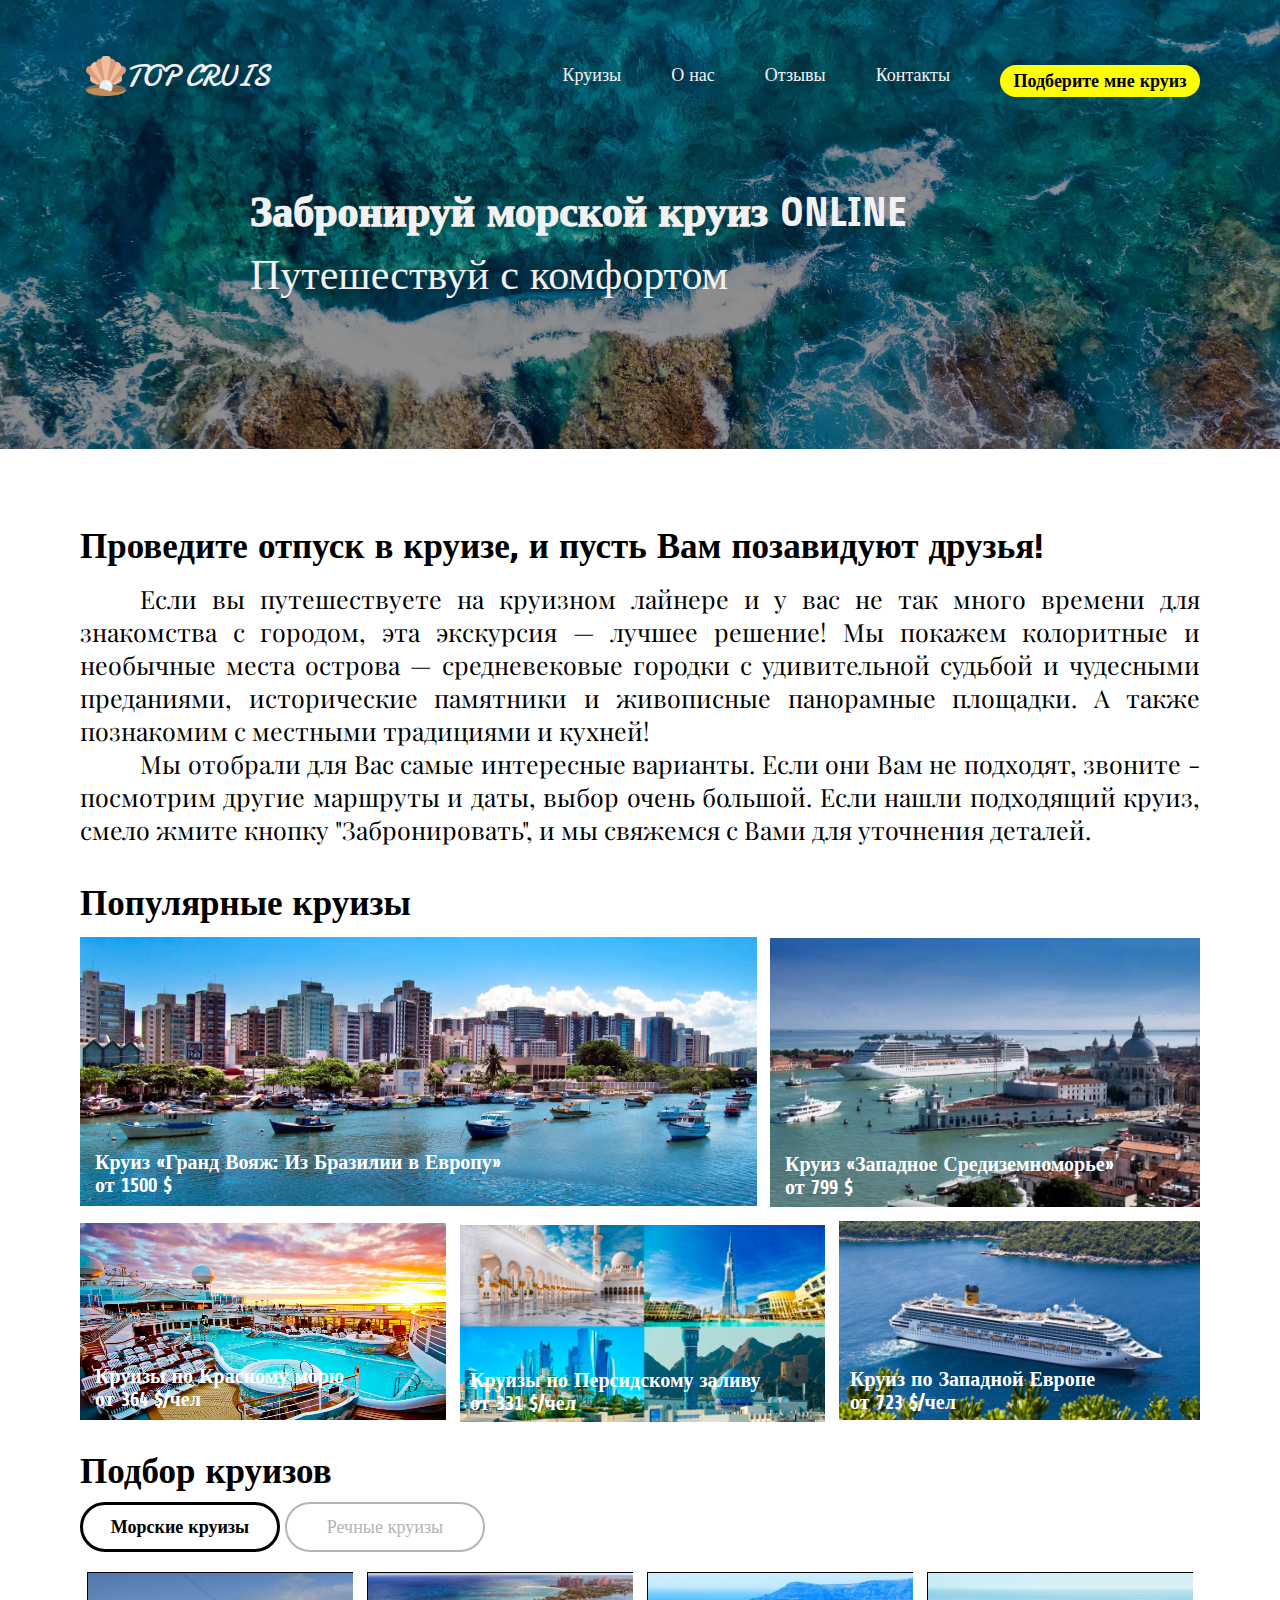
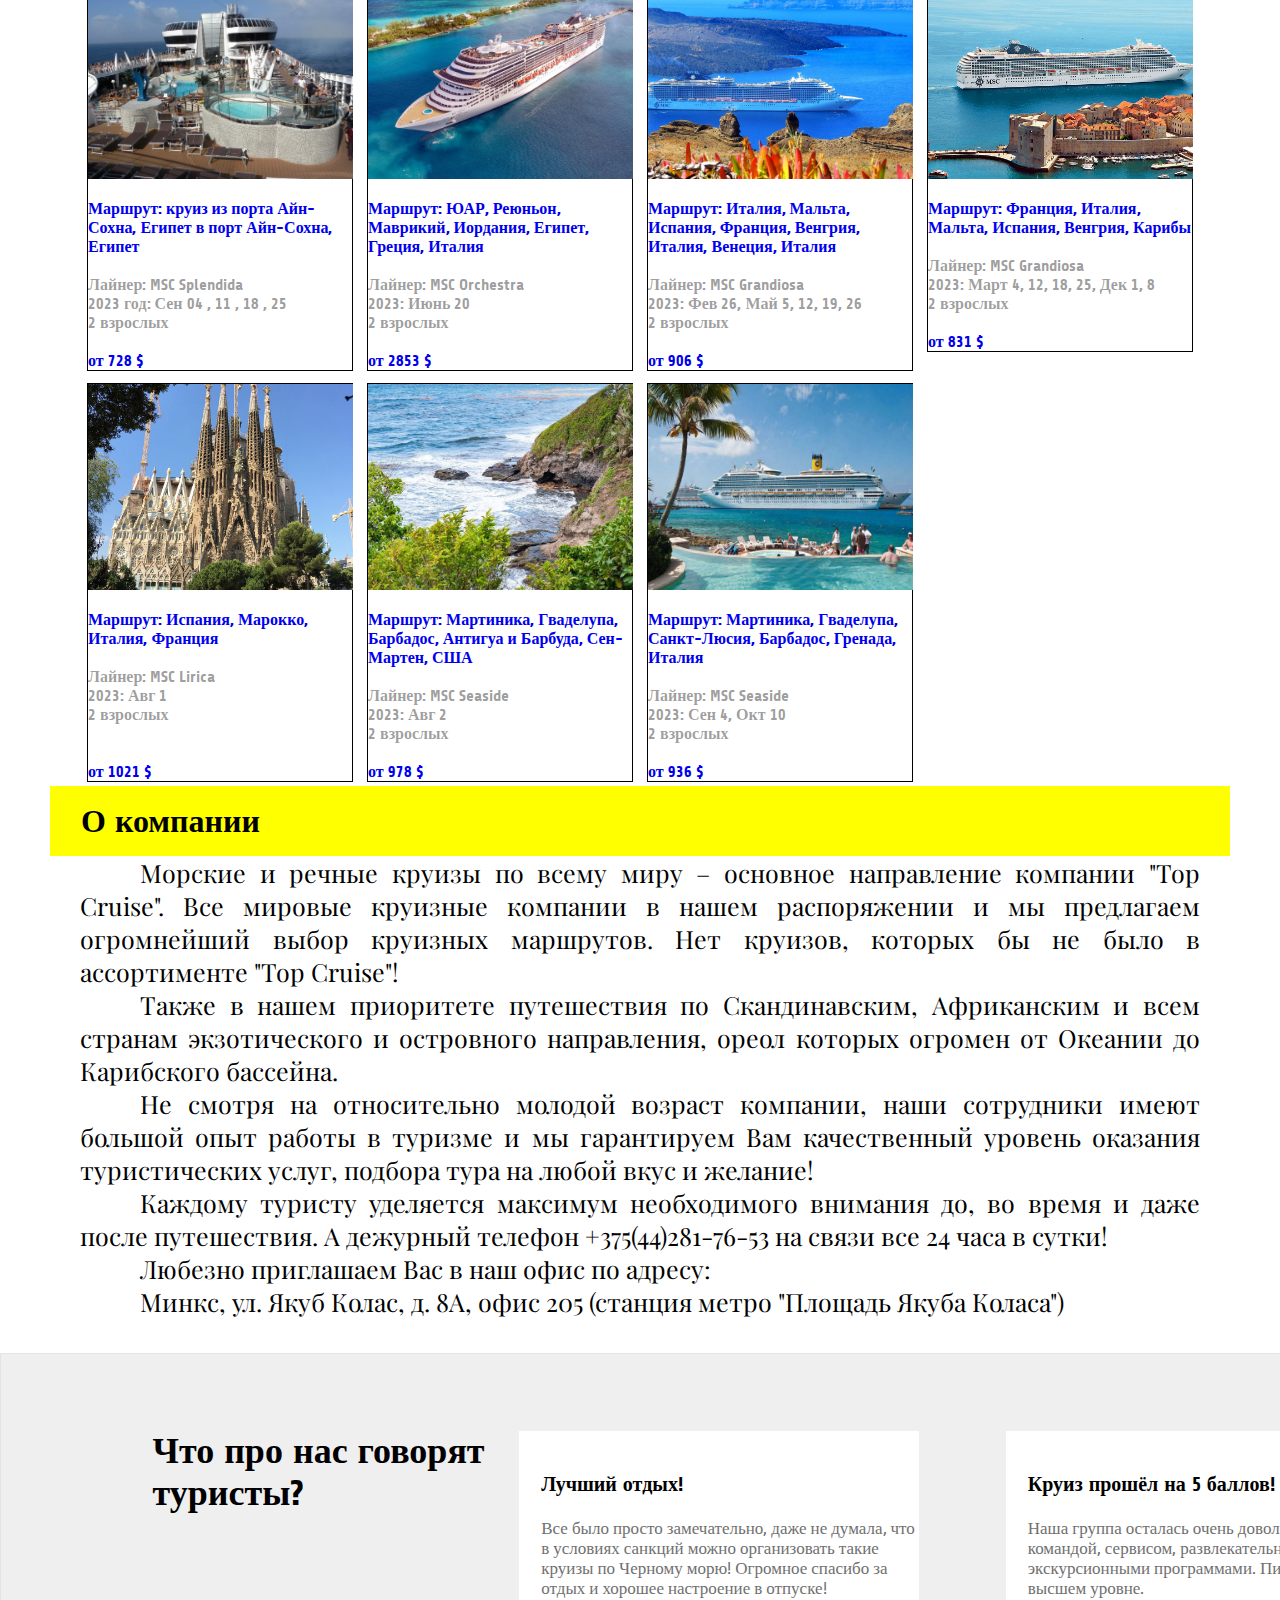
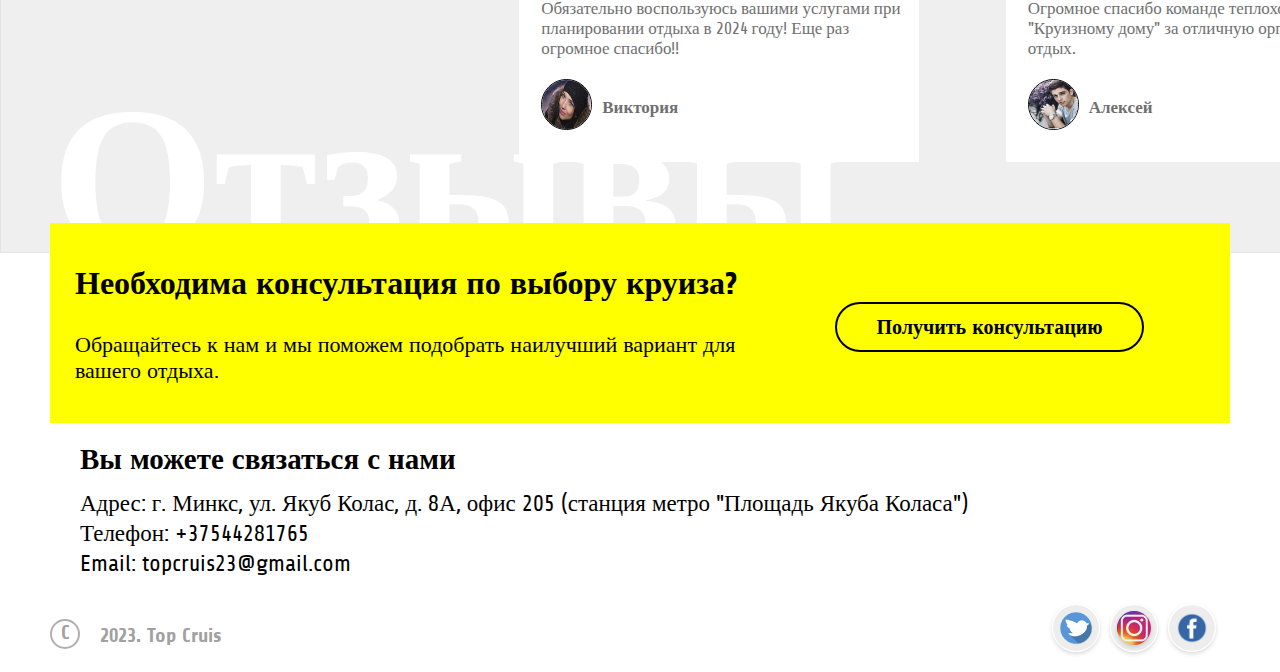
==== index.html @ 53024ebf "Update index.html" ====
<!DOCTYPE html>
<html lang="en">
    <head>
        <meta charset="UTF-8">
        <meta http-equiv="X-UA-Compatible" content="IE=edge">
        <meta name="viewport" content="width=device-width, intial-scale=1.0">
        <title>topcruis.com</title>
        <link rel="stylesheet" href="./css/main.css">
        <link rel="stylesheet" href="./css/media.css">
    </head>
    <body>
        <div class="LOGO" style="background-image: linear-gradient(rgba(0,0,0,0.4),rgba(0,0,0,0.4)), url(./img/111.jpg); width: 100%; height: auto; background-size: 100%;">
            <div class="container">
                <header class="header">
                    <div class="header-nav">
                        <a href="#!" class="logo"><img class="IMG-LOGO" src="./img/animal.png"/>TOP CRUIS</a>
                        <nav id="nav" class="nav">
                        <ul class="nav-list">
                            <li class="nav-item"><a href="#popular_cruis" class="nav-link">Круизы</a></li>
                            <li class="nav-item"><a href="#about" class="nav-link">О нас</a></li>
                            <li class="nav-item"><a href="#otz" class="nav-link">Отзывы</a></li>
                            <li class="nav-item"><a href="#contact" class="nav-link">Контакты</a></li>
                            <div class="PMC">
                                <style>button {color: rgb(0, 0, 0); border:2px; width: 200px;}</style>
                                <li class="nav-item"><a href="#take_cruis" class="nav-link"><button type="button">Подберите мне круиз</button></a></li>
                            </div>
                        </ul>
                        <button id="nav-btn" class="nav-button">
                            <img id="nav-btn-img" src="./img/open.svg">
                        </button>
                        </nav>
                    </div>

                    <div class="header-row">
                        <div class="header-content">
                            <h1 class="header-heading">Забронируй морской круиз ONLINE</h1>
                            <p>Путешествуй с комфортом</p>
                        </div>                 
                    </div> 
                </header>
            </div>
        </div>
    
        <div class="water">
            <h1 class="W">Проведите отпуск в круизе, и пусть Вам позавидуют друзья!</h1>
            <p>Если вы путешествуете на круизном лайнере и у вас не так много времени для знакомства с городом, эта экскурсия — лучшее решение! Мы покажем колоритные и необычные места острова — средневековые городки с удивительной судьбой и чудесными преданиями, исторические памятники и живописные панорамные площадки. А также познакомим с местными традициями и кухней!</p>
            <p>Мы отобрали для Вас самые интересные варианты. Если они Вам не подходят, звоните - посмотрим другие маршруты и даты, выбор очень большой. Если нашли подходящий круиз, смело жмите кнопку "Забронировать", и мы свяжемся с Вами для уточнения деталей.</p>
        </div>

        <p><a name="popular_cruis"></a></p>
        <h1 class="popular-cruis">Популярные круизы</h1>
        
        <div class="IMG">
            <img class="img1" src="img/1 стр.webp">
            <h1 class="service-card-img1">Круиз «Гранд Вояж: Из Бразилии в Европу»<br>от 1500 $</h1>
            
            <img class="img2" src="img/2 стр.jpg">
            <h1 class="service-card-img2">Круиз «Западное Средиземноморье»<br>от 799 $</h1>
            
            <img class="img3" src="./img/3 стр.jpg">
            <h1 class="service-card-img3">Круизы по Красному морю<br>от 364 $/чел</h1>

            <img class="img4" src="./img/4 стр.jpg">
            <h1 class="service-card-img4">Круизы по Персидскому заливу<br>от 331 $/чел</h1>
                    
            <img class="img5" src="./img/5 стр.jpg">
            <h1 class="service-card-img5">Круиз по Западной Европе<br>от 723 $/чел</h1>
        </div>

        <div class="popular-cruis_button">
            <h1>Подбор круизов</h1>
            <div class="MCruis">
                <button type="button" style="font-weight: bold;">Морские круизы</button>  
                <a href="index1.html"><button type="button" style="color: rgb(182, 179, 179); border: 2px solid rgb(182, 179, 179);">Речные круизы</button></a>  
            </div>
        </div>

        <section class="cards1">
            <div class="cards__row" style="width: 100%;">
                <div class="cards__column1_1">
                    <a href="#openModal"><div class="cards__item" style="border: 1px solid black;">
                        <div class="cards__image1">
                            <img src="img/11.jpg">
                        </div>
                        <div class="cards__body">
                            Маршрут: круиз из порта Айн-Сохна, Египет в порт Айн-Сохна, Египет<br><br>
        
                            <p>Лайнер: MSC Splendida<br>2023 год: Сен 04 , 11 , 18 , 25<br>2 взрослых<br><br></p>
        
                            от 728 $
                        </div>
                    </div></a>
                </div>
                <div class="cards__column2_1">
                    <a href="#openModal"><div class="cards__item" style="border: 1px solid black;">
                        <div class="cards__image2">
                            <img src="img/22.jpg">
                        </div>
                        <div class="cards__body">
                            Маршрут: ЮАР, Реюньон, Маврикий, Иордания, Египет, Греция, Италия<br><br>
        
                            <p>Лайнер: MSC Orchestra<br>2023: Июнь 20<br>2 взрослых<br><br></p>
        
                            от 2853 $
                        </div>
                    </div></a>
                </div>
                <div class="cards__column3_1">
                    <a href="#openModal"><div class="cards__item" style="border: 1px solid black;">
                        <div class="cards__image3">
                            <img src="img/33.jpg">
                        </div>
                        <div class="cards__body">
                            Маршрут: Италия, Мальта, Испания, Франция, Венгрия, Италия, Венеция, Италия<br><br>
        
                            <p>Лайнер: MSC Grandiosa<br>2023: Фев 26, Май 5, 12, 19, 26<br>2 взрослых<br><br></p>
        
                            от 906 $
                        </div>
                    </div></a>
                </div>
                <div class="cards__column4_1">
                    <a href="#openModal"><div class="cards__item" style="border: 1px solid black;">
                        <div class="cards__image4">
                            <img src="img/44.jpg" alt="">
                        </div>
                        <div class="cards__body">
                            Маршрут: Франция, Италия, Мальта, Испания, Венгрия, Карибы<br><br>
        
                            <p>Лайнер: MSC Grandiosa<br>2023: Март 4, 12, 18, 25, Дек 1, 8<br>2 взрослых<br><br></p>
        
                            от 831 $
                        </div>
                    </div></a>
                </div>
            </div>
        </section>  
        
        <section class="cards2">
            <div class="cards__row1" style="width: 100%;">
                <div class="cards__column1">
                    <a href="#openModal"><div class="cards__item" style="border: 1px solid black;">
                        <div class="cards__image5">
                            <img src="img/55.jpg" alt="">
                        </div>
                        <div class="cards__body">
                            Маршрут: Испания, Марокко, Италия, Франция<br><br>
        
                            <p>Лайнер: MSC Lirica<br>2023: Авг 1<br>2 взрослых<br><br></p>
        
                            <br>от 1021 $
                        </div>
                    </div></a>
                </div>
                <div class="cards__column2">
                    <a href="#openModal"><div class="cards__item" style="border: 1px solid black;">
                        <div class="cards__image6">
                            <img src="img/66.jpg" alt="">
                        </div>
                        <div class="cards__body">
                            Маршрут: Мартиника, Гваделупа, Барбадос, Антигуа и Барбуда, Сен-Мартен, США<br><br>
        
                            <p>Лайнер: MSC Seaside<br>2023: Авг 2<br>2 взрослых<br><br></p>
        
                            от 978 $
                        </div>
                    </div></a>
                </div>
                <div class="cards__column3">
                    <a href="#openModal"><div class="cards__item" style="border: 1px solid black;">
                        <div class="cards__image7">
                            <img src="img/77.jpg" alt="">
                        </div>
                        <div class="cards__body">
                            Маршрут: Мартиника, Гваделупа, Санкт-Люсия, Барбадос, Гренада, Италия<br><br>
        
                            <p>Лайнер: MSC Seaside<br>2023: Сен 4, Окт 10<br>2 взрослых<br><br></p>
        
                            от 936 $
                        </div>
                    </div></a>
                </div>
            </div>
        </section>

        <section class="cards1_M">
            <div class="cards__row" style="width: 100%;">
                <div class="cards__column1_1">
                    <a href="#openModal"><div class="cards__item" style="border: 1px solid black;">
                        <div class="cards__image1">
                            <img src="img/11.jpg">
                        </div>
                        <div class="cards__body">
                            Маршрут: круиз из порта Айн-Сохна, Египет в порт Айн-Сохна, Египет<br><br>
        
                            <p>Лайнер: MSC Splendida<br>2023 год: Сен 04 , 11 , 18 , 25<br>2 взрослых<br><br></p>
        
                            от 728 $
                        </div>
                    </div></a>
                </div>
                <div class="cards__column2_1">
                    <a href="#openModal"><div class="cards__item" style="border: 1px solid black;">
                        <div class="cards__image2">
                            <img src="img/22.jpg">
                        </div>
                        <div class="cards__body">
                            Маршрут: ЮАР, Реюньон, Маврикий, Иордания, Египет, Греция, Италия<br><br>
        
                            <p>Лайнер: MSC Orchestra<br>2023: Июнь 20<br>2 взрослых<br><br></p>
        
                            от 2853 $
                        </div>
                    </div></a>
                </div>
                <div class="cards__column3_1">
                    <a href="#openModal"><div class="cards__item" style="border: 1px solid black;">
                        <div class="cards__image3">
                            <img src="img/33.jpg">
                        </div>
                        <div class="cards__body">
                            Маршрут: Италия, Мальта, Испания, Франция, Венгрия, Италия, Венеция, Италия<br><br>
        
                            <p>Лайнер: MSC Grandiosa<br>2023: Фев 26, Май 5, 12, 19, 26<br>2 взрослых<br><br></p>
        
                            от 906 $
                        </div>
                    </div></a>
                </div>
            </div>
        </section>

        <section class="cards2_M">
            <div class="cards__row" style="width: 100%;">
                <div class="cards__column4_1">
                    <a href="#openModal"><div class="cards__item" style="border: 1px solid black;">
                        <div class="cards__image4">
                            <img src="img/44.jpg" alt="">
                        </div>
                        <div class="cards__body">
                            Маршрут: Франция, Италия, Мальта, Испания, Венгрия, Карибы<br><br>
        
                            <p>Лайнер: MSC Grandiosa<br>2023: Март 4, 12, 18, 25, Дек 1, 8<br>2 взрослых<br><br></p>
        
                            от 831 $
                        </div>
                    </div></a>
                </div>
                <div class="cards__column1">
                    <a href="#openModal"><div class="cards__item" style="border: 1px solid black;">
                        <div class="cards__image5">
                            <img src="img/55.jpg" alt="">
                        </div>
                        <div class="cards__body">
                            Маршрут: Испания, Марокко, Италия, Франция<br><br>
        
                            <p>Лайнер: MSC Lirica<br>2023: Авг 1<br>2 взрослых<br><br></p>
        
                            <br>от 1021 $
                        </div>
                    </div></a>
                </div>
                <div class="cards__column2">
                    <a href="#openModal"><div class="cards__item" style="border: 1px solid black;">
                        <div class="cards__image6">
                            <img src="img/66.jpg" alt="">
                        </div>
                        <div class="cards__body">
                            Маршрут: Мартиника, Гваделупа, Барбадос, Антигуа и Барбуда, Сен-Мартен, США<br><br>
        
                            <p>Лайнер: MSC Seaside<br>2023: Авг 2<br>2 взрослых<br><br></p>
        
                            от 978 $
                        </div>
                    </div></a>
                </div>
            </div>
        </section>

        <section class="cards3_M">
            <div class="cards__row" style="width: 100%;">
                <div class="cards__column3">
                    <a href="#openModal"><div class="cards__item" style="border: 1px solid black;">
                        <div class="cards__image7">
                            <img src="img/77.jpg" alt="">
                        </div>
                        <div class="cards__body">
                            Маршрут: Мартиника, Гваделупа, Санкт-Люсия, Барбадос, Гренада, Италия<br><br>
        
                            <p>Лайнер: MSC Seaside<br>2023: Сен 4, Окт 10<br>2 взрослых<br><br></p>
        
                            от 936 $
                        </div>
                    </div></a>
                </div>
            </div>
        </section>

            <div id="openModal" class="modal">
                <div class="modal-dialog">
                    <div class="modal-content">
                        <div class="modal-header">
                            <a class="logo1"><img class="IMG-LOGO" src="./img/animal.png"/>TOP CRUIS</a>
                            <a href="#close" title="Close" class="close">×</a>
                        </div>
                        <h3 class="modal-title">Заявка на бронь</h3>
                        <form action="telegram.php" method="post" target="_blank" name="f1">
                            <div class="modal-body">    
                                <ul>
                                    <p><b>Фамилия:</b><br>
                                        <input name="fam" type="text" style="border: 1px solid black;" required>
                                    </p>
                                    <p><b>Имя:</b><br>
                                        <input name="name" type="text" style="border: 1px solid black;" required>
                                    </p>
                                    <p><b>Отчество:</b><br>
                                        <input name="otch" class="telefon" type="text" style="border: 1px solid black;" required>
                                    </p>
                                    <div class="tel_em">
                                        <p><b>Телефон:</b><br>
                                            <input name="tel" type="text" style="border: 1px solid black;" required>
                                        </p>
                                        <p><b>Email:</b><br>
                                            <input name="email" type="email" style="border: 1px solid black;" required>
                                        </p>
                                    </div>
                                </ul>
                            </div>
                            <div class="PMC_send">
                                <div class="PMC">
                                    <a href="#send"><input type="submit" value="Отправить" style="font-weight: bold;" name="sab"></a>
                                </div>
                            </div>
                        </form>
                    </div>
                </div>
            </div>

        <div id="send" class="modal">
            <div class="modal-dialog_send">
              <div class="modal-content">
                <div class="modal-header">
                    <a href="#close" title="Close" class="close">×</a>
                </div>
                <p class="modal-title_send">Ваша заявка принята</p>
                <div class="PMC_send1">
                    <a href="#close1" title="Close"><button type="button"><p>Ок</p></button></a>
                </div>
              </div>
            </div>
        </div>

        <div class="company">
            <div class="about_company text">
                <p><a name="about"></a></p>
                <p>О компании</p>
            </div>
            <div class="company_text">
                <p>Морские и речные круизы по всему миру – основное направление компании "Top Cruise". Все мировые круизные компании в нашем распоряжении и мы предлагаем огромнейший выбор круизных маршрутов. Нет круизов, которых бы не было в ассортименте "Top Cruise"!</p>
                <p>Также в нашем приоритете путешествия по Скандинавским, Африканским и всем странам экзотического и островного направления, ореол которых огромен от Океании до Карибского бассейна.</p>
                <p>Не смотря на относительно молодой возраст компании, наши сотрудники имеют большой опыт работы в туризме и мы гарантируем Вам качественный уровень оказания туристических услуг, подбора тура на любой вкус и желание!</p>
                <p>Каждому туристу уделяется максимум необходимого внимания до, во время и даже после путешествия. А дежурный телефон +375(44)281-76-53 на связи все 24 часа в сутки!</p>
                <p>Любезно приглашаем Вас в наш офис по адресу:</p>
                <p>Минкс, ул. Якуб Колас, д. 8А, офис 205 (станция метро "Площадь Якуба Коласа")</p>
            </div>
        </div> 

        <div class="otziv">
            <div class="otziv_font">
                <p><a name="otz"></a></p>
                <div class="otzivD_text">Что про нас говорят<br> туристы?</div>
                <div class="otzivM_text">Что про нас говорят туристы?</div>
                <h1 class="otziv_name">Отзывы</h1>
                <div class="otziv_cards">
                <div class="otziv1 otziv1_text">
                    <h1>Лучший отдых!<br><br></h1>
                    <p>Все было просто замечательно, даже не думала, что в условиях санкций можно организовать такие круизы по Черному морю! Огромное спасибо за отдых и хорошее настроение в отпуске! Обязательно воспользуюсь вашими услугами при планировании отдыха в 2024 году! Еще раз огромное спасибо!!<br><br><br></p>
                    <img class="otziv_foto" src="img/otz1.jpg"><a>Виктория</a>
                </div>
                <div class="otziv2 otziv2_text">
                    <h1>Круиз прошёл на 5 баллов!<br><br></h1>
                    <p>Наша группа осталась очень довольна: теплоходом, командой, сервисом, развлекательной и экскурсионными программами. Питание тоже на высшем уровне.<br>Огромное спасибо команде теплохода и "Круизному дому" за отличную организацию отдых.<br><br><br></p>
                    <img class="otziv_foto" src="img/otz2.jpg"><a>Алексей</a>
                </div>
            </div>
            </div>
        </div>

        <div class="consult">
            <div class="consult_take consult_text">
                <p><a name="take_cruis"></a></p>
                <h1>Необходима консультация по выбору круиза?</h1>
                <b>Необходима консультация по выбору<br> круиза?</b>
                <a href="https://twitter.com/Sofiya513570568"><button type="button">Получить консультацию</button></a>
                <p>Обращайтесь к нам и мы поможем подобрать наилучший вариант для вашего отдыха.</p>
                <a1>Обращайтесь к нам и мы поможем подобрать<br> наилучший вариант для вашего отдыха.</a1>
            </div>
        </div>

        <div class="contact">
            <p><a name="contact"></a></p>
            <h1>Вы можете связаться с нами<br><br></h1>
            <p>Адрес: г. Минкс, ул. Якуб Колас, д. 8А, офис 205 (станция метро "Площадь Якуба Коласа")<br>Телефон: +37544281765<br>Email: topcruis23@gmail.com</p>
        </div>

        <div class="end">
            <p>C</p>
            <b>2023. Top Cruis</b>
            <div class="twitter">
                <a href="https://twitter.com/Sofiya513570568" target="_blank"><img src="img/Twitter.png"></a>
            </div>
            <div class="instagram">
                <a href="" target="_blank"><img src="img/4zcZX4LHKMs.jpg"></a>
            </div>
            <div class="facebook">
                <a href="https://www.facebook.com/profile.php?id=100092211670049" target="_blank"><img src="img/facebook.png"></a>    
            </div>
        </div>
        
        <script src="./js/main.js"></script>
    </body>
</html>
---- css/main.css ----
@import "./reset.css";
@import url('https://fonts.googleapis.com/css2?family=Damion&family=Playfair+Display:wght@400;700&family=Share:wght@700&display=swap');
body{
    color: #000;
    font-family: 'Damion', cursive;
    font-family: 'Playfair Display', serif;
    font-family: 'Share', cursive;
}

.container {
    max-width: 1180px;
    padding: 0 30px;
    margin: 0 auto;
}
.header {
    padding-top: 56px;
}

.header-nav {
    display: flex;
    justify-content: space-between;
    align-items: flex-end;
    margin-bottom: 116px;
}
.IMG-LOGO {
    width: 40px; 
    height: 40px;
}
.logo {
    padding-left: 6px;
    color: #F1F1F1;
    font-family: Damion;
    font-weight: 400;
    font-size: 30px;
}

.nav-list {
    display: flex;
    column-gap: 50px;
    font-weight: 400;
    font-size: 18px;
}

.nav-button {
    display: none;
    max-height: 50px;
    max-width: 40px;
    filter: brightness(1) invert(1);
}

.nav-link {
    font-family: Share;
    color: #F1F1F1;
}

.header-row {
    display: flex;
    justify-content: space-between;
    column-gap: 30px;
}

.header-heading {
    margin-bottom: 15px;
    font-weight: 901;
    font-size: 48px;
    color:#F1F1F1;
    margin-left: 170px;
    font-family: Share;
}

.header-content p {
    font-size: 42px;
    color: #F1F1F1;
    font-family: Share;
    margin-left: 170px;
    margin-bottom: 150px;
}
.header-content h1 {
    font-size: 42px;
    color: #F1F1F1;
    font-family: Share;
    margin-top: -25px;
}

.water {
    max-width: 1180px;
    padding: 0 30px;
    margin: 0 auto;
}

.W {
    margin-top: 78px;
    font-size: 35px;
    font-family: Share;
    font-weight: 600;
    text-align: justify;
    margin-bottom: 15px;
}

.water p {
    font-size: 25px;
    font-family: Playfair Display;
    font-weight: 400;
    text-align: justify;
    text-indent: 60px;
    color: #000;
}



.popular-cruis {
    max-width: 1180px;
    padding: 0 30px;
    margin: 0 auto;
    margin-top: 38px;
    font-size: 35px;
    font-family: Share;
    font-weight: 600;
}
.popular-cruis_button {
    max-width: 1180px;
    padding: 0 30px;
    margin: 0 auto;
    margin-top: 38px;
    font-size: 35px;
    font-family: Share;
    font-weight: 600;
}
.popular-cruis_button button {
    border:3px solid black; 
    border-radius: 30px; 
    height: 50px;
}

.IMG {
    max-width: 1180px;
    padding: 0 30px;
    margin: 0 auto;
    margin-top: 90px;
}
.img1 {
    margin-top: -77px;
    width: 677px;
    height: 269px;
}
.img2 {
    margin-top: -259px;
    margin-left: 690px;
    width: 430px;
    height: 269px;
}
.img3 {
    margin-top: 24px;
    width: 366px;
    height: 197px;
}
.img4 {
    margin-top: -186px;
    margin-left: 380px;
    width: 365px;
    height: 197px;
}
.img5 {
    margin-top: -194px;
    margin-left: 759px;
    width: 361px;
    height: 199px;
}
.service-card-img1 {
    color: rgb(255, 255, 255);
    font-size: 20px;
    font-family: Share;
    font-weight: 600;
    margin-top: -55px;
    margin-left: 15px;
    white-space: nowrap;
}
.service-card-img2 {
    color: rgb(255, 255, 255);
    font-size: 20px;
    font-family: Share;
    font-weight: 600;
    margin-top: -62px;
    margin-left: 705px;
    white-space: nowrap;
}
.service-card-img3 {
    color: rgb(255, 255, 255);
    font-size: 20px;
    font-family: Share;
    font-weight: 600;
    margin-top: -55px;
    margin-left: 15px;
    white-space: nowrap;
}
.service-card-img4 {
    color: rgb(255, 255, 255);
    font-size: 20px;
    font-family: Share;
    font-weight: 600;
    margin-top: -60px;
    margin-left: 390px;
    white-space: nowrap;
}
.service-card-img5 {
    color: rgb(255, 255, 255);
    font-size: 20px;
    font-family: Share;
    font-weight: 600;
    margin-top: -65px;
    margin-left: 770px;
    white-space: nowrap;
}


.services {
padding: 90px 0;
}


.PMC button {
    background: yellow;
    border-radius: 30px;
    height: 32px;
    font-family: Share;
    font-weight: 550;
    border: yellow;
}
.MCruis {
    font-size: 18px;
    margin-top: 10px;
}


.cards1 {
    margin-top: 20px;
}
.cards__body {
    font-family: Share;
    font-size: 16px;
    font-weight: bold;
}
.cards__body p {
    color: #00000065;
}
.cards__row {
    max-width: 1180px;
    padding: 0 30px;
    margin: 0 auto;
    display: flex;
}
.cards__row1 {
    max-width: 1180px;
    padding: 0 30px;
    margin: 0 auto;
    display: flex;
}
.cards2 {
    margin-top: 50px;
}
.cards__column {
    padding: 0 7px;
    height: 361px;
}
.cards__column1_1 {
    width: 280px;
    padding: 0 7px;
    height: 361px;
}
.cards__column2_1 {
    width: 280px;
    padding: 0 7px;
    height: 361px;
}
.cards__column3_1 {
    width: 280px;
    padding: 0 7px;
    height: 361px;
}
.cards__column4_1 {
    width: 280px;
    padding: 0 7px;
    height: 361px;
}
.cards__column1 {
    width: 280px;
    padding: 0 7px;
    height: 361px;
}
.cards__column2 {
    width: 280px;
    padding: 0 7px;
    height: 361px;
}
.cards__column3 {
    width: 280px;
    padding: 0 7px;
    height: 361px;
}
.cards__image {
    margin: 0px 0px 20px 0px;
    padding: 0px 0px 58% 0px;
    height: 206px;
    overflow: hidden;
    position: relative;
}
.cards__image1 {
    width: 265px;
    margin: 0px 0px 20px 0px;
    padding: 0px 0px 58% 0px;
    height: 206px;
    overflow: hidden;
    position: relative;
}
.cards__image2 {
    width: 265px;
    margin: 0px 0px 20px 0px;
    padding: 0px 0px 58% 0px;
    height: 206px;
    overflow: hidden;
    position: relative;
}
.cards__image3 {
    width: 265px;
    margin: 0px 0px 20px 0px;
    padding: 0px 0px 58% 0px;
    height: 206px;
    overflow: hidden;
    position: relative;
}
.cards__image4 {
    width: 265px;
    margin: 0px 0px 20px 0px;
    padding: 0px 0px 58% 0px;
    height: 206px;
    overflow: hidden;
    position: relative;
}
.cards__image5 {
    width: 265px;
    margin: 0px 0px 20px 0px;
    padding: 0px 0px 58% 0px;
    height: 206px;
    overflow: hidden;
    position: relative;
}
.cards__image6 {
    width: 265px;
    margin: 0px 0px 20px 0px;
    padding: 0px 0px 58% 0px;
    height: 206px;
    overflow: hidden;
    position: relative;
}
.cards__image7 {
    width: 265px;
    margin: 0px 0px 20px 0px;
    padding: 0px 0px 58% 0px;
    height: 206px;
    overflow: hidden;
    position: relative;
}
.cards__image1 img{
    width: 100%;
    height: 100%;
    object-fit: cover;
    position: absolute;
    top: 0;
    left: 0;
}
.cards__image2 img{
    width: 100%;
    height: 100%;
    object-fit: cover;
    position: absolute;
    top: 0;
    left: 0;
}
.cards__image3 img{
    width: 100%;
    height: 100%;
    object-fit: cover;
    position: absolute;
    top: 0;
    left: 0;
}
.cards__image4 img{
    width: 100%;
    height: 100%;
    object-fit: cover;
    position: absolute;
    top: 0;
    left: 0;
}
.cards__image5 img{
    width: 100%;
    height: 100%;
    object-fit: cover;
    position: absolute;
    top: 0;
    left: 0;
}
.cards__image6 img{
    width: 100%;
    height: 100%;
    object-fit: cover;
    position: absolute;
    top: 0;
    left: 0;
}
.cards__image7 img{
    width: 100%;
    height: 100%;
    object-fit: cover;
    position: absolute;
    top: 0;
    left: 0;
}


.company {
    margin-top: 42px;
}
.about_company {
    width: 1218px; 
    height: 70px; 
    border:1px solid yellow; 
    margin:auto; 
    background: yellow;
}
.text {
    max-width: 1180px;
    padding: 0 30px;
    margin: 0 auto;
    color: #000;
    font-size: 32px;
    font-family: Share;
    font-weight: bold;
    line-height: 70px;
}
.company_text {
    max-width: 1180px;
    padding: 0 30px;
    margin: 0 auto;
    font-size: 25px;
    font-family: Playfair Display;
    font-weight: 400;
    color: #000;
    text-align: justify;
    text-indent: 60px;
}


.otziv {
    margin-top: 35px;
}
.otziv_font {
    width: 1425px; 
    height: 500px; 
    border:1px solid #d9d9d982; 
    margin:auto; 
    background: #d9d9d96c;
}
.otzivD_text {
    max-width: 1180px;
    padding: 0 30px;
    margin: 0 auto;
    font-size: 36px;
    font-family: Share;
    font-weight: bold;
    margin-top: 76px;
}
.otzivM_text {
    display: none;
    max-width: 1180px;
    padding: 0 30px;
    margin: 0 auto;
    font-size: 36px;
    font-family: Share;
    font-weight: bold;
    margin-top: 76px;
}
.otziv_name {
    max-width: 1180px;
    margin: 0 auto;
    font-size: 210px;
    font-family: Share;
    font-weight: bold;
    margin-top: 146px;
    color: white;
    margin-left: 50px;
}
.otziv1 {
    width: 400px; 
    height: 331px; 
    border:1px solid #ffffff; 
    margin:auto; 
    background: #ffffff;
    margin-top: -470px;
}
.otziv1_text {
    font-size: 17px;
    font-family: Share;
}
.otziv1_text h1 {
    font-weight: bold;
    font-size: 20px;
    margin-top: 41px;
    margin-left: 21px;
}
.otziv1_text p {
    font-size: 17px;
    color: #707070;
    margin-left: 21px;
}
.otziv1_text a {
    font-weight: bold;
    font-size: 17px;
    color: #707070;
    margin-left: 10px;
}
.otziv1_text img {
    height: 51px;
    width: 51px;
    border-radius: 51px;
    border: 1px solid black;
    margin-left: 21px;
    margin-top: -18px;
}
.otziv2 {
    width: 400px; 
    height: 331px; 
    border:1px solid #ffffff; 
    margin:auto; 
    background: #ffffff;
    margin-top: -470px;
}
.otziv2_text {
    font-size: 17px;
    font-family: Share;
}
.otziv2_text h1 {
    font-weight: bold;
    font-size: 20px;
    margin-top: 41px;
    margin-left: 21px;
}
.otziv2_text p {
    font-size: 17px;
    color: #707070;
    margin-left: 21px;
}
.otziv2_text a {
    font-weight: bold;
    font-size: 17px;
    color: #707070;
    margin-left: 10px;
}
.otziv2_text img {
    height: 51px;
    width: 51px;
    border-radius: 51px;
    border: 1px solid black;
    margin-left: 21px;
    margin-top: -18px;
}
.otziv_cards {
    display: flex;
    margin-left: 500px;
    column-gap: 50px;
}


.consult {
    z-index: 1;
    position: relative;
    margin-top: -30px;
}
.consult_take {
    width: 1218px; 
    height: 200px; 
    border:1px solid yellow; 
    margin:auto; 
    background: yellow;
}
.consult_take b {
    display: none;
}
.consult_take a1 {
    display: none;
}
.consult_text {
    max-width: 1180px;
    padding: 0 24px;
    margin: 0 auto;
    font-family: Share;
}
.consult_text h1 {
    margin-top: 61px;
    font-weight: bold;
    font-size: 32px;
}
.consult_take button {
    font-weight: bold; 
    font-size: 20px; 
    margin-left: 760px;
}
.consult_text p {
    font-size: 22px;
    max-width: 700px;
    margin-top: -20px;
}
.consult button {
    border: 2px solid black;
    color: black; 
    width: 309px;
    border-radius: 30px; 
    height: 50px;
}


.contact {
    max-width: 1180px;
    padding: 0 30px;
    margin: 0 auto;
    margin-top: 40px;
    font-family: Share;
}
.contact h1 {
    font-weight: bold;
    font-size: 29px;
}
.contact p {
    font-size: 23px;
    line-height: 30px;
    margin-top: -20px;
}


.end {
    display: flex;
    max-width: 1180px;
    margin: 0 auto;
    margin-top: 25px;
    margin-bottom: 10px;
}
.end p {
    margin-top: 15px;
    font-size: 20px;
    font-family: Share;
    font-weight: bold;
    color: #A1A1A1;
    border: 2px solid #B0B0B0;
    border-radius: 30px;
    width: 30px;
    height: 30px;
    text-align: center;
}
.end b {
    margin-top: 20px;
    font-size: 20px;
    font-family: Share;
    font-weight: bold;
    color: #A1A1A1;
    margin-left: 20px;
}
.end a {
    text-align: center;
    width: 48px;
    height: 48px;
    float: left;
    border: 1px solid #ffffff;
    box-shadow: 0 2px 4px rgba(0,0,0,0.15), inset 0 0 50px rgba(0,0,0,0.1);
    border-radius: 24px;
    margin: 0 10px 10px 0;
    padding: 6px;
    color: #000;
}
.instagram img {
    box-shadow: 0 2px 4px rgba(0,0,0,0.15), inset 0 0 50px rgba(0,0,0,0.1);
    border-radius: 24px;
}
.twitter {
    margin: 0 0 0 830px;
}
.twitter a:hover {background: #00acee;}
.instagram a:hover {background: #bc005b;}
.facebook a:hover {background: #364bd3;}



.cards_R {
    margin-top: 20px;
}



.modal {
    position: fixed; /* фиксированное положение */
    top: 0;
    right: 0;
    bottom: 0;
    left: 0;
    background: rgba(0,0,0,0.5); /* фон */
    z-index: 1050;
    opacity: 0; /* по умолчанию модальное окно прозрачно */
    -webkit-transition: opacity 200ms ease-in; 
    -moz-transition: opacity 200ms ease-in;
    transition: opacity 200ms ease-in; /* анимация перехода */
    pointer-events: none; /* элемент невидим для событий мыши */
    margin: 0;
    padding: 0;
}
/* При отображении модального окно */
.modal:target {
    opacity: 1; /* делаем окно видимым */
	  pointer-events: auto; /* элемент видим для событий мыши */
    overflow-y: auto; /* добавляем прокрутку по y, когда элемент не помещается на страницу */
}
/* ширина модального окна и его отступы от экрана */
.modal-dialog {
    position: relative;
    width: auto;
    margin: 10px;
}
@media (min-width: 576px) {
  .modal-dialog {
      max-width: 500px;
      margin: 30px auto; /* отображение окна по центру */
  }
}
/* Стили для блока с контентом окна */ 
.modal-content {
    position: relative;
    display: -webkit-box;
    display: -webkit-flex;
    display: -ms-flexbox;
    display: flex;
    -webkit-box-orient: vertical;
    -webkit-box-direction: normal;
    -webkit-flex-direction: column;
    -ms-flex-direction: column;
    flex-direction: column;
    background-color: #fff;
    -webkit-background-clip: padding-box;
    background-clip: padding-box;
    border: 1px solid rgba(0,0,0,.2);
    border-radius: .3rem;
    outline: 0;
}
@media (min-width: 768px) {
  .modal-content {
      -webkit-box-shadow: 0 5px 15px rgba(0,0,0,.5);
      box-shadow: 0 5px 15px rgba(0,0,0,.5);
  }
}
/* Стили заголовка окна */
.modal-header {
    display: -webkit-box;
    display: -webkit-flex;
    display: -ms-flexbox;
    display: flex;
    -webkit-box-align: center;
    -webkit-align-items: center;
    -ms-flex-align: center;
    align-items: center;
    -webkit-box-pack: justify;
    -webkit-justify-content: space-between;
    -ms-flex-pack: justify;
    justify-content: space-between;
    padding: 15px;
    border-bottom: 1px solid #eceeef;
}
.logo1 {
    padding-left: 6px;
    color: #000000;
    font-family: Damion;
    font-weight: 400;
    font-size: 18px;
}
.logo1 img {
    width: 23px;
    height: 23px;
}
.modal-content h3 {
    font-size: 30px;
    font-weight: bold;
    font-family: Share;
    text-align: center;
}
/* Стили кнопки "х" ("Закрыть")  */
.close {
    float: right;
    font-family: sans-serif;
    font-size: 24px;
    font-weight: 700;
    line-height: 1;
    color: #000;
    text-shadow: 0 1px 0 #fff;
    opacity: .5;
    text-decoration: none;
}
/* Стили для закрывающей кнопки в фокусе или наведении */
.close:focus, .close:hover {
    color: #000;
    text-decoration: none;
    cursor: pointer;
    opacity: .75;
}
/* Стили блока основного содержимого окна */
.modal-body {
    position: relative;
    -webkit-box-flex: 1;
    -webkit-flex: 1 1 auto;
    -ms-flex: 1 1 auto;
    flex: 1 1 auto;
    padding: 10px;
    overflow: auto;
    margin-left: 50px;
}
.modal-body input {
    height: 30px;
    width: 380px;
    font-family: Share;
    font-weight: 400;
}
.modal-body b {
    color: #CACACA;
    font-family: Share;
    font-weight: bold;
}
.modal-body p {
    margin-top: 10px;
}
.telefon {
    margin-bottom: 45px;
}
.PMC_send {
    text-align: right;
    margin-top: 50px;
    margin-bottom: 25px;
    margin-right: 50px;
}


.modal-dialog_send {
    position: relative;
    width: auto;
    margin: 10px;
}
@media (min-width: 576px) {
    .modal-dialog_send {
        max-width: 300px;
        margin: 30px auto; /* отображение окна по центру */
    }
}
.PMC_send1 {
    text-align: center;
    margin-top: 10px;
    margin-bottom: 25px;
    margin-left: 100px;
    font-weight: bold; 
    width: 100px; 
    height: 25px; 
    border-radius: 30px;
    border: 1px solid yellow;
    background: yellow;
}
.PMC_send1 p {
    margin-left: -100px;
}
.modal-title_send {
    font-family: Share;
    font-weight: 600;
    font-size: 20px;
    text-align: center;
}


.cards1_M {
    display: none;
}
.cards2_M {
    display: none;
}
.cards3_M {
    display: none;
}
---- css/media.css ----
@media (max-width: 1180px) {
    .nav-list {
        display: none;
    }
    .nav-button {
        position: absolute;
        display: block;
        z-index: 9;
        top: 46px;
        right: 30px;
    }
    .nav.open .nav-list {
        position: fixed;
        top: 0;
        bottom: 0;
        left: 0;
        right: 0;
        background-color: white;

        z-index: 1;
        padding: 46px 30px;
        display: flex;
        flex-direction: column;
        row-gap: 40px;

        font-size: 34px;
        font-weight: 600px;
    }
    .nav.open .nav-list a {
        color: black;
    }
    .nav.open .nav-list .PMC button {
        display: none;
    }

    .header-content {
        display: none;
    }
    .W {
        margin-top: 25px;
    }
    .popular-cruis {
        margin-top: 20px;
    }
}

@media (max-height: 189px) {
    .LOGO {
        height: 100%;
    }
}

@media (max-width: 600px) {
    .header-nav .logo {
        font-size: 21px;
        margin-top: -40px;
        margin-left: 120px;
    }
    .nav-button {
        width: 33px;
        height: 33px;
        margin-top: -20px;
        margin-left: -120px;
    }
    .header-nav img {
        width: 25px;
        height: 25px;
    }


    .W {
        font-size: 23px;
        margin-bottom: 5px;
    }
    .water p {
        font-size: 16px;
    }


    .popular-cruis {
        font-size: 23px;
    }
    .img1 {
        width: 500px;
        height: 200px;
    }
    .img2 {
        width: 500px;
        margin-left: 0px;
        height: 200px;
        margin-top: 15px;
    }
    .img3 {
        width: 500px;
        margin-left: 0px;
        height: 200px;
        margin-top: 15px;
    }
    .img4 {
        width: 500px;
        margin-left: 0px;
        height: 200px;
        margin-top: 15px;
    }
    .img5 {
        width: 500px;
        margin-left: 0px;
        height: 200px;
        margin-top: 15px;
    }
    .service-card-img1 {
        font-size: 18px;
        margin-top: -47px;
    }
    .service-card-img2 {
        font-size: 18px;
        margin-top: -47px;
        margin-left: 15px;
    }
    .service-card-img3 {
        font-size: 18px;
        margin-top: -47px;
        margin-left: 15px;
    }
    .service-card-img4 {
        font-size: 18px;
        margin-top: -47px;
        margin-left: 15px;
    }
    .service-card-img5 {
        font-size: 18px;
        margin-top: -47px;
        margin-left: 15px;
    }


    .popular-cruis_button {
        margin-top: 25px;
    }
    .popular-cruis_button h1 {
        font-size: 23px;
    }
    .MCruis {
        font-size: 15px;
    }
    .MCruis button {
        width: 150px;
        height: 30px;
        margin-left: 30px;
    }


    .cards__body {
        font-size: 9px;
        margin-top: -15px;
    }
    .cards__image1 {
        width: 130px;
        height: 103px;
    }
    .cards__image2 {
        width: 130px;
        height: 103px;
    }
    .cards__image3 {
        width: 130px;
        height: 103px;
    }
    .cards__image4 {
        width: 130px;
        height: 103px;
    }
    .cards__image5 {
        width: 130px;
        height: 103px;
    }
    .cards__image6 {
        width: 130px;
        height: 103px;
    }
    .cards__image7 {
        width: 130px;
        height: 103px;
    }
    .cards2 {
        margin-top: -361px;
        margin-left: 583px;
    }


    .company {
        margin-top: -130px;
    }
    .about_company {
        width: 500px;
        height: 40px;
        font-size: 23px;
    }
    .about_company p {
        margin-top: -16px;
    }
    .company_text {
        font-size: 16px;
    }


    .otziv_font {
        width: 600px;
        height: 350px;
        margin-top: -10px;
    }
    .otzivD_text {
        display: none;
    }
    .otzivM_text {
        display: block;
        font-size: 23px;
        margin-left: 0px;
        margin-top: 20px;
    }
    .otziv_name {
        display: none;
    }
    .otziv1 {
        width: 250px;
        height: 215px; 
        margin-top: 20px;
        margin-left: -460px;
    }
    .otziv1_text h1 {
        font-size: 13px;
        margin-top: 25px;
        margin-left: 15px;
    }
    .otziv1_text p {
        font-size: 11px;
        margin-left: 15px;
        margin-right: 15px;
    }
    .otziv1_text img {
        width: 30px;
        height: 30px;
        margin-top: -5px;
        margin-left: 12px;
    }
    .otziv1_text a {
        font-size: 13px;
    }
    .otziv2 {
        width: 250px;
        height: 215px; 
        margin-top: 20px;
        margin-left: -50px;
    }
    .otziv2_text h1 {
        font-size: 13px;
        margin-top: 25px;
        margin-left: 15px;
    }
    .otziv2_text p {
        font-size: 11px;
        margin-left: 15px;
        margin-right: 15px;
    }
    .otziv2_text img {
        width: 30px;
        height: 30px;
        margin-top: -5px;
        margin-left: 12px;
    }
    .otziv2_text a {
        font-size: 13px;
    }


    .consult_take {
        width: 500px;
        height: 140px;
    }
    .consult_text h1 {
        display: none;
    }
    .consult button {
        width: 160px;
        height: 30px;
        margin-left: 300px;
        font-size: 12px;
    }
    .consult_text p {
        display: none;
    }
    .consult_take b {
        display: block;
        font-size: 18px;
        margin-top: 20px;
    }
    .consult_take a1 {
        display: block;
        font-size: 14px;
        margin-top: -15px;
    }


    .contact h1 {
        font-size: 24px;
        margin-top: -20px;
    }
    .contact p {
        font-size: 17px;
    }


    .end p {
        display: none;
    }
    .end b {
        display: none;
    }
    .twitter a {
        margin-left: -800px;
    }
    .instagram a {
        margin-left: -750px;
    }
    .facebook a {
        margin-left: -700px;
    }




    .modal-dialog {
        max-width: 300px;
        margin: 30px auto;
    }
    .modal-dialog_send {
        max-width: 300px;
        margin: 30px auto;
    }
    .logo1 {
        font-size: 14px;
    }
    .logo1 img {
        height: 17px;
        width: 17px;
    }
    .modal-content h3 {
        font-size: 20px
    }
    .modal-body {
        margin-left: 30px;
    }
    .modal-body input {
        height: 25px;
        width: 220px;
    }

    .cards1 {
        display: none;
    }
    .cards2 {
        display: none;
    }

    .cards1_M {
        display: block;
    }
    .cards2_M {
        display: block;
    }
    .cards3_M {
        display: block;
    }

    .cards1_M {
        margin-top: 20px;
    }
    .cards2_M {
        margin-top: -150px;
    }
    .cards3_M {
        margin-top: -150px;
        width: 200px;
    }
}
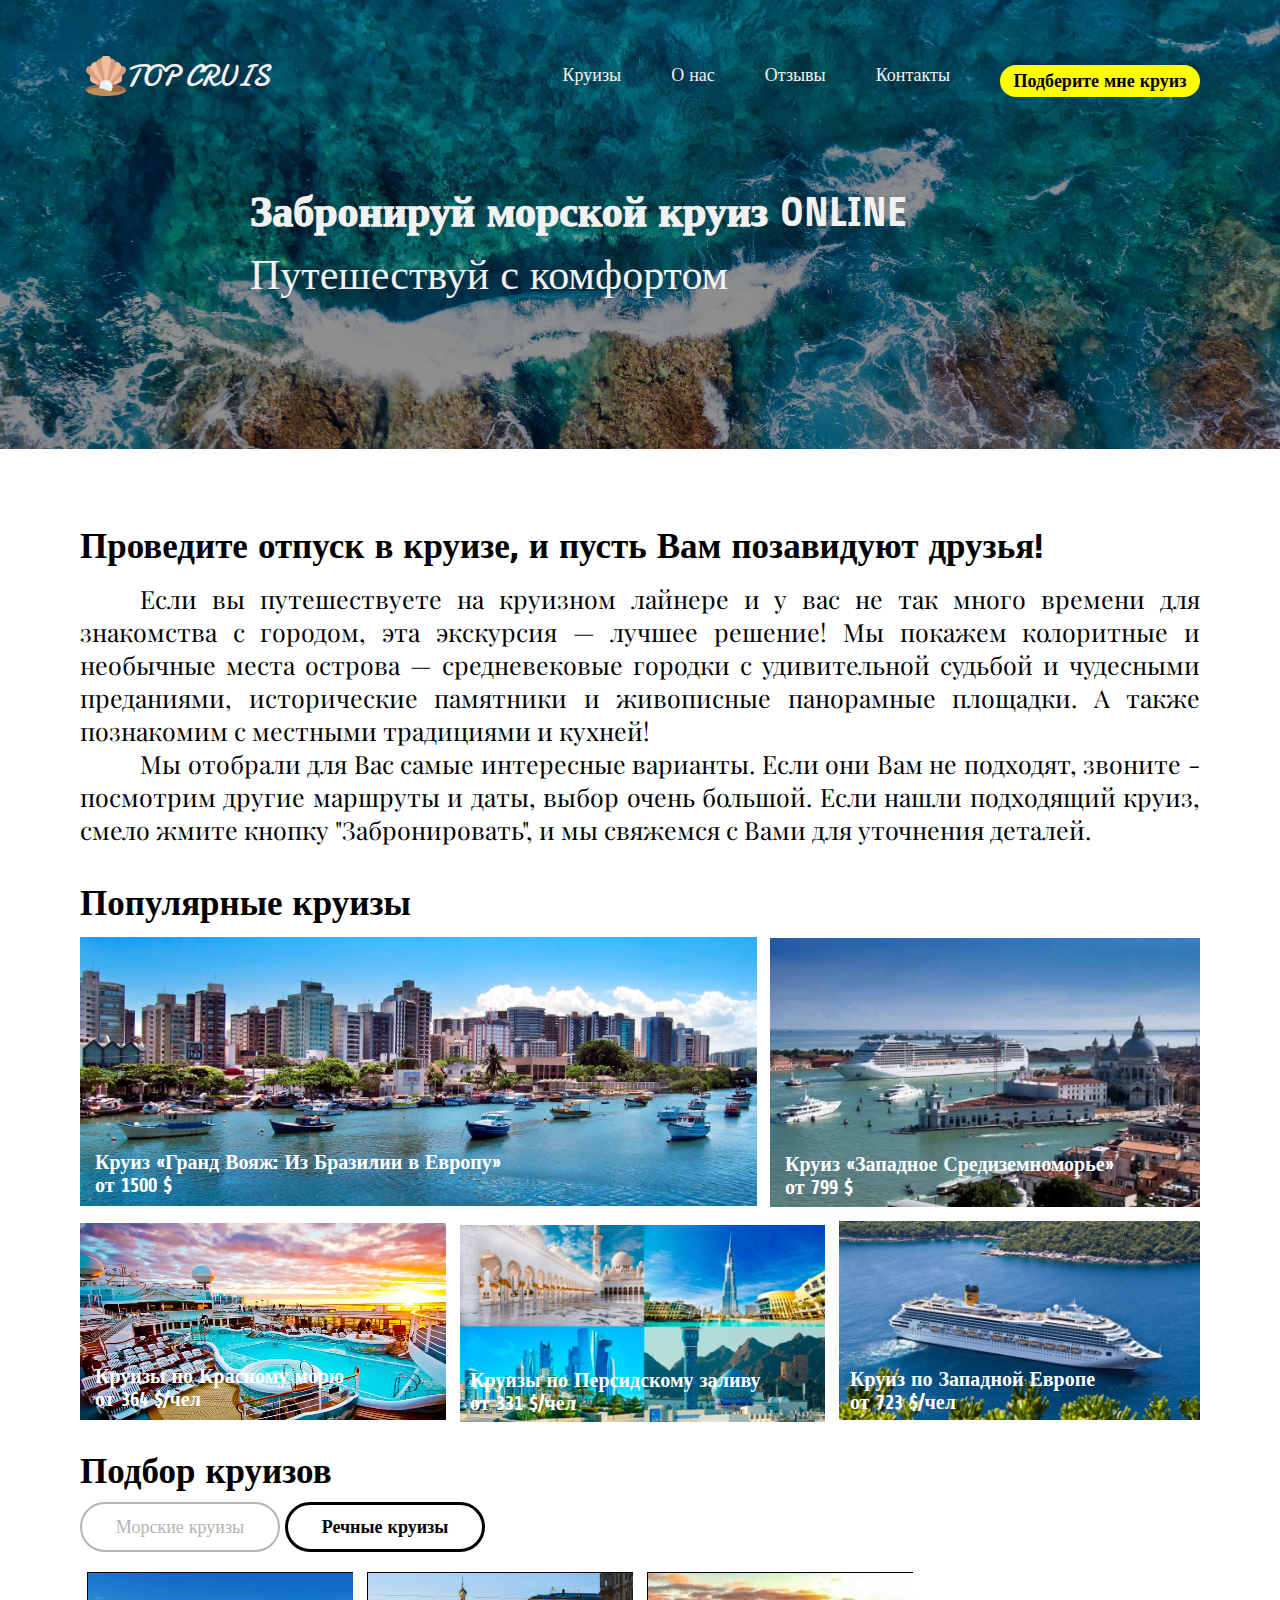
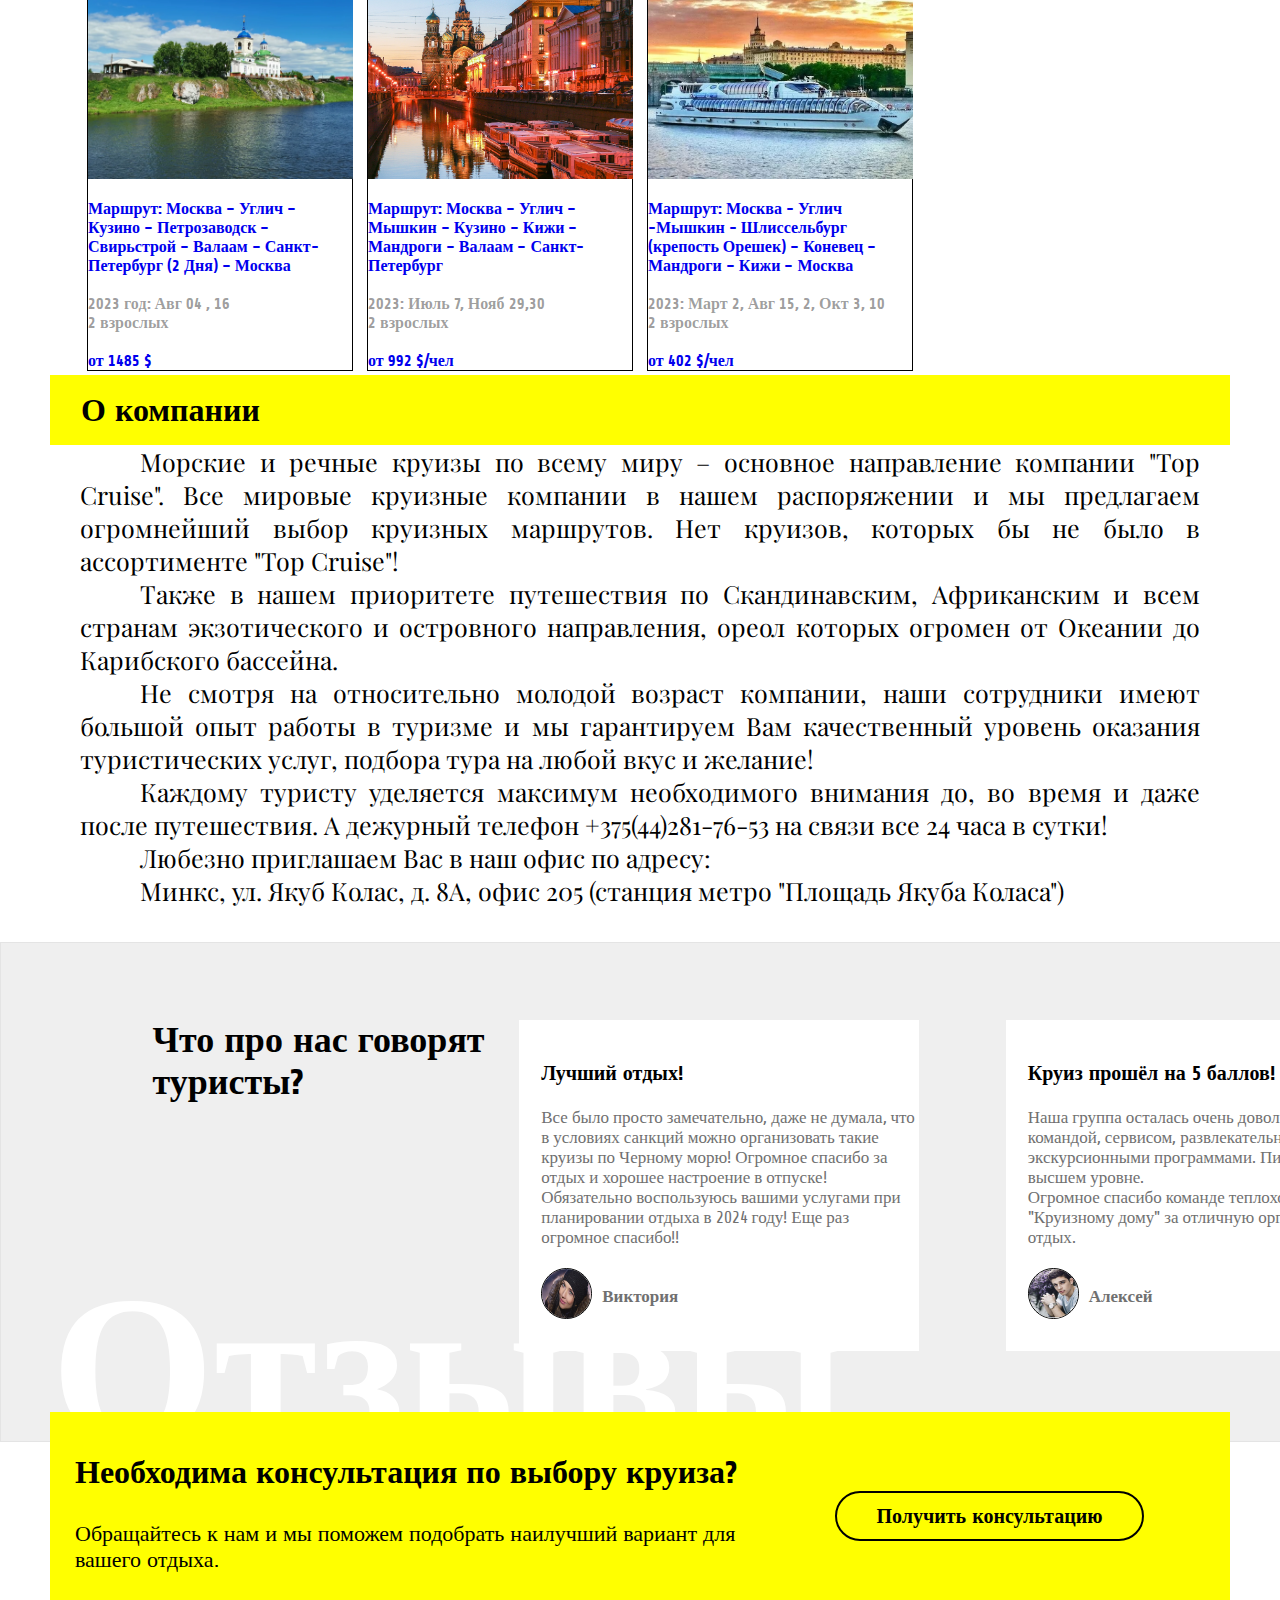
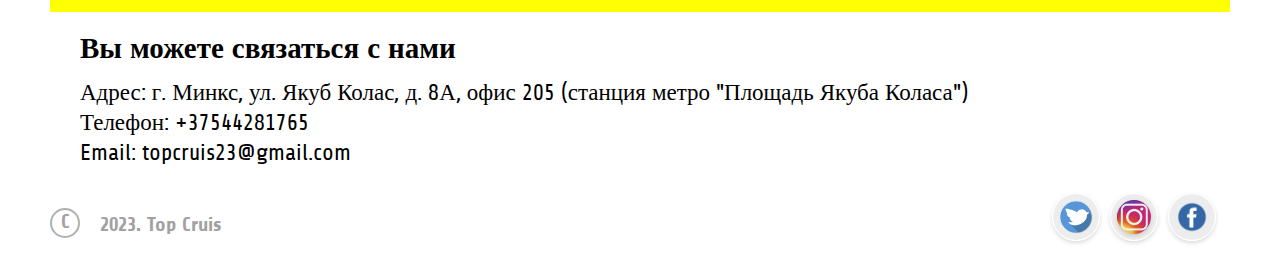
==== commit e4404f1a: "Update index.html" ====
--- a/index.html
+++ b/index.html
@@ -8,6 +8,7 @@
         <link rel="stylesheet" href="./css/main.css">
         <link rel="stylesheet" href="./css/media.css">
     </head>
+
     <body>
         <div class="LOGO" style="background-image: linear-gradient(rgba(0,0,0,0.4),rgba(0,0,0,0.4)), url(./img/111.jpg); width: 100%; height: auto; background-size: 100%;">
             <div class="container">
@@ -70,271 +71,95 @@
         <div class="popular-cruis_button">
             <h1>Подбор круизов</h1>
             <div class="MCruis">
-                <button type="button" style="font-weight: bold;">Морские круизы</button>  
-                <a href="index1.html"><button type="button" style="color: rgb(182, 179, 179); border: 2px solid rgb(182, 179, 179);">Речные круизы</button></a>  
-            </div>
-        </div>
-
-        <section class="cards1">
+                <a href="index.html"><button type="button" style="color: rgb(182, 179, 179); border: 2px solid rgb(182, 179, 179);">Морские круизы</button></a>
+                <button type="button" style="font-weight: bold;">Речные круизы</button>   
+            </div>
+        </div>
+
+        <section class="cards_R">
             <div class="cards__row" style="width: 100%;">
                 <div class="cards__column1_1">
                     <a href="#openModal"><div class="cards__item" style="border: 1px solid black;">
                         <div class="cards__image1">
-                            <img src="img/11.jpg">
+                            <img src="img/R_1.webp">
                         </div>
                         <div class="cards__body">
-                            Маршрут: круиз из порта Айн-Сохна, Египет в порт Айн-Сохна, Египет<br><br>
-        
-                            <p>Лайнер: MSC Splendida<br>2023 год: Сен 04 , 11 , 18 , 25<br>2 взрослых<br><br></p>
-        
-                            от 728 $
+                            Маршрут: Москва – Углич – Кузино – Петрозаводск – Свирьстрой – Валаам – Санкт-Петербург (2 Дня) – Москва<br><br>
+        
+                            <p>2023 год: Авг 04 , 16<br>2 взрослых<br><br></p>
+        
+                            от 1485 $
                         </div>
                     </div></a>
                 </div>
                 <div class="cards__column2_1">
                     <a href="#openModal"><div class="cards__item" style="border: 1px solid black;">
                         <div class="cards__image2">
-                            <img src="img/22.jpg">
+                            <img src="img/R_2.jpg">
                         </div>
                         <div class="cards__body">
-                            Маршрут: ЮАР, Реюньон, Маврикий, Иордания, Египет, Греция, Италия<br><br>
-        
-                            <p>Лайнер: MSC Orchestra<br>2023: Июнь 20<br>2 взрослых<br><br></p>
-        
-                            от 2853 $
+                            Маршрут: Москва – Углич – Мышкин – Кузино – Кижи – Мандроги – Валаам – Санкт-Петербург<br><br>
+        
+                            <p>2023: Июль 7, Нояб 29,30<br>2 взрослых<br><br></p>
+        
+                            от 992 $/чел
                         </div>
                     </div></a>
                 </div>
                 <div class="cards__column3_1">
-                    <a href="#openModal"><div class="cards__item" style="border: 1px solid black;">
+                    <a href="#openModal"><div class="cards__item_R" style="border: 1px solid black;">
                         <div class="cards__image3">
-                            <img src="img/33.jpg">
+                            <img src="img/R_3.jpg">
                         </div>
                         <div class="cards__body">
-                            Маршрут: Италия, Мальта, Испания, Франция, Венгрия, Италия, Венеция, Италия<br><br>
-        
-                            <p>Лайнер: MSC Grandiosa<br>2023: Фев 26, Май 5, 12, 19, 26<br>2 взрослых<br><br></p>
-        
-                            от 906 $
+                            Маршрут: Москва - Углич -Мышкин - Шлиссельбург (крепость Орешек) – Коневец – Мандроги – Кижи – Москва<br><br>
+        
+                            <p>2023: Март 2, Авг 15, 2, Окт 3, 10<br>2 взрослых<br><br></p>
+        
+                            от 402 $/чел
                         </div>
                     </div></a>
                 </div>
-                <div class="cards__column4_1">
-                    <a href="#openModal"><div class="cards__item" style="border: 1px solid black;">
-                        <div class="cards__image4">
-                            <img src="img/44.jpg" alt="">
-                        </div>
-                        <div class="cards__body">
-                            Маршрут: Франция, Италия, Мальта, Испания, Венгрия, Карибы<br><br>
-        
-                            <p>Лайнер: MSC Grandiosa<br>2023: Март 4, 12, 18, 25, Дек 1, 8<br>2 взрослых<br><br></p>
-        
-                            от 831 $
-                        </div>
-                    </div></a>
-                </div>
             </div>
         </section>  
-        
-        <section class="cards2">
-            <div class="cards__row1" style="width: 100%;">
-                <div class="cards__column1">
-                    <a href="#openModal"><div class="cards__item" style="border: 1px solid black;">
-                        <div class="cards__image5">
-                            <img src="img/55.jpg" alt="">
-                        </div>
-                        <div class="cards__body">
-                            Маршрут: Испания, Марокко, Италия, Франция<br><br>
-        
-                            <p>Лайнер: MSC Lirica<br>2023: Авг 1<br>2 взрослых<br><br></p>
-        
-                            <br>от 1021 $
-                        </div>
-                    </div></a>
-                </div>
-                <div class="cards__column2">
-                    <a href="#openModal"><div class="cards__item" style="border: 1px solid black;">
-                        <div class="cards__image6">
-                            <img src="img/66.jpg" alt="">
-                        </div>
-                        <div class="cards__body">
-                            Маршрут: Мартиника, Гваделупа, Барбадос, Антигуа и Барбуда, Сен-Мартен, США<br><br>
-        
-                            <p>Лайнер: MSC Seaside<br>2023: Авг 2<br>2 взрослых<br><br></p>
-        
-                            от 978 $
-                        </div>
-                    </div></a>
-                </div>
-                <div class="cards__column3">
-                    <a href="#openModal"><div class="cards__item" style="border: 1px solid black;">
-                        <div class="cards__image7">
-                            <img src="img/77.jpg" alt="">
-                        </div>
-                        <div class="cards__body">
-                            Маршрут: Мартиника, Гваделупа, Санкт-Люсия, Барбадос, Гренада, Италия<br><br>
-        
-                            <p>Лайнер: MSC Seaside<br>2023: Сен 4, Окт 10<br>2 взрослых<br><br></p>
-        
-                            от 936 $
-                        </div>
-                    </div></a>
-                </div>
-            </div>
-        </section>
-
-        <section class="cards1_M">
-            <div class="cards__row" style="width: 100%;">
-                <div class="cards__column1_1">
-                    <a href="#openModal"><div class="cards__item" style="border: 1px solid black;">
-                        <div class="cards__image1">
-                            <img src="img/11.jpg">
-                        </div>
-                        <div class="cards__body">
-                            Маршрут: круиз из порта Айн-Сохна, Египет в порт Айн-Сохна, Египет<br><br>
-        
-                            <p>Лайнер: MSC Splendida<br>2023 год: Сен 04 , 11 , 18 , 25<br>2 взрослых<br><br></p>
-        
-                            от 728 $
-                        </div>
-                    </div></a>
-                </div>
-                <div class="cards__column2_1">
-                    <a href="#openModal"><div class="cards__item" style="border: 1px solid black;">
-                        <div class="cards__image2">
-                            <img src="img/22.jpg">
-                        </div>
-                        <div class="cards__body">
-                            Маршрут: ЮАР, Реюньон, Маврикий, Иордания, Египет, Греция, Италия<br><br>
-        
-                            <p>Лайнер: MSC Orchestra<br>2023: Июнь 20<br>2 взрослых<br><br></p>
-        
-                            от 2853 $
-                        </div>
-                    </div></a>
-                </div>
-                <div class="cards__column3_1">
-                    <a href="#openModal"><div class="cards__item" style="border: 1px solid black;">
-                        <div class="cards__image3">
-                            <img src="img/33.jpg">
-                        </div>
-                        <div class="cards__body">
-                            Маршрут: Италия, Мальта, Испания, Франция, Венгрия, Италия, Венеция, Италия<br><br>
-        
-                            <p>Лайнер: MSC Grandiosa<br>2023: Фев 26, Май 5, 12, 19, 26<br>2 взрослых<br><br></p>
-        
-                            от 906 $
-                        </div>
-                    </div></a>
-                </div>
-            </div>
-        </section>
-
-        <section class="cards2_M">
-            <div class="cards__row" style="width: 100%;">
-                <div class="cards__column4_1">
-                    <a href="#openModal"><div class="cards__item" style="border: 1px solid black;">
-                        <div class="cards__image4">
-                            <img src="img/44.jpg" alt="">
-                        </div>
-                        <div class="cards__body">
-                            Маршрут: Франция, Италия, Мальта, Испания, Венгрия, Карибы<br><br>
-        
-                            <p>Лайнер: MSC Grandiosa<br>2023: Март 4, 12, 18, 25, Дек 1, 8<br>2 взрослых<br><br></p>
-        
-                            от 831 $
-                        </div>
-                    </div></a>
-                </div>
-                <div class="cards__column1">
-                    <a href="#openModal"><div class="cards__item" style="border: 1px solid black;">
-                        <div class="cards__image5">
-                            <img src="img/55.jpg" alt="">
-                        </div>
-                        <div class="cards__body">
-                            Маршрут: Испания, Марокко, Италия, Франция<br><br>
-        
-                            <p>Лайнер: MSC Lirica<br>2023: Авг 1<br>2 взрослых<br><br></p>
-        
-                            <br>от 1021 $
-                        </div>
-                    </div></a>
-                </div>
-                <div class="cards__column2">
-                    <a href="#openModal"><div class="cards__item" style="border: 1px solid black;">
-                        <div class="cards__image6">
-                            <img src="img/66.jpg" alt="">
-                        </div>
-                        <div class="cards__body">
-                            Маршрут: Мартиника, Гваделупа, Барбадос, Антигуа и Барбуда, Сен-Мартен, США<br><br>
-        
-                            <p>Лайнер: MSC Seaside<br>2023: Авг 2<br>2 взрослых<br><br></p>
-        
-                            от 978 $
-                        </div>
-                    </div></a>
-                </div>
-            </div>
-        </section>
-
-        <section class="cards3_M">
-            <div class="cards__row" style="width: 100%;">
-                <div class="cards__column3">
-                    <a href="#openModal"><div class="cards__item" style="border: 1px solid black;">
-                        <div class="cards__image7">
-                            <img src="img/77.jpg" alt="">
-                        </div>
-                        <div class="cards__body">
-                            Маршрут: Мартиника, Гваделупа, Санкт-Люсия, Барбадос, Гренада, Италия<br><br>
-        
-                            <p>Лайнер: MSC Seaside<br>2023: Сен 4, Окт 10<br>2 взрослых<br><br></p>
-        
-                            от 936 $
-                        </div>
-                    </div></a>
-                </div>
-            </div>
-        </section>
-
-            <div id="openModal" class="modal">
-                <div class="modal-dialog">
-                    <div class="modal-content">
-                        <div class="modal-header">
-                            <a class="logo1"><img class="IMG-LOGO" src="./img/animal.png"/>TOP CRUIS</a>
-                            <a href="#close" title="Close" class="close">×</a>
-                        </div>
-                        <h3 class="modal-title">Заявка на бронь</h3>
-                        <form action="telegram.php" method="post" target="_blank" name="f1">
-                            <div class="modal-body">    
-                                <ul>
-                                    <p><b>Фамилия:</b><br>
-                                        <input name="fam" type="text" style="border: 1px solid black;" required>
+
+        <div id="openModal" class="modal">
+            <div class="modal-dialog">
+                <div class="modal-content">
+                    <div class="modal-header">
+                        <a class="logo1"><img class="IMG-LOGO" src="./img/animal.png"/>TOP CRUIS</a>
+                        <a href="#close" title="Close" class="close">×</a>
+                    </div>
+                    <h3 class="modal-title">Заявка на бронь</h3>
+                        <div class="modal-body">    
+                            <ul>
+                                <p><b>Фамилия:</b><br>
+                                    <input type="text" style="border: 1px solid black;">
+                                </p>
+                                <p><b>Имя:</b><br>
+                                    <input type="text" style="border: 1px solid black;">
+                                </p>
+                                <p><b>Отчество:</b><br>
+                                    <input class="telefon" type="text" style="border: 1px solid black;">
+                                </p>
+                                <div class="tel_em">
+                                    <p><b>Телефон:</b><br>
+                                        <input type="text" style="border: 1px solid black;">
                                     </p>
-                                    <p><b>Имя:</b><br>
-                                        <input name="name" type="text" style="border: 1px solid black;" required>
+                                    <p><b>Email:</b><br>
+                                        <input type="email" style="border: 1px solid black;">
                                     </p>
-                                    <p><b>Отчество:</b><br>
-                                        <input name="otch" class="telefon" type="text" style="border: 1px solid black;" required>
-                                    </p>
-                                    <div class="tel_em">
-                                        <p><b>Телефон:</b><br>
-                                            <input name="tel" type="text" style="border: 1px solid black;" required>
-                                        </p>
-                                        <p><b>Email:</b><br>
-                                            <input name="email" type="email" style="border: 1px solid black;" required>
-                                        </p>
-                                    </div>
-                                </ul>
+                                </div>
+                            </ul>
+                        </div>
+                        <div class="PMC_send">
+                            <div class="PMC">
+                                <a href="#send"><button type="button" style="font-weight: bold;">Отправить</button></a>
                             </div>
-                            <div class="PMC_send">
-                                <div class="PMC">
-                                    <a href="#send"><input type="submit" value="Отправить" style="font-weight: bold;" name="sab"></a>
-                                </div>
-                            </div>
-                        </form>
-                    </div>
-                </div>
-            </div>
+                        </div>
+                </div>
+            </div>
+        </div>
 
         <div id="send" class="modal">
             <div class="modal-dialog_send">
@@ -344,7 +169,7 @@
                 </div>
                 <p class="modal-title_send">Ваша заявка принята</p>
                 <div class="PMC_send1">
-                    <a href="#close1" title="Close"><button type="button"><p>Ок</p></button></a>
+                    <a href="#close1" title="Close" class="close1"><button type="button"><p>Ок</p></button></a>
                 </div>
               </div>
             </div>
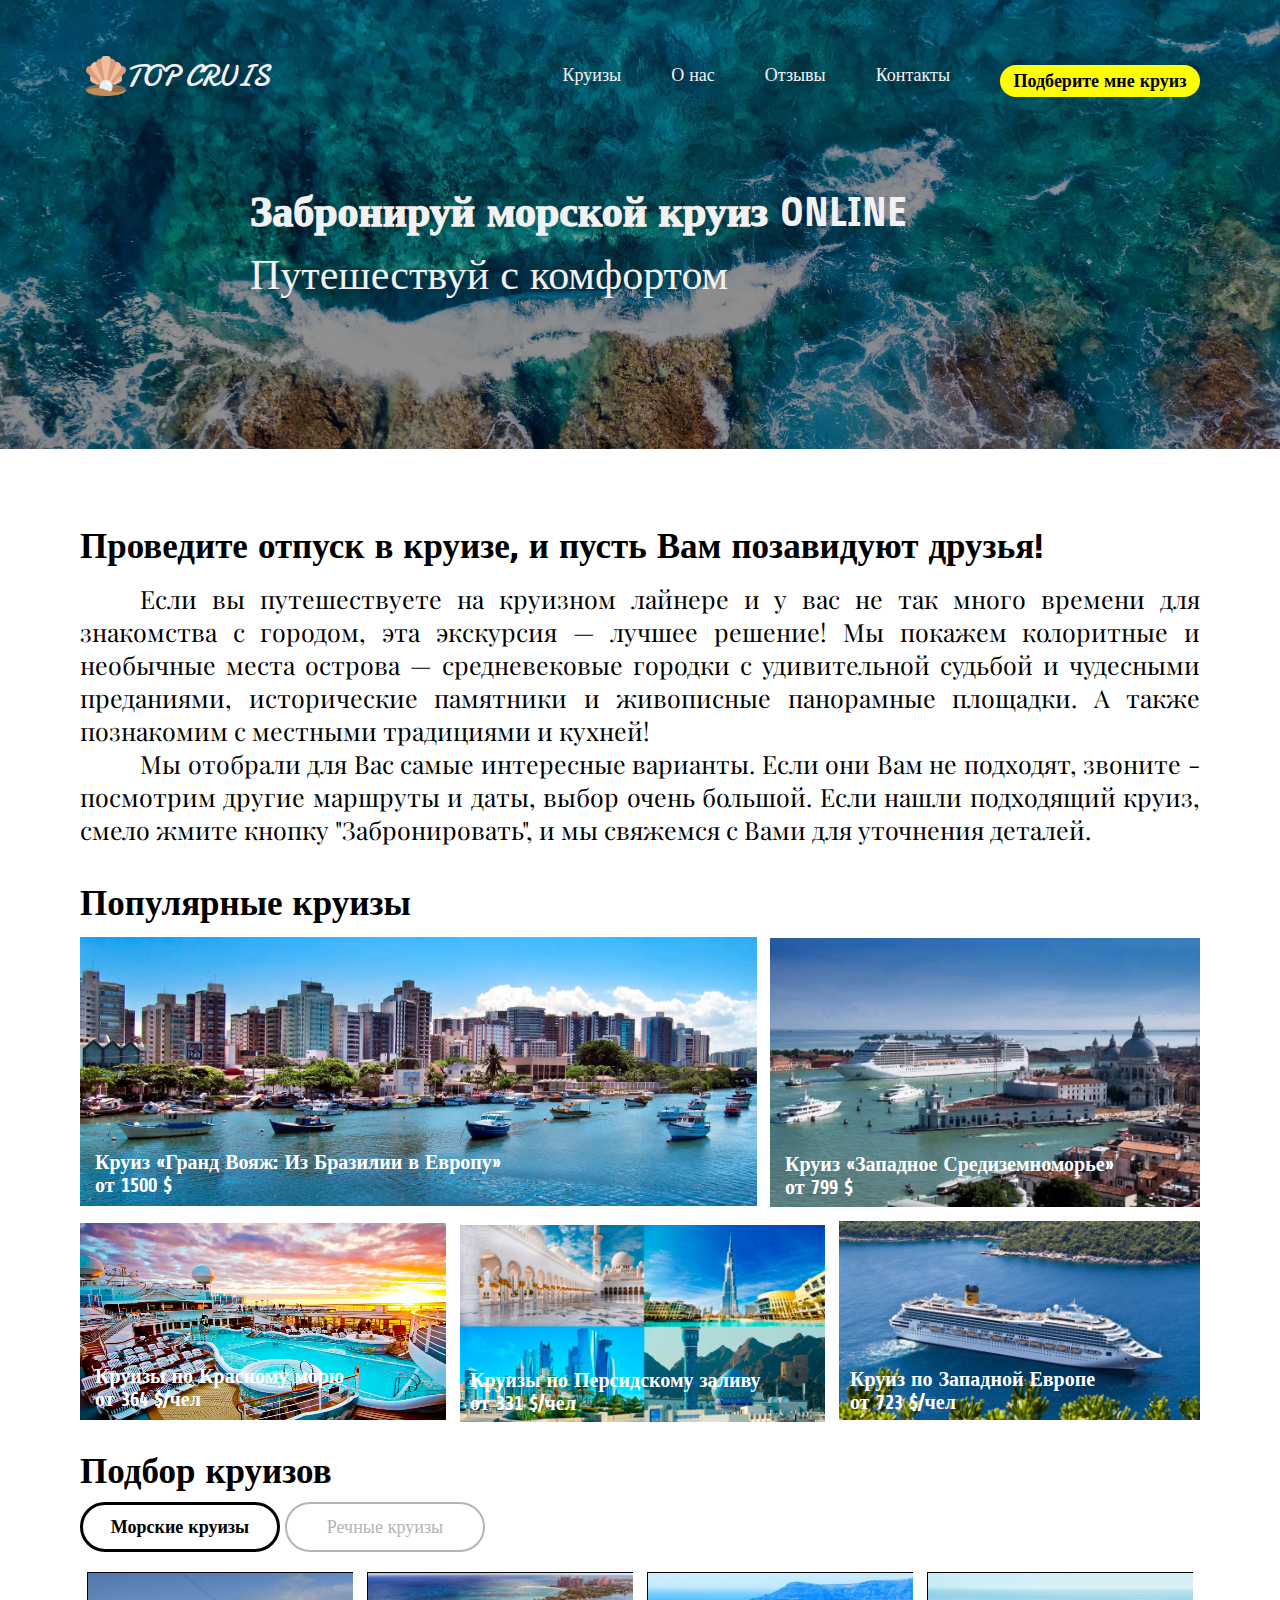
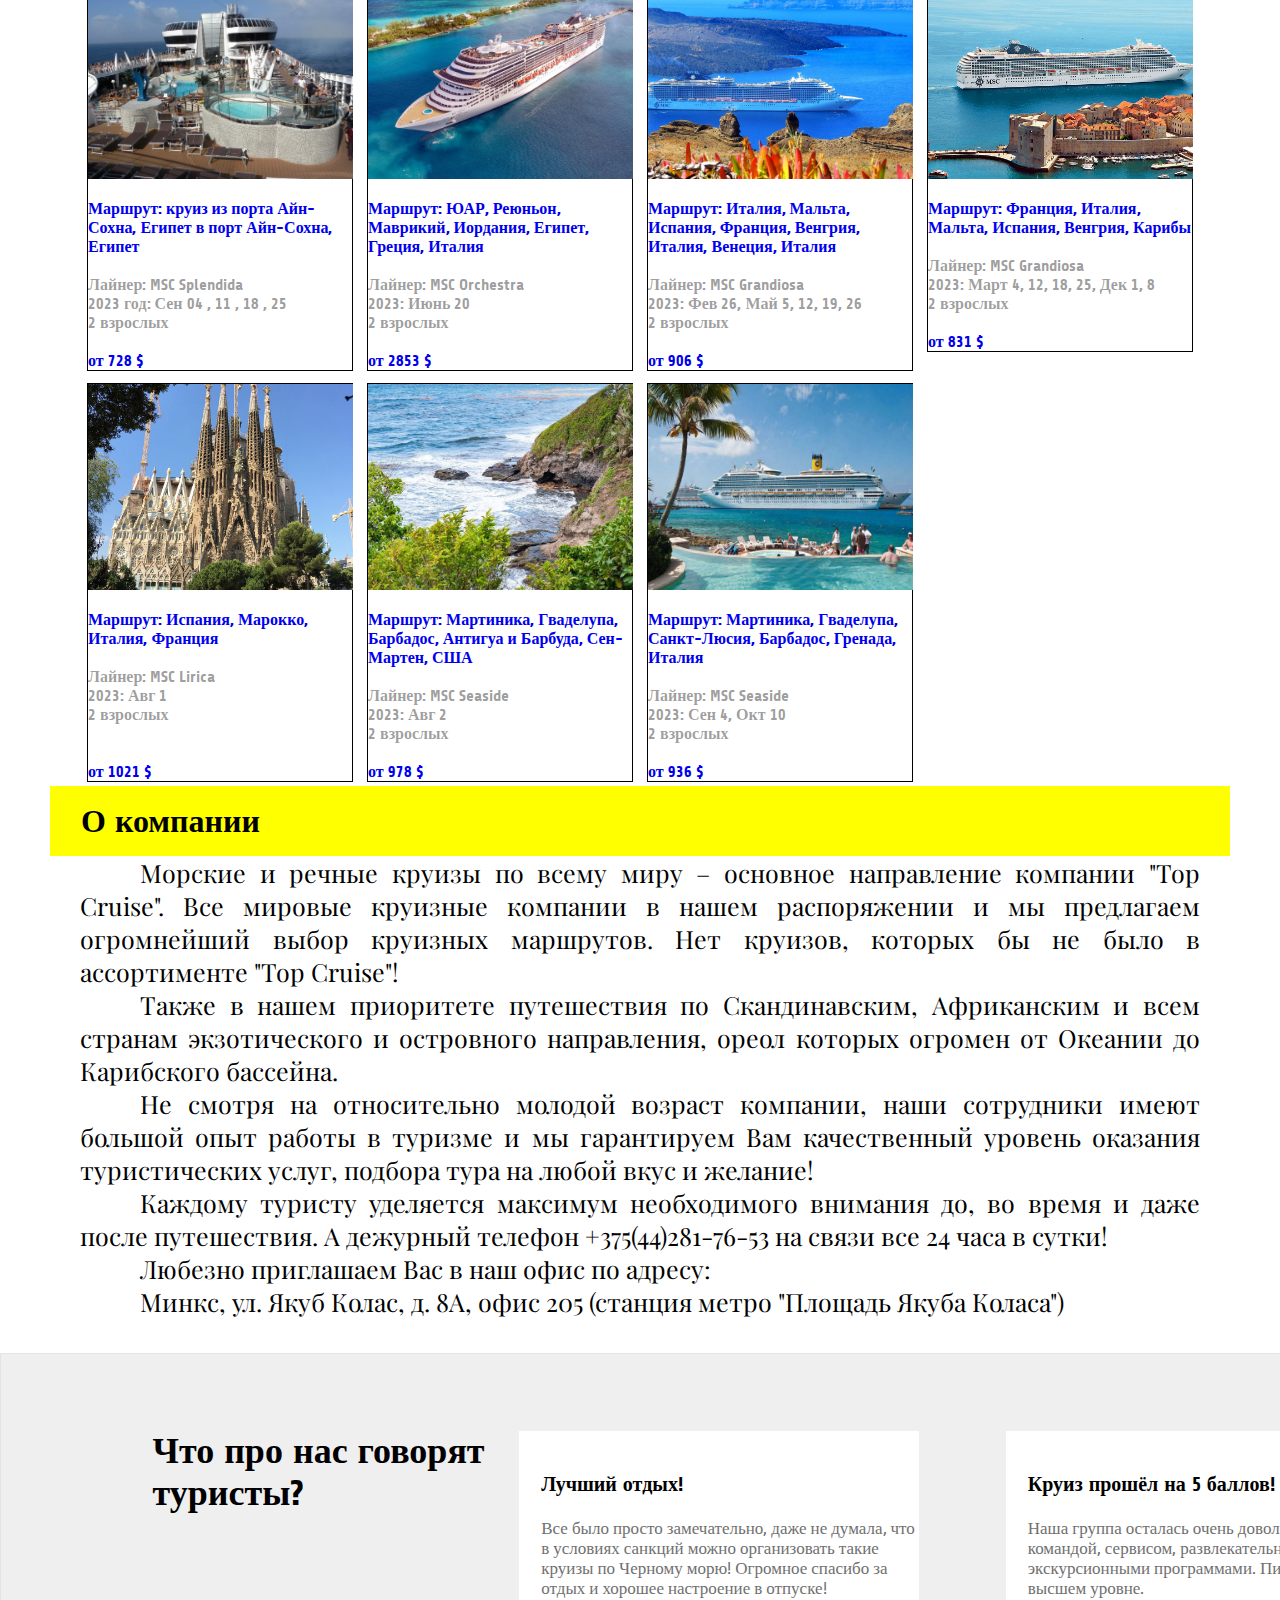
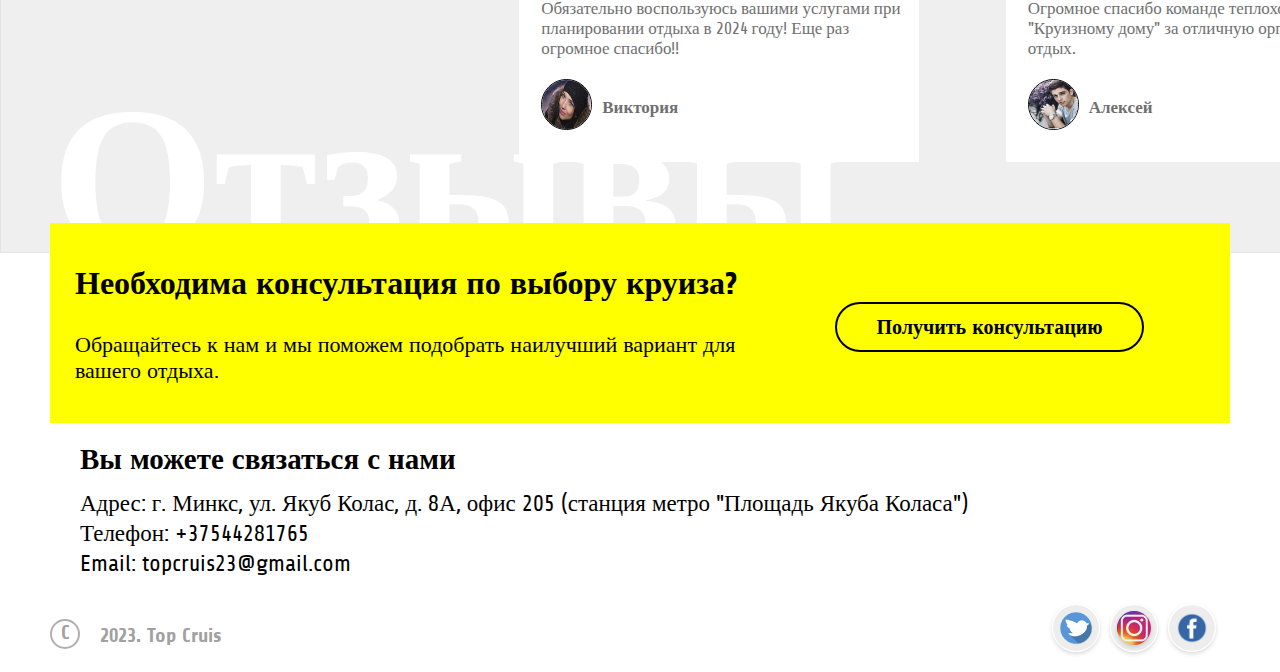
==== commit 36182e95: "Update index.html" ====
--- a/index.html
+++ b/index.html
@@ -8,7 +8,6 @@
         <link rel="stylesheet" href="./css/main.css">
         <link rel="stylesheet" href="./css/media.css">
     </head>
-
     <body>
         <div class="LOGO" style="background-image: linear-gradient(rgba(0,0,0,0.4),rgba(0,0,0,0.4)), url(./img/111.jpg); width: 100%; height: auto; background-size: 100%;">
             <div class="container">
@@ -71,57 +70,231 @@
         <div class="popular-cruis_button">
             <h1>Подбор круизов</h1>
             <div class="MCruis">
-                <a href="index.html"><button type="button" style="color: rgb(182, 179, 179); border: 2px solid rgb(182, 179, 179);">Морские круизы</button></a>
-                <button type="button" style="font-weight: bold;">Речные круизы</button>   
-            </div>
-        </div>
-
-        <section class="cards_R">
+                <button type="button" style="font-weight: bold;">Морские круизы</button>  
+                <a href="index1.html"><button type="button" style="color: rgb(182, 179, 179); border: 2px solid rgb(182, 179, 179);">Речные круизы</button></a>  
+            </div>
+        </div>
+
+        <section class="cards1">
             <div class="cards__row" style="width: 100%;">
                 <div class="cards__column1_1">
                     <a href="#openModal"><div class="cards__item" style="border: 1px solid black;">
                         <div class="cards__image1">
-                            <img src="img/R_1.webp">
-                        </div>
-                        <div class="cards__body">
-                            Маршрут: Москва – Углич – Кузино – Петрозаводск – Свирьстрой – Валаам – Санкт-Петербург (2 Дня) – Москва<br><br>
-        
-                            <p>2023 год: Авг 04 , 16<br>2 взрослых<br><br></p>
-        
-                            от 1485 $
+                            <img src="img/11.jpg">
+                        </div>
+                        <div class="cards__body">
+                            Маршрут: круиз из порта Айн-Сохна, Египет в порт Айн-Сохна, Египет<br><br>
+        
+                            <p>Лайнер: MSC Splendida<br>2023 год: Сен 04 , 11 , 18 , 25<br>2 взрослых<br><br></p>
+        
+                            от 728 $
                         </div>
                     </div></a>
                 </div>
                 <div class="cards__column2_1">
                     <a href="#openModal"><div class="cards__item" style="border: 1px solid black;">
                         <div class="cards__image2">
-                            <img src="img/R_2.jpg">
-                        </div>
-                        <div class="cards__body">
-                            Маршрут: Москва – Углич – Мышкин – Кузино – Кижи – Мандроги – Валаам – Санкт-Петербург<br><br>
-        
-                            <p>2023: Июль 7, Нояб 29,30<br>2 взрослых<br><br></p>
-        
-                            от 992 $/чел
+                            <img src="img/22.jpg">
+                        </div>
+                        <div class="cards__body">
+                            Маршрут: ЮАР, Реюньон, Маврикий, Иордания, Египет, Греция, Италия<br><br>
+        
+                            <p>Лайнер: MSC Orchestra<br>2023: Июнь 20<br>2 взрослых<br><br></p>
+        
+                            от 2853 $
                         </div>
                     </div></a>
                 </div>
                 <div class="cards__column3_1">
-                    <a href="#openModal"><div class="cards__item_R" style="border: 1px solid black;">
+                    <a href="#openModal"><div class="cards__item" style="border: 1px solid black;">
                         <div class="cards__image3">
-                            <img src="img/R_3.jpg">
-                        </div>
-                        <div class="cards__body">
-                            Маршрут: Москва - Углич -Мышкин - Шлиссельбург (крепость Орешек) – Коневец – Мандроги – Кижи – Москва<br><br>
-        
-                            <p>2023: Март 2, Авг 15, 2, Окт 3, 10<br>2 взрослых<br><br></p>
-        
-                            от 402 $/чел
+                            <img src="img/33.jpg">
+                        </div>
+                        <div class="cards__body">
+                            Маршрут: Италия, Мальта, Испания, Франция, Венгрия, Италия, Венеция, Италия<br><br>
+        
+                            <p>Лайнер: MSC Grandiosa<br>2023: Фев 26, Май 5, 12, 19, 26<br>2 взрослых<br><br></p>
+        
+                            от 906 $
+                        </div>
+                    </div></a>
+                </div>
+                <div class="cards__column4_1">
+                    <a href="#openModal"><div class="cards__item" style="border: 1px solid black;">
+                        <div class="cards__image4">
+                            <img src="img/44.jpg" alt="">
+                        </div>
+                        <div class="cards__body">
+                            Маршрут: Франция, Италия, Мальта, Испания, Венгрия, Карибы<br><br>
+        
+                            <p>Лайнер: MSC Grandiosa<br>2023: Март 4, 12, 18, 25, Дек 1, 8<br>2 взрослых<br><br></p>
+        
+                            от 831 $
                         </div>
                     </div></a>
                 </div>
             </div>
         </section>  
+        
+        <section class="cards2">
+            <div class="cards__row1" style="width: 100%;">
+                <div class="cards__column1">
+                    <a href="#openModal"><div class="cards__item" style="border: 1px solid black;">
+                        <div class="cards__image5">
+                            <img src="img/55.jpg" alt="">
+                        </div>
+                        <div class="cards__body">
+                            Маршрут: Испания, Марокко, Италия, Франция<br><br>
+        
+                            <p>Лайнер: MSC Lirica<br>2023: Авг 1<br>2 взрослых<br><br></p>
+        
+                            <br>от 1021 $
+                        </div>
+                    </div></a>
+                </div>
+                <div class="cards__column2">
+                    <a href="#openModal"><div class="cards__item" style="border: 1px solid black;">
+                        <div class="cards__image6">
+                            <img src="img/66.jpg" alt="">
+                        </div>
+                        <div class="cards__body">
+                            Маршрут: Мартиника, Гваделупа, Барбадос, Антигуа и Барбуда, Сен-Мартен, США<br><br>
+        
+                            <p>Лайнер: MSC Seaside<br>2023: Авг 2<br>2 взрослых<br><br></p>
+        
+                            от 978 $
+                        </div>
+                    </div></a>
+                </div>
+                <div class="cards__column3">
+                    <a href="#openModal"><div class="cards__item" style="border: 1px solid black;">
+                        <div class="cards__image7">
+                            <img src="img/77.jpg" alt="">
+                        </div>
+                        <div class="cards__body">
+                            Маршрут: Мартиника, Гваделупа, Санкт-Люсия, Барбадос, Гренада, Италия<br><br>
+        
+                            <p>Лайнер: MSC Seaside<br>2023: Сен 4, Окт 10<br>2 взрослых<br><br></p>
+        
+                            от 936 $
+                        </div>
+                    </div></a>
+                </div>
+            </div>
+        </section>
+
+        <section class="cards1_M">
+            <div class="cards__row" style="width: 100%;">
+                <div class="cards__column1_1">
+                    <a href="#openModal"><div class="cards__item" style="border: 1px solid black;">
+                        <div class="cards__image1">
+                            <img src="img/11.jpg">
+                        </div>
+                        <div class="cards__body">
+                            Маршрут: круиз из порта Айн-Сохна, Египет в порт Айн-Сохна, Египет<br><br>
+        
+                            <p>Лайнер: MSC Splendida<br>2023 год: Сен 04 , 11 , 18 , 25<br>2 взрослых<br><br></p>
+        
+                            от 728 $
+                        </div>
+                    </div></a>
+                </div>
+                <div class="cards__column2_1">
+                    <a href="#openModal"><div class="cards__item" style="border: 1px solid black;">
+                        <div class="cards__image2">
+                            <img src="img/22.jpg">
+                        </div>
+                        <div class="cards__body">
+                            Маршрут: ЮАР, Реюньон, Маврикий, Иордания, Египет, Греция, Италия<br><br>
+        
+                            <p>Лайнер: MSC Orchestra<br>2023: Июнь 20<br>2 взрослых<br><br></p>
+        
+                            от 2853 $
+                        </div>
+                    </div></a>
+                </div>
+                <div class="cards__column3_1">
+                    <a href="#openModal"><div class="cards__item" style="border: 1px solid black;">
+                        <div class="cards__image3">
+                            <img src="img/33.jpg">
+                        </div>
+                        <div class="cards__body">
+                            Маршрут: Италия, Мальта, Испания, Франция, Венгрия, Италия, Венеция, Италия<br><br>
+        
+                            <p>Лайнер: MSC Grandiosa<br>2023: Фев 26, Май 5, 12, 19, 26<br>2 взрослых<br><br></p>
+        
+                            от 906 $
+                        </div>
+                    </div></a>
+                </div>
+            </div>
+        </section>
+
+        <section class="cards2_M">
+            <div class="cards__row" style="width: 100%;">
+                <div class="cards__column4_1">
+                    <a href="#openModal"><div class="cards__item" style="border: 1px solid black;">
+                        <div class="cards__image4">
+                            <img src="img/44.jpg" alt="">
+                        </div>
+                        <div class="cards__body">
+                            Маршрут: Франция, Италия, Мальта, Испания, Венгрия, Карибы<br><br>
+        
+                            <p>Лайнер: MSC Grandiosa<br>2023: Март 4, 12, 18, 25, Дек 1, 8<br>2 взрослых<br><br></p>
+        
+                            от 831 $
+                        </div>
+                    </div></a>
+                </div>
+                <div class="cards__column1">
+                    <a href="#openModal"><div class="cards__item" style="border: 1px solid black;">
+                        <div class="cards__image5">
+                            <img src="img/55.jpg" alt="">
+                        </div>
+                        <div class="cards__body">
+                            Маршрут: Испания, Марокко, Италия, Франция<br><br>
+        
+                            <p>Лайнер: MSC Lirica<br>2023: Авг 1<br>2 взрослых<br><br></p>
+        
+                            <br>от 1021 $
+                        </div>
+                    </div></a>
+                </div>
+                <div class="cards__column2">
+                    <a href="#openModal"><div class="cards__item" style="border: 1px solid black;">
+                        <div class="cards__image6">
+                            <img src="img/66.jpg" alt="">
+                        </div>
+                        <div class="cards__body">
+                            Маршрут: Мартиника, Гваделупа, Барбадос, Антигуа и Барбуда, Сен-Мартен, США<br><br>
+        
+                            <p>Лайнер: MSC Seaside<br>2023: Авг 2<br>2 взрослых<br><br></p>
+        
+                            от 978 $
+                        </div>
+                    </div></a>
+                </div>
+            </div>
+        </section>
+
+        <section class="cards3_M">
+            <div class="cards__row" style="width: 100%;">
+                <div class="cards__column3">
+                    <a href="#openModal"><div class="cards__item" style="border: 1px solid black;">
+                        <div class="cards__image7">
+                            <img src="img/77.jpg" alt="">
+                        </div>
+                        <div class="cards__body">
+                            Маршрут: Мартиника, Гваделупа, Санкт-Люсия, Барбадос, Гренада, Италия<br><br>
+        
+                            <p>Лайнер: MSC Seaside<br>2023: Сен 4, Окт 10<br>2 взрослых<br><br></p>
+        
+                            от 936 $
+                        </div>
+                    </div></a>
+                </div>
+            </div>
+        </section>
 
         <div id="openModal" class="modal">
             <div class="modal-dialog">
@@ -169,7 +342,7 @@
                 </div>
                 <p class="modal-title_send">Ваша заявка принята</p>
                 <div class="PMC_send1">
-                    <a href="#close1" title="Close" class="close1"><button type="button"><p>Ок</p></button></a>
+                    <a href="#close1" title="Close"><button type="button"><p>Ок</p></button></a>
                 </div>
               </div>
             </div>
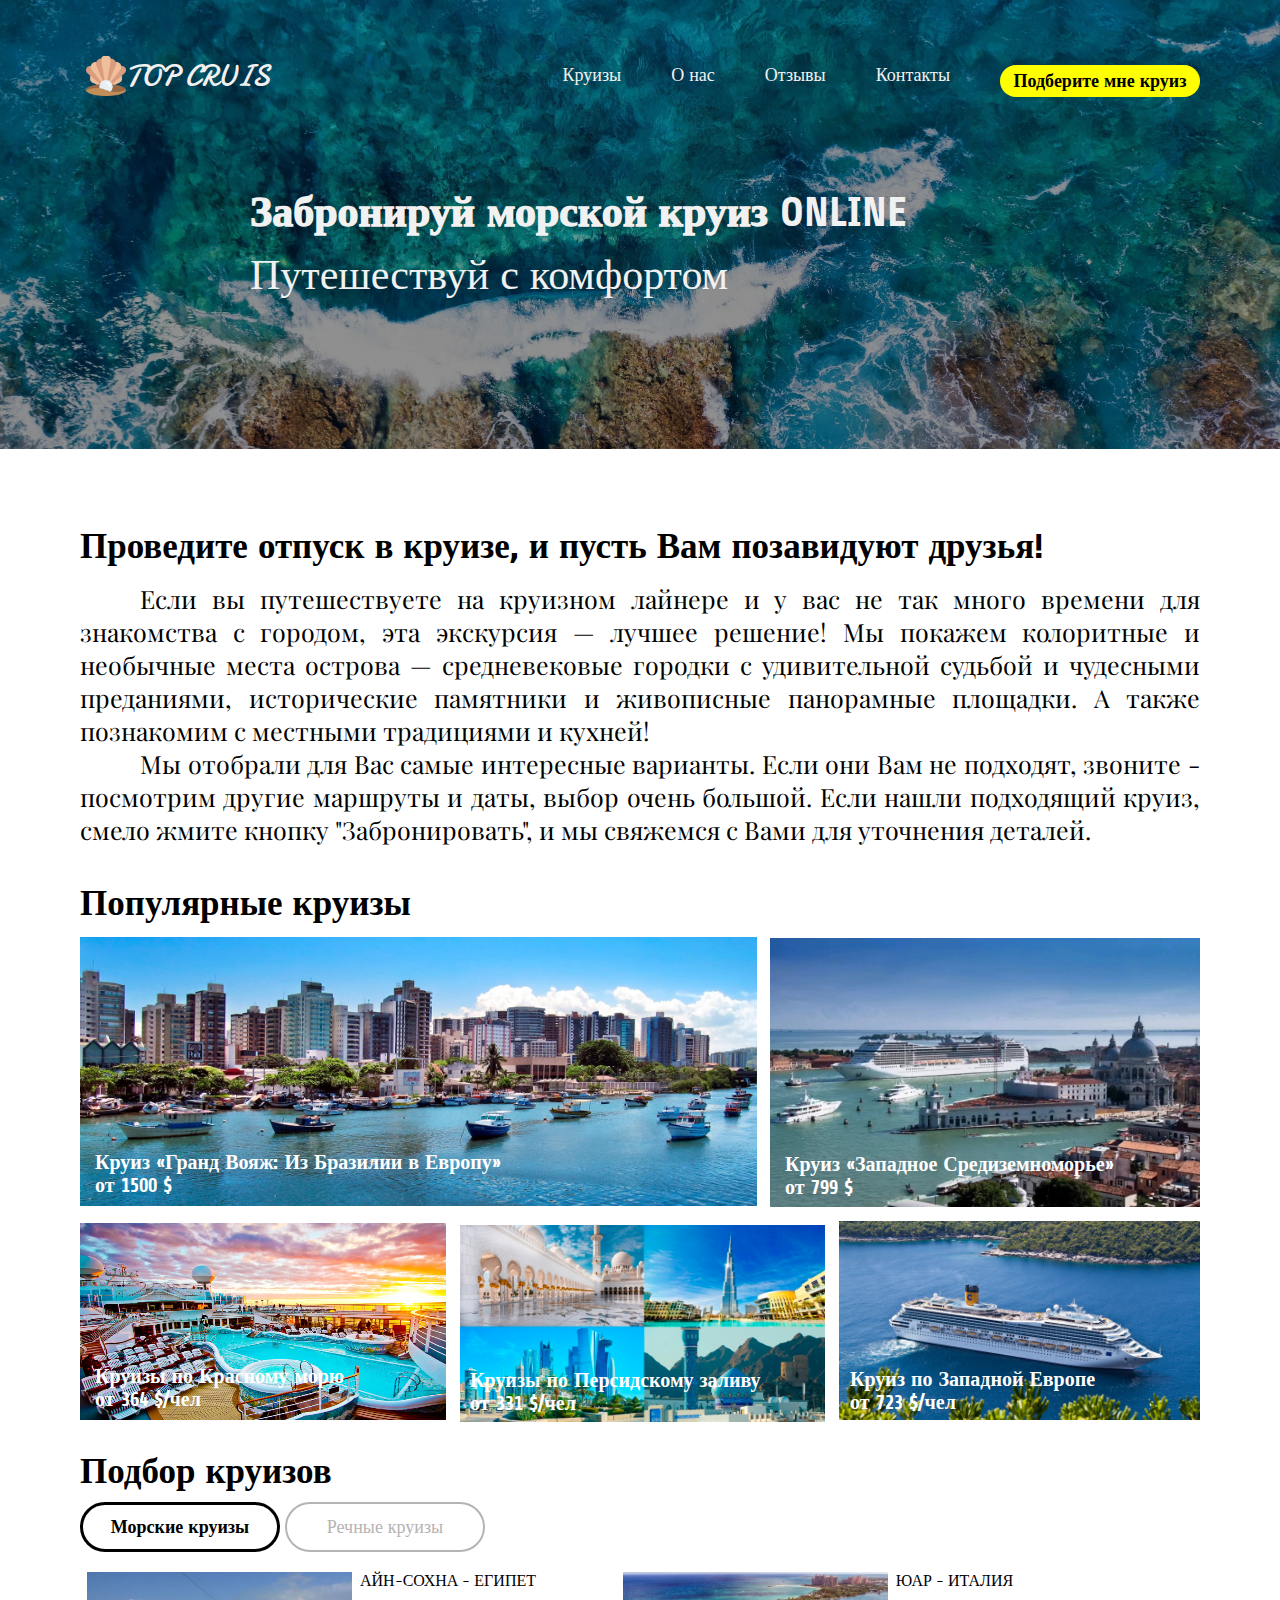
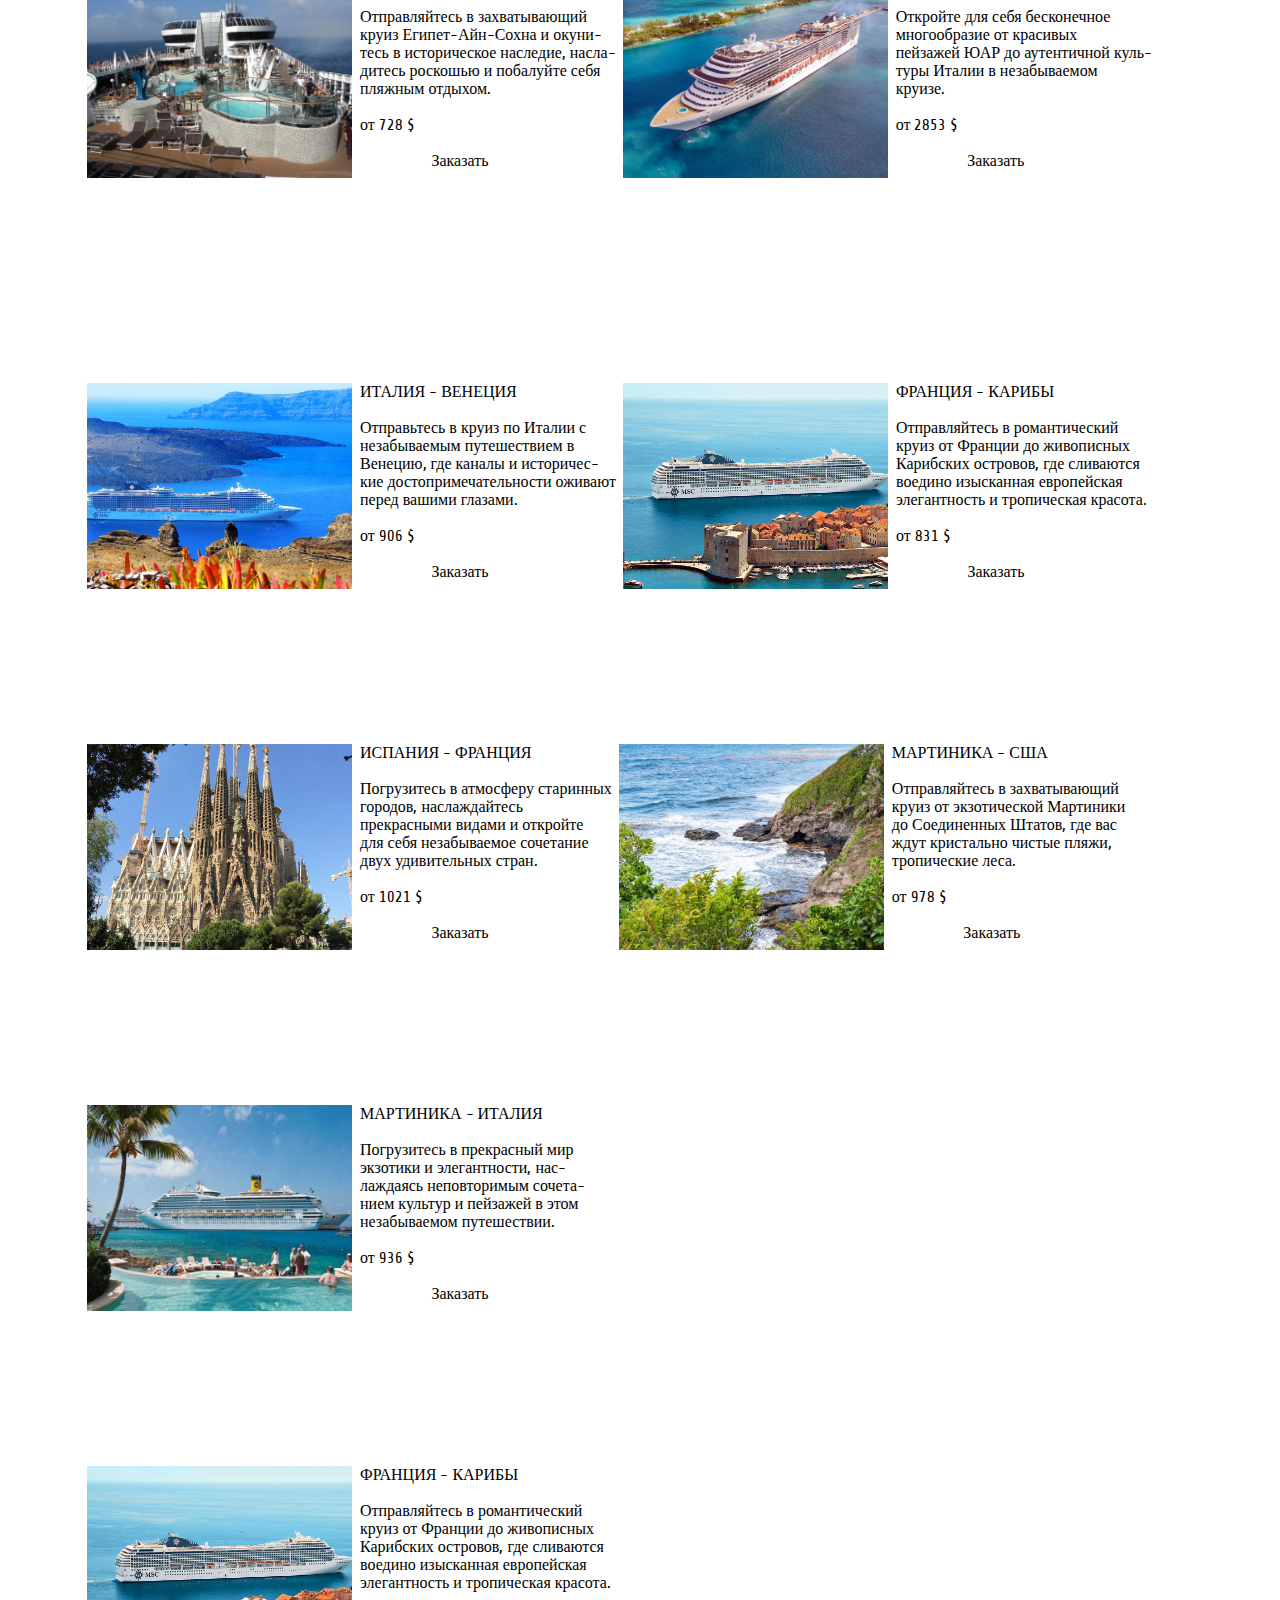
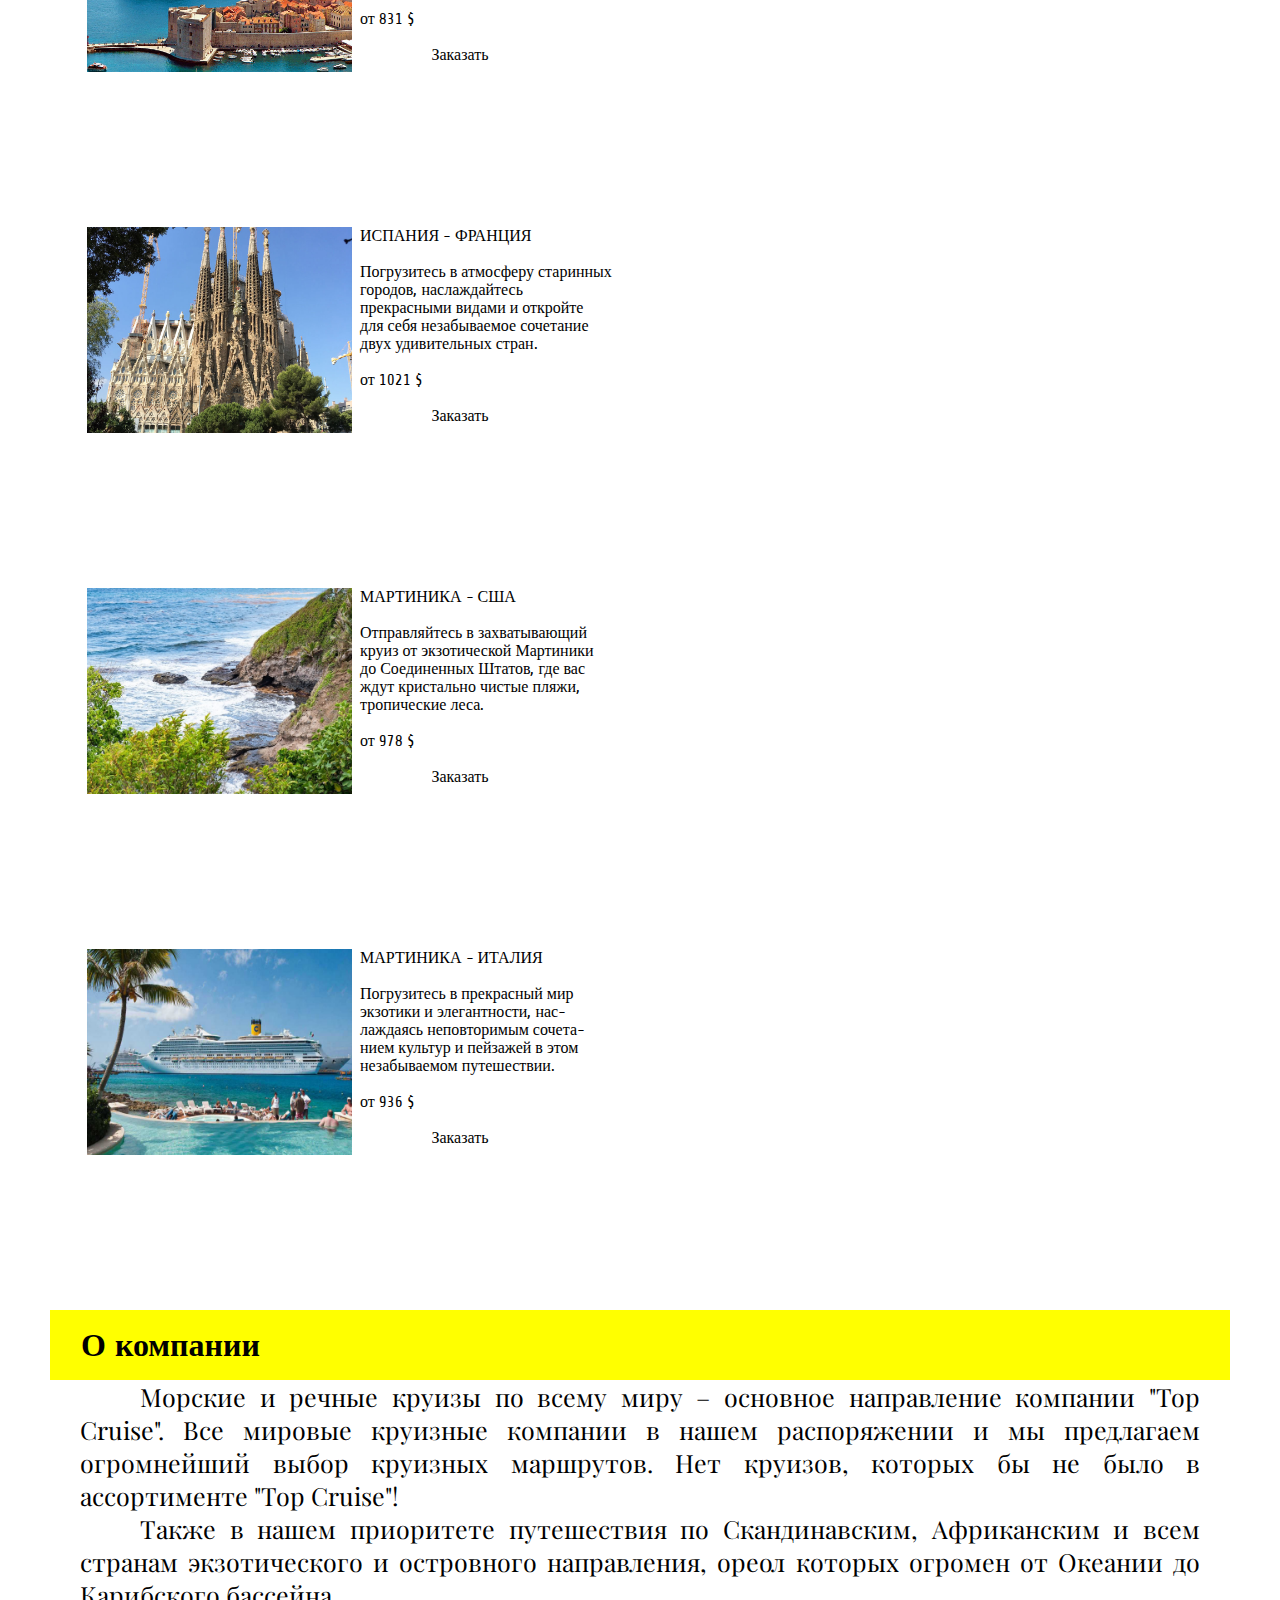
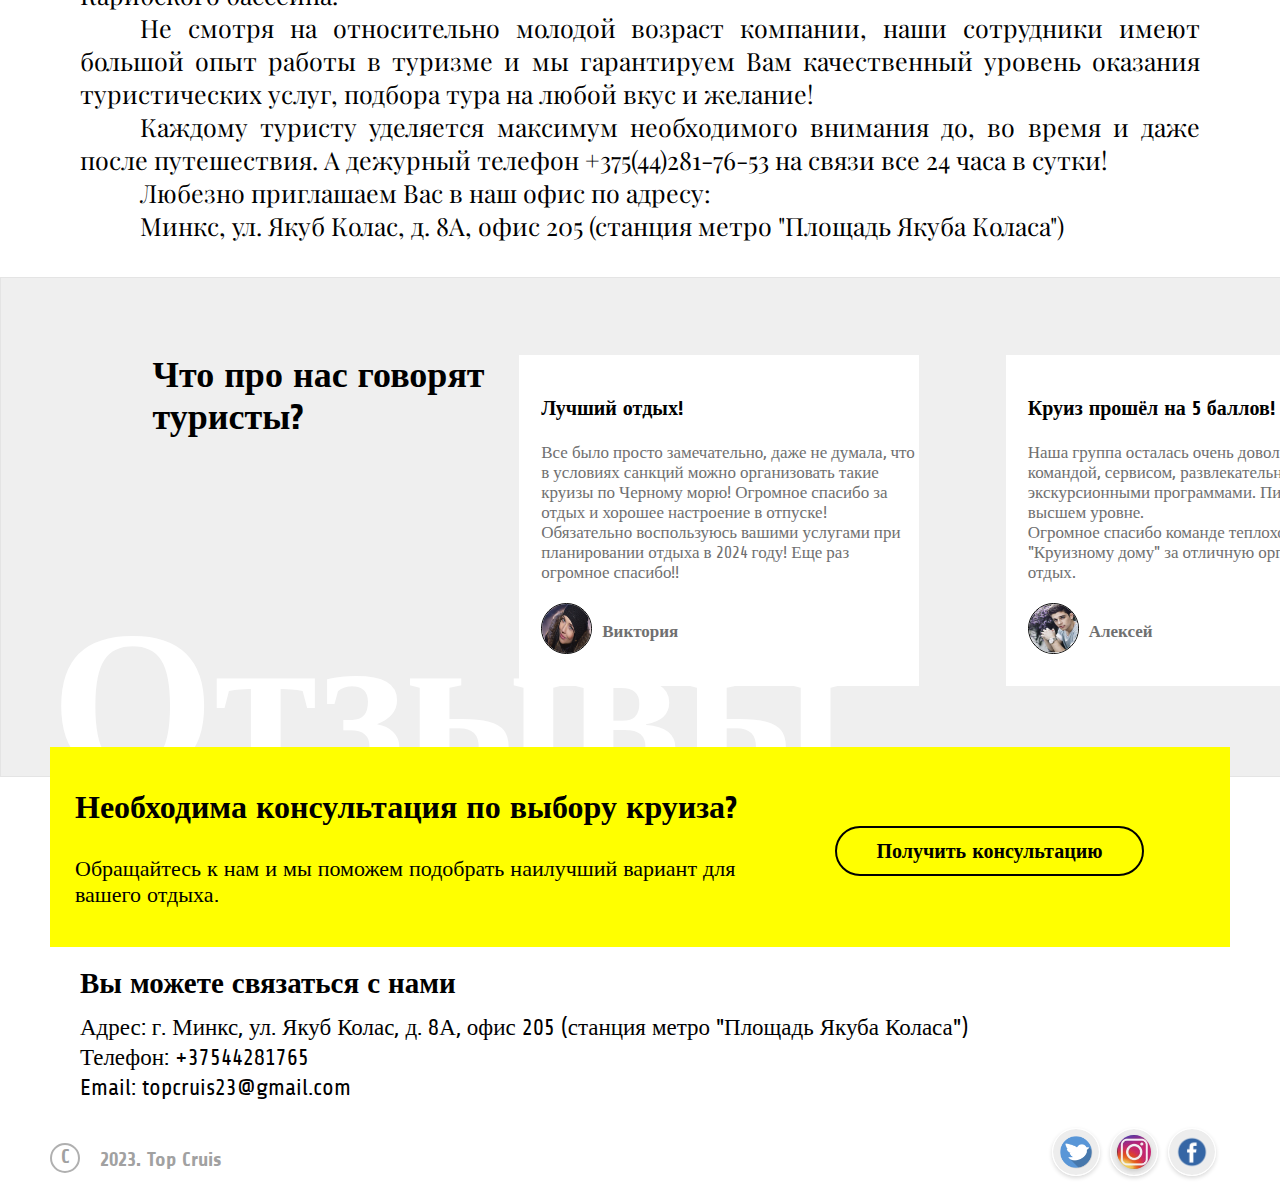
==== commit 85ecc8cc: "Update index.html" ====
--- a/index.html
+++ b/index.html
@@ -78,107 +78,124 @@
         <section class="cards1">
             <div class="cards__row" style="width: 100%;">
                 <div class="cards__column1_1">
-                    <a href="#openModal"><div class="cards__item" style="border: 1px solid black;">
+                    <div class="cards__item">
                         <div class="cards__image1">
                             <img src="img/11.jpg">
                         </div>
-                        <div class="cards__body">
-                            Маршрут: круиз из порта Айн-Сохна, Египет в порт Айн-Сохна, Египет<br><br>
-        
-                            <p>Лайнер: MSC Splendida<br>2023 год: Сен 04 , 11 , 18 , 25<br>2 взрослых<br><br></p>
-        
-                            от 728 $
-                        </div>
-                    </div></a>
+                    </div>
+                </div>
+                <div class="cards__body_M1_new">
+                    <a>АЙН-СОХНА - ЕГИПЕТ<br><br></a>
+
+                    <p>Отправляйтесь в захватывающий <br>круиз Египет-Айн-Сохна и окуни-<br>тесь в историческое наследие, насла-<br>дитесь роскошью и побалуйте себя <br>пляжным отдыхом.<br><br></p>
+
+                    от 728 $<br><br>
+                    <a href="#openModal"><button type="button" style="font-weight: 500;">Заказать</button></a>
                 </div>
                 <div class="cards__column2_1">
-                    <a href="#openModal"><div class="cards__item" style="border: 1px solid black;">
+                    <div class="cards__item">
                         <div class="cards__image2">
                             <img src="img/22.jpg">
                         </div>
-                        <div class="cards__body">
-                            Маршрут: ЮАР, Реюньон, Маврикий, Иордания, Египет, Греция, Италия<br><br>
-        
-                            <p>Лайнер: MSC Orchestra<br>2023: Июнь 20<br>2 взрослых<br><br></p>
-        
-                            от 2853 $
-                        </div>
-                    </div></a>
-                </div>
+                    </div>
+                </div>
+                <div class="cards__body_M2_new">
+                    <a>ЮАР - ИТАЛИЯ<br><br></a>
+
+                    <p>Откройте для себя бесконечное <br>многообразие от красивых <br>пейзажей ЮАР до аутентичной куль-<br>туры Италии в незабываемом <br>круизе.<br><br></p>
+
+                    от 2853 $<br><br>
+                    <a href="#openModal"><button type="button" style="font-weight: 500;">Заказать</button></a>
+                </div>
+            </div>
+        </section>  
+
+        <section class="cards2">
+            <div class="cards__row" style="width: 100%;">
                 <div class="cards__column3_1">
-                    <a href="#openModal"><div class="cards__item" style="border: 1px solid black;">
+                    <div class="cards__item">
                         <div class="cards__image3">
                             <img src="img/33.jpg">
                         </div>
-                        <div class="cards__body">
-                            Маршрут: Италия, Мальта, Испания, Франция, Венгрия, Италия, Венеция, Италия<br><br>
-        
-                            <p>Лайнер: MSC Grandiosa<br>2023: Фев 26, Май 5, 12, 19, 26<br>2 взрослых<br><br></p>
-        
-                            от 906 $
-                        </div>
-                    </div></a>
+                    </div>
+                </div>
+                <div class="cards__body_M">
+                    <a>ИТАЛИЯ - ВЕНЕЦИЯ<br><br></a>
+
+                    <p>Отправьтесь в круиз по Италии с <br>незабываемым путешествием в <br>Венецию, где каналы и историчес-<br>кие достопримечательности оживают <br>перед вашими глазами.<br><br></p>
+
+                    от 906 $<br><br>
+                    <a href="#openModal"><button type="button" style="font-weight: 500;">Заказать</button></a>
                 </div>
                 <div class="cards__column4_1">
-                    <a href="#openModal"><div class="cards__item" style="border: 1px solid black;">
+                    <div class="cards__item">
                         <div class="cards__image4">
                             <img src="img/44.jpg" alt="">
                         </div>
-                        <div class="cards__body">
-                            Маршрут: Франция, Италия, Мальта, Испания, Венгрия, Карибы<br><br>
-        
-                            <p>Лайнер: MSC Grandiosa<br>2023: Март 4, 12, 18, 25, Дек 1, 8<br>2 взрослых<br><br></p>
-        
-                            от 831 $
-                        </div>
-                    </div></a>
+                    </div>
+                </div>
+                <div class="cards__body_M2">
+                    <a>ФРАНЦИЯ - КАРИБЫ<br><br></a>
+
+                    <p>Отправляйтесь в романтический <br>круиз от Франции до живописных <br>Карибских островов, где сливаются <br>воедино изысканная европейская <br>элегантность и тропическая красота.<br><br></p>
+
+                    от 831 $<br><br>
+                    <a href="#openModal"><button type="button" style="font-weight: 500;">Заказать</button></a>
                 </div>
             </div>
         </section>  
-        
-        <section class="cards2">
+
+        <section class="cards3">
             <div class="cards__row1" style="width: 100%;">
                 <div class="cards__column1">
-                    <a href="#openModal"><div class="cards__item" style="border: 1px solid black;">
+                    <div class="cards__item">
                         <div class="cards__image5">
                             <img src="img/55.jpg" alt="">
                         </div>
-                        <div class="cards__body">
-                            Маршрут: Испания, Марокко, Италия, Франция<br><br>
-        
-                            <p>Лайнер: MSC Lirica<br>2023: Авг 1<br>2 взрослых<br><br></p>
-        
-                            <br>от 1021 $
-                        </div>
-                    </div></a>
+                    </div>
+                </div>
+                <div class="cards__body_M3">
+                    <a>ИСПАНИЯ - ФРАНЦИЯ<br><br></a>
+
+                    <p>Погрузитесь в атмосферу старинных <br>городов, наслаждайтесь <br>прекрасными видами и откройте <br>для себя незабываемое сочетание <br>двух удивительных стран.<br></p>
+
+                    <br>от 1021 $<br><br>
+                    <a href="#openModal"><button type="button" style="font-weight: 500;">Заказать</button></a>
                 </div>
                 <div class="cards__column2">
-                    <a href="#openModal"><div class="cards__item" style="border: 1px solid black;">
+                    <div class="cards__item">
                         <div class="cards__image6">
                             <img src="img/66.jpg" alt="">
                         </div>
-                        <div class="cards__body">
-                            Маршрут: Мартиника, Гваделупа, Барбадос, Антигуа и Барбуда, Сен-Мартен, США<br><br>
-        
-                            <p>Лайнер: MSC Seaside<br>2023: Авг 2<br>2 взрослых<br><br></p>
-        
-                            от 978 $
-                        </div>
                     </div></a>
                 </div>
+                <div class="cards__body_M4">
+                    <a>МАРТИНИКА - США<br><br></a>
+
+                    <p>Отправляйтесь в захватывающий <br>круиз от экзотической Мартиники <br>до Соединенных Штатов, где вас <br>ждут кристально чистые пляжи, <br>тропические леса.<br><br></p>
+
+                    от 978 $<br><br>
+                    <a href="#openModal"><button type="button" style="font-weight: 500;">Заказать</button></a>
+                </div>
+            </div>
+        </section>
+
+        <section class="cards4">
+            <div class="cards__row1" style="width: 100%;">
                 <div class="cards__column3">
-                    <a href="#openModal"><div class="cards__item" style="border: 1px solid black;">
+                    <div class="cards__item">
                         <div class="cards__image7">
                             <img src="img/77.jpg" alt="">
                         </div>
-                        <div class="cards__body">
-                            Маршрут: Мартиника, Гваделупа, Санкт-Люсия, Барбадос, Гренада, Италия<br><br>
-        
-                            <p>Лайнер: MSC Seaside<br>2023: Сен 4, Окт 10<br>2 взрослых<br><br></p>
-        
-                            от 936 $
-                        </div>
-                    </div></a>
+                    </div>
+                </div>
+                <div class="cards__body_M3">
+                    <a>МАРТИНИКА - ИТАЛИЯ<br><br></a>
+
+                    <p>Погрузитесь в прекрасный мир <br>экзотики и элегантности, нас-<br>лаждаясь неповторимым сочета-<br>нием культур и пейзажей в этом <br>незабываемом путешествии.<br><br></p>
+
+                    от 936 $<br><br>
+                    <a href="#openModal"><button type="button" style="font-weight: 500;">Заказать</button></a>
                 </div>
             </div>
         </section>
@@ -186,112 +203,139 @@
         <section class="cards1_M">
             <div class="cards__row" style="width: 100%;">
                 <div class="cards__column1_1">
-                    <a href="#openModal"><div class="cards__item" style="border: 1px solid black;">
+                    <div class="cards__item">
                         <div class="cards__image1">
                             <img src="img/11.jpg">
                         </div>
-                        <div class="cards__body">
-                            Маршрут: круиз из порта Айн-Сохна, Египет в порт Айн-Сохна, Египет<br><br>
-        
-                            <p>Лайнер: MSC Splendida<br>2023 год: Сен 04 , 11 , 18 , 25<br>2 взрослых<br><br></p>
-        
-                            от 728 $
-                        </div>
-                    </div></a>
-                </div>
+                    </div>
+                </div>
+                <div class="cards__body_M1">
+                    <a>АЙН-СОХНА - ЕГИПЕТ<br><br></a>
+
+                    <p>Отправляйтесь в захватывающий <br>круиз Египет-Айн-Сохна и окуни-<br>тесь в историческое наследие, насла-<br>дитесь роскошью и побалуйте себя <br>пляжным отдыхом.<br><br></p>
+
+                    от 728 $<br><br>
+                    <a href="#openModal"><button type="button" style="font-weight: 500;">Заказать</button></a>
+                </div>
+            </div>
+        </section>
+
+        <section class="cards2_M">
+            <div class="cards__row" style="width: 100%;">
                 <div class="cards__column2_1">
-                    <a href="#openModal"><div class="cards__item" style="border: 1px solid black;">
-                        <div class="cards__image2">
+                    <div class="cards__item">
+                        <div class="cards__image1">
                             <img src="img/22.jpg">
                         </div>
-                        <div class="cards__body">
-                            Маршрут: ЮАР, Реюньон, Маврикий, Иордания, Египет, Греция, Италия<br><br>
-        
-                            <p>Лайнер: MSC Orchestra<br>2023: Июнь 20<br>2 взрослых<br><br></p>
-        
-                            от 2853 $
-                        </div>
-                    </div></a>
-                </div>
+                    </div>
+                </div>
+                <div class="cards__body_M2">
+                    <a>ЮАР - ИТАЛИЯ<br><br></a>
+
+                    <p>Откройте для себя бесконечное <br>многообразие от красивых <br>пейзажей ЮАР до аутентичной куль-<br>туры Италии в незабываемом <br>круизе.<br><br></p>
+
+                    от 2853 $<br><br>
+                    <a href="#openModal"><button type="button" style="font-weight: 500;">Заказать</button></a>
+                </div>
+            </div>
+        </section>
+
+        <section class="cards3_M">
+            <div class="cards__row" style="width: 100%;">
                 <div class="cards__column3_1">
-                    <a href="#openModal"><div class="cards__item" style="border: 1px solid black;">
+                    <div class="cards__item">
                         <div class="cards__image3">
                             <img src="img/33.jpg">
                         </div>
-                        <div class="cards__body">
-                            Маршрут: Италия, Мальта, Испания, Франция, Венгрия, Италия, Венеция, Италия<br><br>
-        
-                            <p>Лайнер: MSC Grandiosa<br>2023: Фев 26, Май 5, 12, 19, 26<br>2 взрослых<br><br></p>
-        
-                            от 906 $
-                        </div>
-                    </div></a>
-                </div>
-            </div>
-        </section>
-
-        <section class="cards2_M">
+                    </div>
+                </div>
+                <div class="cards__body_M3">
+                    <a>ИТАЛИЯ - ВЕНЕЦИЯ<br><br></a>
+
+                    <p>Отправьтесь в круиз по Италии с <br>незабываемым путешествием в <br>Венецию, где каналы и историчес-<br>кие достопримечательности оживают <br>перед вашими глазами.<br><br></p>
+
+                    от 906 $<br><br>
+                    <a href="#openModal"><button type="button" style="font-weight: 500;">Заказать</button></a>
+                </div>
+            </div>
+        </section>
+
+        <section class="cards4_M">
             <div class="cards__row" style="width: 100%;">
                 <div class="cards__column4_1">
-                    <a href="#openModal"><div class="cards__item" style="border: 1px solid black;">
+                    <div class="cards__item">
                         <div class="cards__image4">
                             <img src="img/44.jpg" alt="">
                         </div>
-                        <div class="cards__body">
-                            Маршрут: Франция, Италия, Мальта, Испания, Венгрия, Карибы<br><br>
-        
-                            <p>Лайнер: MSC Grandiosa<br>2023: Март 4, 12, 18, 25, Дек 1, 8<br>2 взрослых<br><br></p>
-        
-                            от 831 $
-                        </div>
-                    </div></a>
-                </div>
+                    </div>
+                </div>
+                <div class="cards__body_M4">
+                    <a>ФРАНЦИЯ - КАРИБЫ<br><br></a>
+
+                    <p>Отправляйтесь в романтический <br>круиз от Франции до живописных <br>Карибских островов, где сливаются <br>воедино изысканная европейская <br>элегантность и тропическая красота.<br><br></p>
+
+                    от 831 $<br><br>
+                    <a href="#openModal"><button type="button" style="font-weight: 500;">Заказать</button></a>
+                </div>
+            </div>
+        </section>
+
+        <section class="cards5_M">
+            <div class="cards__row" style="width: 100%;">
                 <div class="cards__column1">
-                    <a href="#openModal"><div class="cards__item" style="border: 1px solid black;">
+                    <div class="cards__item">
                         <div class="cards__image5">
                             <img src="img/55.jpg" alt="">
                         </div>
-                        <div class="cards__body">
-                            Маршрут: Испания, Марокко, Италия, Франция<br><br>
-        
-                            <p>Лайнер: MSC Lirica<br>2023: Авг 1<br>2 взрослых<br><br></p>
-        
-                            <br>от 1021 $
-                        </div>
-                    </div></a>
-                </div>
+                    </div>
+                </div>
+                <div class="cards__body_M5">
+                    <a>ИСПАНИЯ - ФРАНЦИЯ<br><br></a>
+
+                    <p>Погрузитесь в атмосферу старинных <br>городов, наслаждайтесь <br>прекрасными видами и откройте <br>для себя незабываемое сочетание <br>двух удивительных стран.<br></p>
+
+                    <br>от 1021 $<br><br>
+                    <a href="#openModal"><button type="button" style="font-weight: 500;">Заказать</button></a>
+                </div>
+            </div>
+        </section>
+
+        <section class="cards6_M">
+            <div class="cards__row" style="width: 100%;">
                 <div class="cards__column2">
-                    <a href="#openModal"><div class="cards__item" style="border: 1px solid black;">
+                    <div class="cards__item">
                         <div class="cards__image6">
                             <img src="img/66.jpg" alt="">
                         </div>
-                        <div class="cards__body">
-                            Маршрут: Мартиника, Гваделупа, Барбадос, Антигуа и Барбуда, Сен-Мартен, США<br><br>
-        
-                            <p>Лайнер: MSC Seaside<br>2023: Авг 2<br>2 взрослых<br><br></p>
-        
-                            от 978 $
-                        </div>
                     </div></a>
                 </div>
-            </div>
-        </section>
-
-        <section class="cards3_M">
+                <div class="cards__body_M6">
+                    <a>МАРТИНИКА - США<br><br></a>
+
+                    <p>Отправляйтесь в захватывающий <br>круиз от экзотической Мартиники <br>до Соединенных Штатов, где вас <br>ждут кристально чистые пляжи, <br>тропические леса.<br><br></p>
+
+                    от 978 $<br><br>
+                    <a href="#openModal"><button type="button" style="font-weight: 500;">Заказать</button></a>
+                </div>
+            </div>
+        </section>
+
+        <section class="cards7_M">
             <div class="cards__row" style="width: 100%;">
                 <div class="cards__column3">
-                    <a href="#openModal"><div class="cards__item" style="border: 1px solid black;">
+                    <div class="cards__item">
                         <div class="cards__image7">
                             <img src="img/77.jpg" alt="">
                         </div>
-                        <div class="cards__body">
-                            Маршрут: Мартиника, Гваделупа, Санкт-Люсия, Барбадос, Гренада, Италия<br><br>
-        
-                            <p>Лайнер: MSC Seaside<br>2023: Сен 4, Окт 10<br>2 взрослых<br><br></p>
-        
-                            от 936 $
-                        </div>
-                    </div></a>
+                    </div>
+                </div>
+                <div class="cards__body_M7">
+                    <a>МАРТИНИКА - ИТАЛИЯ<br><br></a>
+
+                    <p>Погрузитесь в прекрасный мир <br>экзотики и элегантности, нас-<br>лаждаясь неповторимым сочета-<br>нием культур и пейзажей в этом <br>незабываемом путешествии.<br><br></p>
+
+                    от 936 $<br><br>
+                    <a href="#openModal"><button type="button" style="font-weight: 500;">Заказать</button></a>
                 </div>
             </div>
         </section>
@@ -348,7 +392,7 @@
             </div>
         </div>
 
-        <div class="company">
+        <div class="company_M">
             <div class="about_company text">
                 <p><a name="about"></a></p>
                 <p>О компании</p>
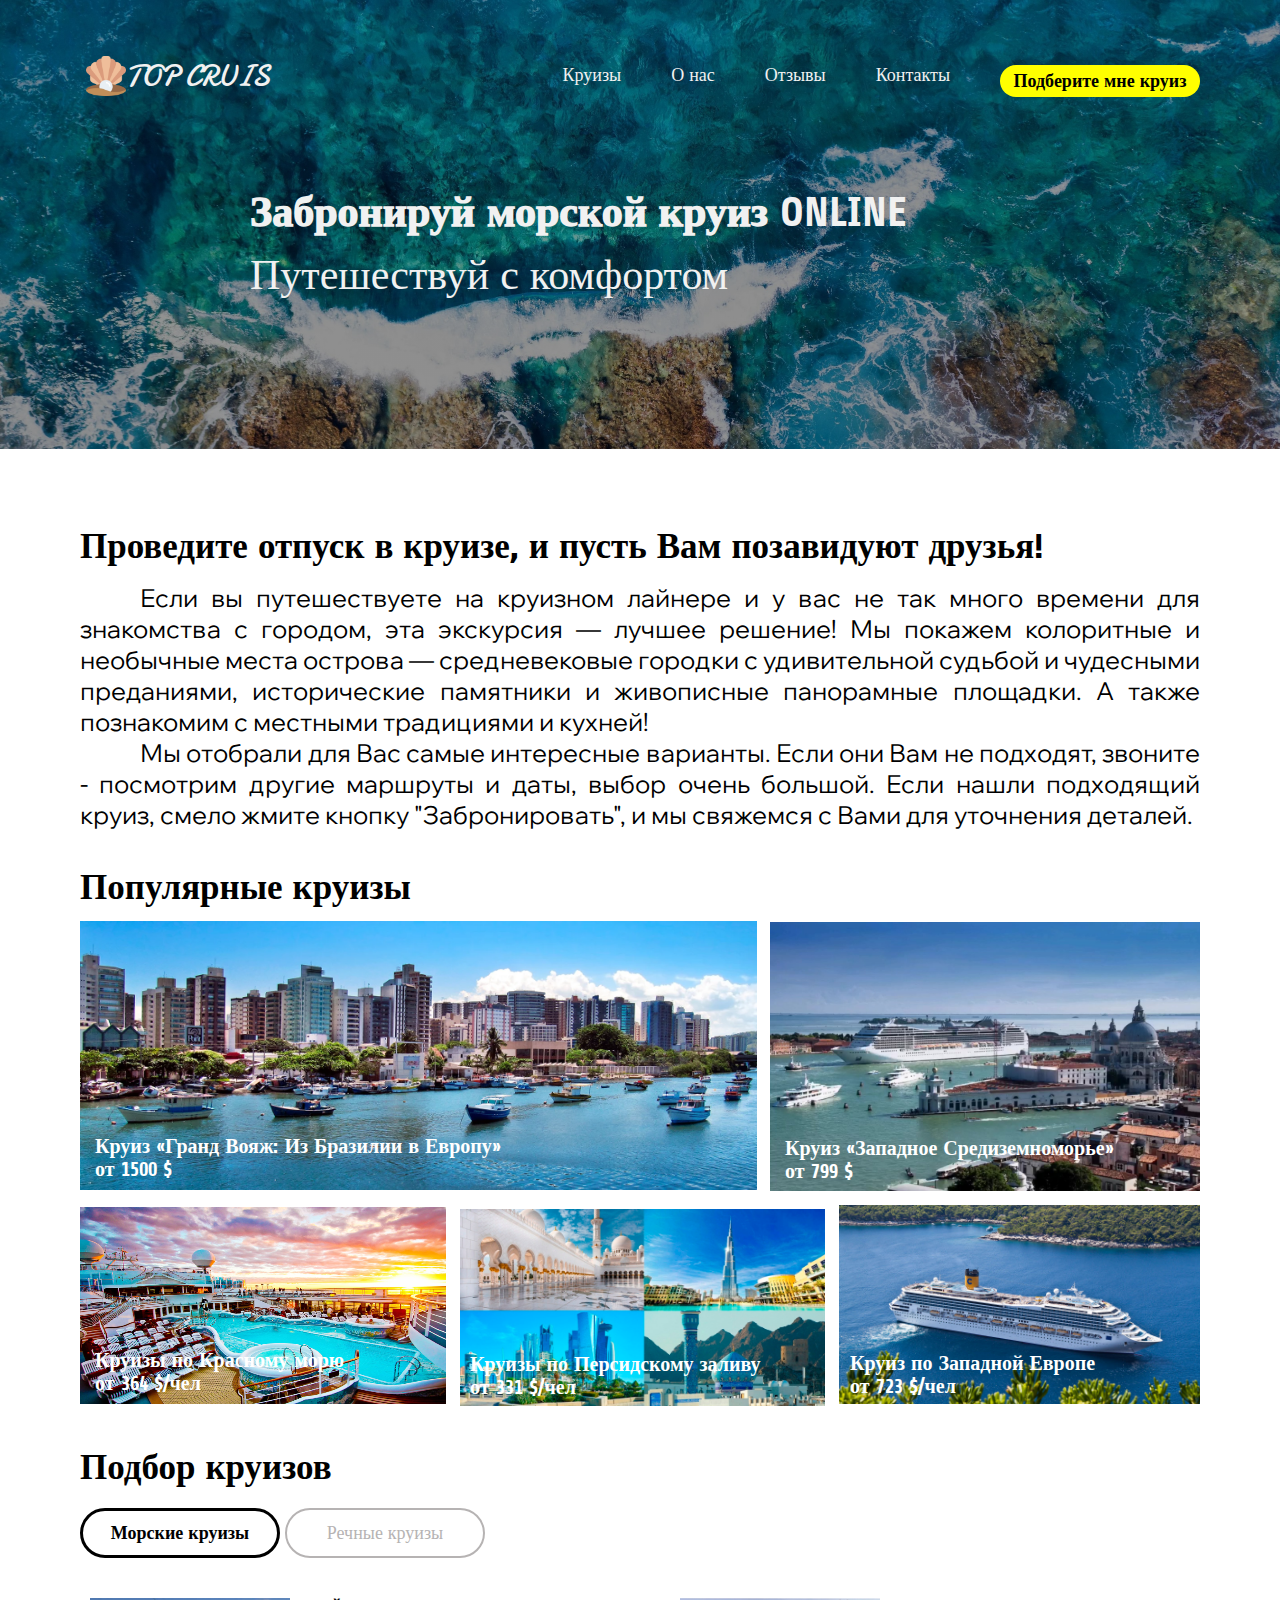
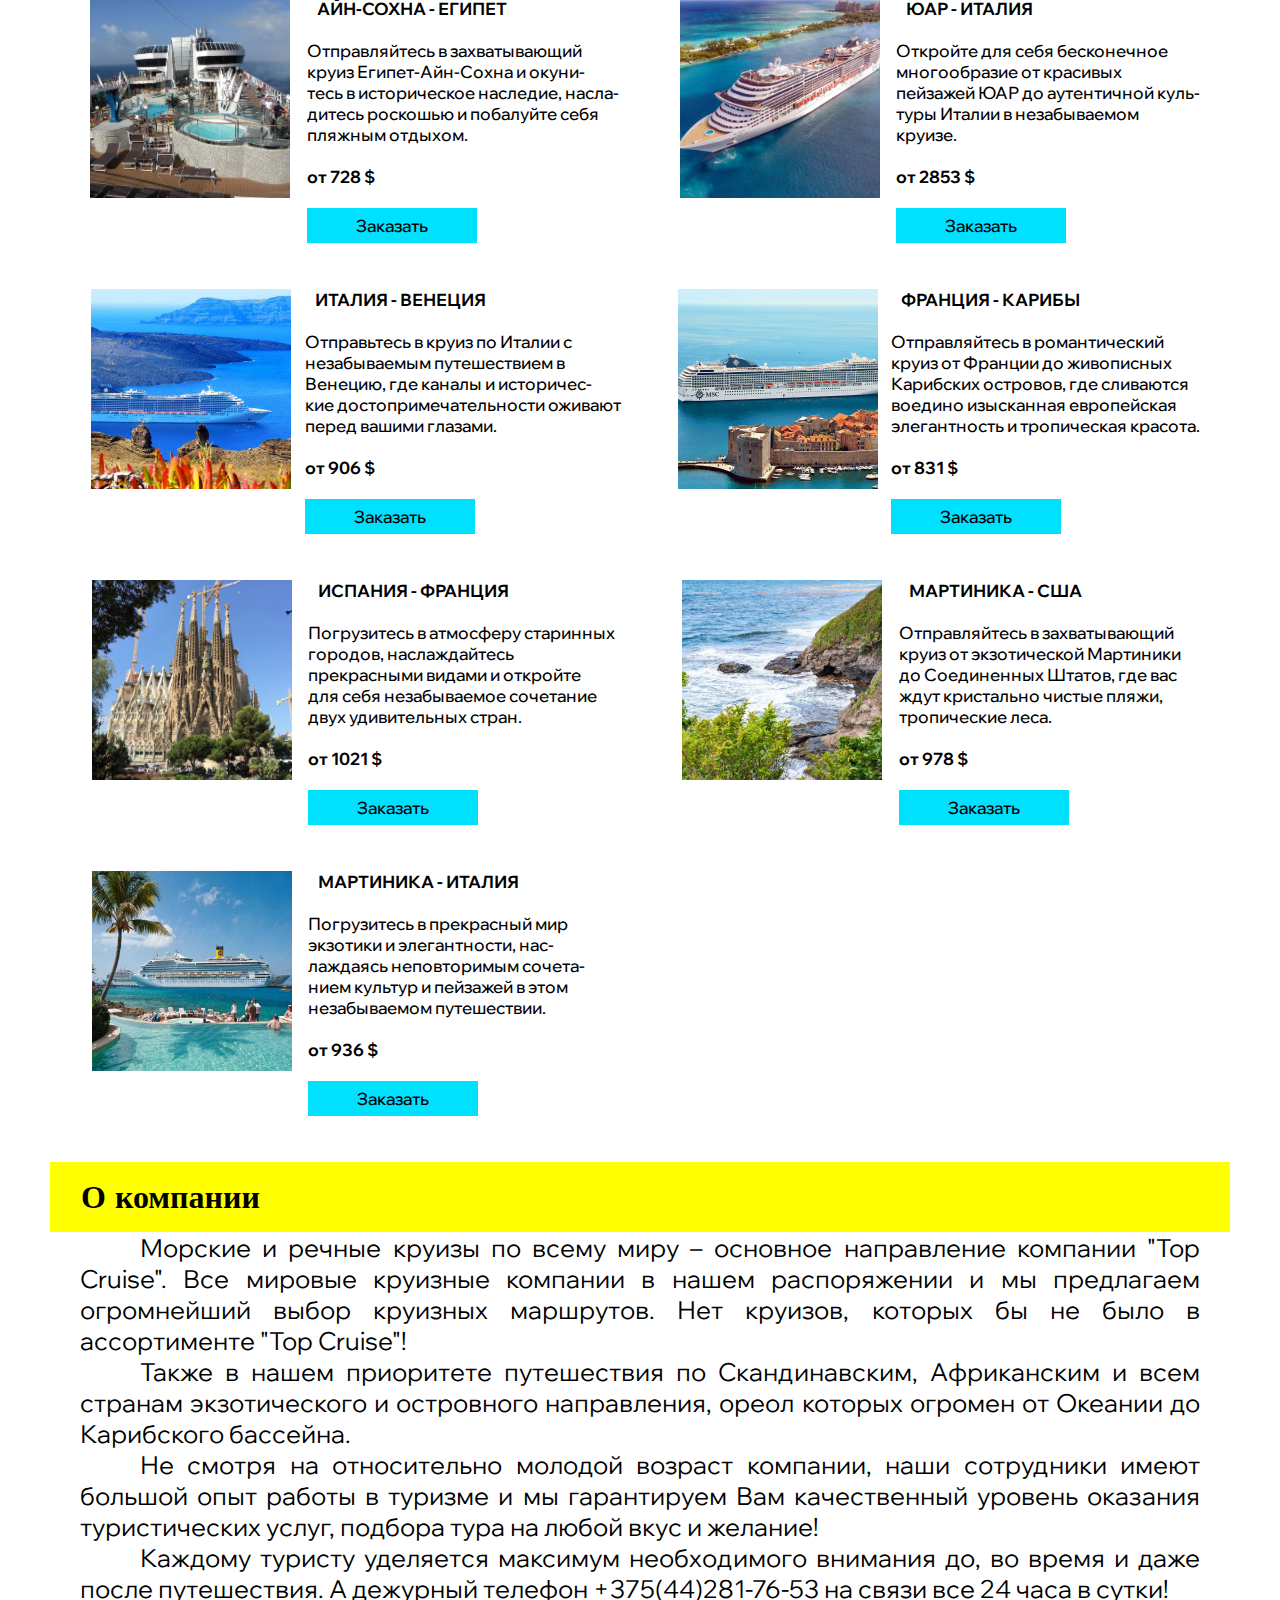
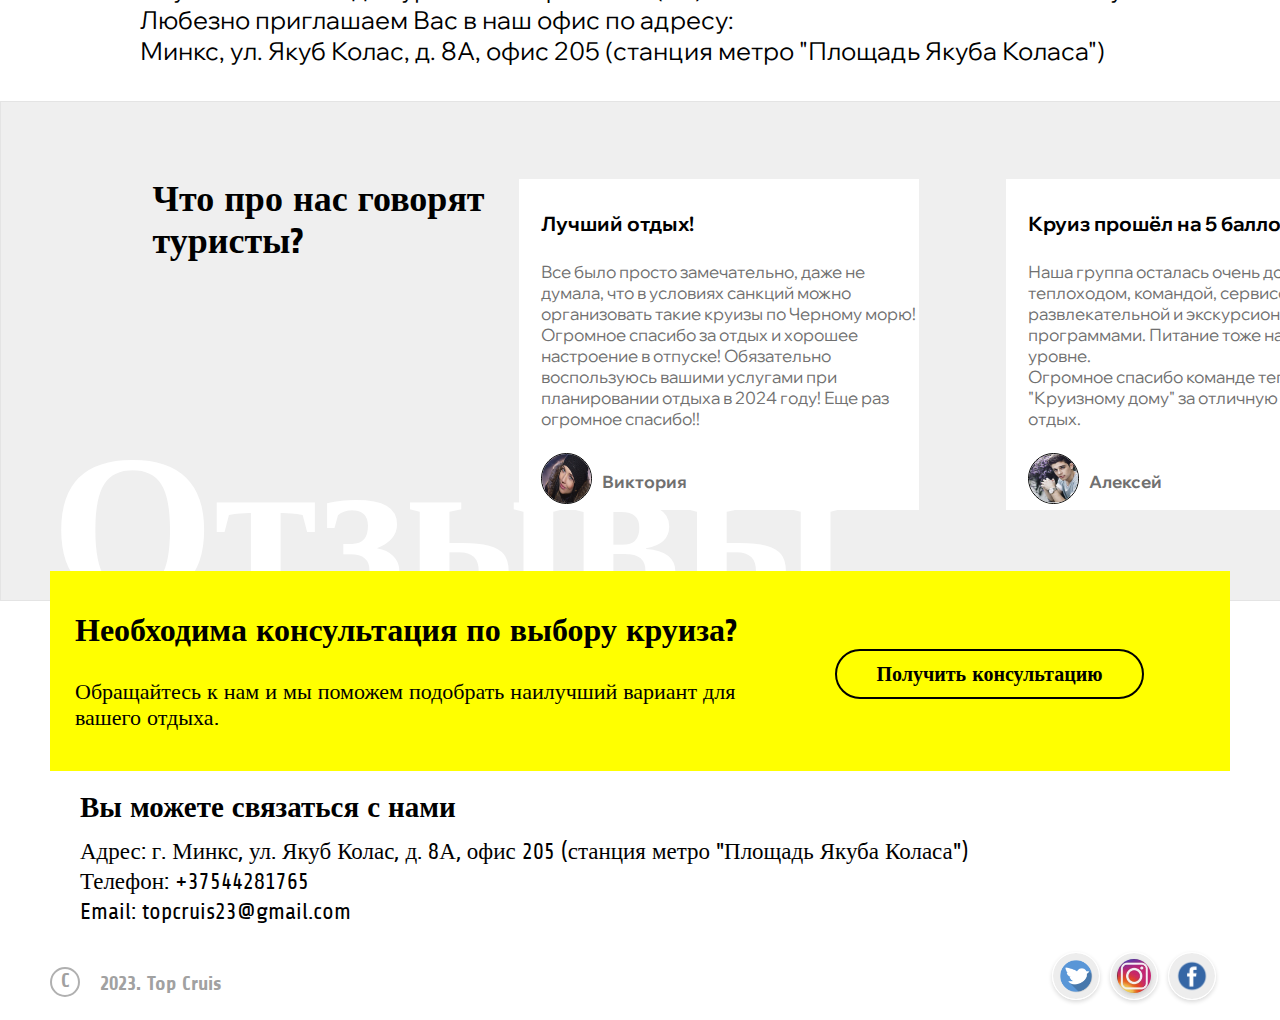
==== commit 8660b898: "Update index.html" ====
--- a/index.html
+++ b/index.html
@@ -1,4 +1,5 @@
 <!DOCTYPE html>
+<meta name="viewport" content="width=device-width, initial-scale=1">
 <html lang="en">
     <head>
         <meta charset="UTF-8">
--- a/css/main.css
+++ b/css/main.css
@@ -1,5 +1,5 @@
 @import "./reset.css";
-@import url('https://fonts.googleapis.com/css2?family=Damion&family=Playfair+Display:wght@400;700&family=Share:wght@700&display=swap');
+@import url('https://fonts.googleapis.com/css2?family=Damion&family=Playfair+Display:wght@400;700&family=Share:wght@700&family=Wix+Madefor+Display&display=swap');
 body{
     color: #000;
     font-family: 'Damion', cursive;
@@ -99,7 +99,7 @@
 
 .water p {
     font-size: 25px;
-    font-family: Playfair Display;
+    font-family: Wix Madefor Display;
     font-weight: 400;
     text-align: justify;
     text-indent: 60px;
@@ -226,22 +226,313 @@
     font-weight: 550;
     border: yellow;
 }
+.popular-cruis_button {
+    margin-top: 50px;
+}
 .MCruis {
     font-size: 18px;
-    margin-top: 10px;
-}
-
-
+    margin-top: 20px;
+}
+
+
+.cards4_M {
+    display: none;
+}
+.cards5_M {
+    display: none;
+}
+.cards6_M {
+    display: none;
+}
+.cards7_M {
+    display: none;
+}
 .cards1 {
-    margin-top: 20px;
-}
-.cards__body {
-    font-family: Share;
-    font-size: 16px;
-    font-weight: bold;
-}
-.cards__body p {
-    color: #00000065;
+    margin-top: 40px;
+}
+.cards2 {
+    margin-top: -70px;
+}
+.cards3 {
+    margin-top: -70px;
+}
+.cards4 {
+    margin-top: -70px;
+}
+.cards__body_R {
+    font-family: Wix Madefor Display;
+    font-size: 17px;
+    font-weight: 500;
+    white-space: nowrap;
+    margin-left: -50px;
+}
+.cards__body_M {
+    font-family: Wix Madefor Display;
+    font-size: 17px;
+    font-weight: bold;
+    white-space: nowrap;
+    margin-left: -40px;
+}
+.cards__body_M1_new {
+    font-family: Wix Madefor Display;
+    font-size: 17px;
+    font-weight: bold;
+    white-space: nowrap;
+    margin-left: -35px;
+}
+.cards__body_M1 {
+    font-family: Wix Madefor Display;
+    font-size: 17px;
+    font-weight: bold;
+    white-space: nowrap;
+    margin-left: -35px;
+}
+.cards__body_M2_new {
+    font-family: Wix Madefor Display;
+    font-size: 17px;
+    font-weight: bold;
+    white-space: nowrap;
+    margin-left: 15px;
+}
+.cards__body_M2 {
+    font-family: Wix Madefor Display;
+    font-size: 17px;
+    font-weight: bold;
+    white-space: nowrap;
+    margin-left: 5px;
+}
+.cards__body_M3 {
+    font-family: Wix Madefor Display;
+    font-size: 17px;
+    font-weight: bold;
+    white-space: nowrap;
+    margin-left: -52px;
+}
+.cards__body_M4 {
+    font-family: Wix Madefor Display;
+    font-size: 17px;
+    font-weight: bold;
+    white-space: nowrap;
+    margin-left: 4px;
+}
+.cards__body_M5 {
+    font-family: Wix Madefor Display;
+    font-size: 17px;
+    font-weight: bold;
+    white-space: nowrap;
+    margin-left: -7px;
+}
+.cards__body_M6 {
+    font-family: Wix Madefor Display;
+    font-size: 17px;
+    font-weight: bold;
+    white-space: nowrap;
+    margin-left: -7px;
+}
+.cards__body_M7 {
+    font-family: Wix Madefor Display;
+    font-size: 17px;
+    font-weight: bold;
+    white-space: nowrap;
+    margin-left: -7px;
+}
+.cards__body_M p {
+    font-weight: 500;
+}
+.cards__body_M1_new p {
+    font-weight: 500;
+}
+.cards__body_M1 p {
+    font-weight: 500;
+}
+.cards__body_M2_new p {
+    font-weight: 500;
+}
+.cards__body_M2 p {
+    font-weight: 500;
+}
+.cards__body_M3 p {
+    font-weight: 500;
+}
+.cards__body_M4 p {
+    font-weight: 500;
+}
+.cards__body_M5 p {
+    font-weight: 500;
+}
+.cards__body_M6 p {
+    font-weight: 500;
+}
+.cards__body_M7 p {
+    font-weight: 500;
+}
+.cards__body_M a {
+    margin-left: 10px;
+}
+.cards__body_M1_new a {
+    margin-left: 10px;
+}
+.cards__body_M1 a {
+    margin-left: 10px;
+}
+.cards__body_M2_new a {
+    margin-left: 10px;
+}
+.cards__body_M2 a {
+    margin-left: 10px;
+}
+.cards__body_M3 a {
+    margin-left: 10px;
+}
+.cards__body_M4 a {
+    margin-left: 10px;
+}
+.cards__body_M5 a {
+    margin-left: 10px;
+}
+.cards__body_M6 a {
+    margin-left: 10px;
+}
+.cards__body_M7 a {
+    margin-left: 10px;
+}
+.cards__body_R a {
+    margin-left: 10px;
+    font-weight: bold;
+}
+.cards__body1_R a {
+    margin-left: 10px;
+}
+.cards__body2_R a {
+    margin-left: 10px;
+}
+.cards__body1_R {
+    font-family: Wix Madefor Display;
+    font-size: 17px;
+    font-weight: bold;
+    white-space: nowrap;
+    margin-left: -50px;
+}
+.cards__body1_R p {
+    font-weight: 500;
+}
+.cards__body2_R {
+    font-family: Wix Madefor Display;
+    font-size: 17px;
+    font-weight: bold;
+    white-space: nowrap;
+    margin-left: -3px;
+}
+.cards__body2_R p {
+    font-weight: 500;
+}
+.cards__body_R button {
+    border: 1px solid rgb(0, 225, 255);
+    background-color: rgb(0, 225, 255);
+    color: black;
+    max-width: 170px;
+    height: 35px;
+    margin-left: -10px;
+}
+.cards__body1_R button {
+    border: 1px solid rgb(0, 225, 255);
+    background-color: rgb(0, 225, 255);
+    color: black;
+    max-width: 170px;
+    height: 35px;
+    margin-left: -10px;
+}
+.cards__body2_R button {
+    border: 1px solid rgb(0, 225, 255);
+    background-color: rgb(0, 225, 255);
+    color: black;
+    max-width: 170px;
+    height: 35px;
+    margin-left: -10px;
+}
+.cards__body_M button {
+    border: 1px solid rgb(0, 225, 255);
+    background-color: rgb(0, 225, 255);
+    color: black;
+    max-width: 170px;
+    height: 35px;
+    margin-left: -10px;
+}
+.cards__body_M1_new button {
+    border: 1px solid rgb(0, 225, 255);
+    background-color: rgb(0, 225, 255);
+    color: black;
+    max-width: 170px;
+    height: 35px;
+    margin-left: -10px;
+}
+.cards__body_M1 button {
+    border: 1px solid rgb(0, 225, 255);
+    background-color: rgb(0, 225, 255);
+    color: black;
+    max-width: 170px;
+    height: 35px;
+    margin-left: -10px;
+}
+.cards__body_M2_new button {
+    border: 1px solid rgb(0, 225, 255);
+    background-color: rgb(0, 225, 255);
+    color: black;
+    max-width: 170px;
+    height: 35px;
+    margin-left: -10px;
+}
+.cards__body_M2 button {
+    border: 1px solid rgb(0, 225, 255);
+    background-color: rgb(0, 225, 255);
+    color: black;
+    max-width: 170px;
+    height: 35px;
+    margin-left: -10px;
+}
+.cards__body_M3 button {
+    border: 1px solid rgb(0, 225, 255);
+    background-color: rgb(0, 225, 255);
+    color: black;
+    max-width: 170px;
+    height: 35px;
+    margin-left: -10px;
+}
+.cards__body_M4 button {
+    border: 1px solid rgb(0, 225, 255);
+    background-color: rgb(0, 225, 255);
+    color: black;
+    max-width: 170px;
+    height: 35px;
+    margin-left: -10px;
+}
+.cards__body_M5 button {
+    border: 1px solid rgb(0, 225, 255);
+    background-color: rgb(0, 225, 255);
+    color: black;
+    max-width: 170px;
+    height: 35px;
+    margin-left: -10px;
+}
+.cards__body_M6 button {
+    border: 1px solid rgb(0, 225, 255);
+    background-color: rgb(0, 225, 255);
+    color: black;
+    max-width: 170px;
+    height: 35px;
+    margin-left: -10px;
+}
+.cards__body_M7 button {
+    border: 1px solid rgb(0, 225, 255);
+    background-color: rgb(0, 225, 255);
+    color: black;
+    max-width: 170px;
+    height: 35px;
+    margin-left: -10px;
+}
+.cards__body_R p {
+    color: #000000;
+    font-weight: 500;
 }
 .cards__row {
     max-width: 1180px;
@@ -254,9 +545,6 @@
     padding: 0 30px;
     margin: 0 auto;
     display: flex;
-}
-.cards2 {
-    margin-top: 50px;
 }
 .cards__column {
     padding: 0 7px;
@@ -264,17 +552,16 @@
 }
 .cards__column1_1 {
     width: 280px;
-    padding: 0 7px;
     height: 361px;
 }
 .cards__column2_1 {
     width: 280px;
-    padding: 0 7px;
+    padding: 0 1px;
     height: 361px;
 }
 .cards__column3_1 {
     width: 280px;
-    padding: 0 7px;
+    padding: 0 1px;
     height: 361px;
 }
 .cards__column4_1 {
@@ -297,68 +584,68 @@
     padding: 0 7px;
     height: 361px;
 }
-.cards__image {
+.cards__image1 {
+    width: 200px;
     margin: 0px 0px 20px 0px;
     padding: 0px 0px 58% 0px;
-    height: 206px;
+    height: 200px;
     overflow: hidden;
     position: relative;
-}
-.cards__image1 {
-    width: 265px;
+    margin-left: 10px;
+}
+.cards__image2 {
+    width: 200px;
     margin: 0px 0px 20px 0px;
     padding: 0px 0px 58% 0px;
-    height: 206px;
+    height: 200px;
     overflow: hidden;
     position: relative;
-}
-.cards__image2 {
-    width: 265px;
+    margin-left: 60px;
+}
+.cards__image3 {
+    width: 200px;
     margin: 0px 0px 20px 0px;
     padding: 0px 0px 58% 0px;
-    height: 206px;
+    height: 200px;
     overflow: hidden;
     position: relative;
-}
-.cards__image3 {
-    width: 265px;
+    margin-left: 10px;
+}
+.cards__image4 {
+    width: 200px;
     margin: 0px 0px 20px 0px;
     padding: 0px 0px 58% 0px;
-    height: 206px;
+    height: 200px;
     overflow: hidden;
     position: relative;
-}
-.cards__image4 {
-    width: 265px;
+    margin-left: 50px;
+}
+.cards__image5 {
+    width: 200px;
     margin: 0px 0px 20px 0px;
     padding: 0px 0px 58% 0px;
-    height: 206px;
+    height: 200px;
     overflow: hidden;
     position: relative;
-}
-.cards__image5 {
-    width: 265px;
+    margin-left: 5px;
+}
+.cards__image6 {
+    width: 200px;
     margin: 0px 0px 20px 0px;
     padding: 0px 0px 58% 0px;
-    height: 206px;
+    height: 200px;
     overflow: hidden;
     position: relative;
-}
-.cards__image6 {
-    width: 265px;
+    margin-left: 60px;
+}
+.cards__image7 {
+    width: 200px;
     margin: 0px 0px 20px 0px;
     padding: 0px 0px 58% 0px;
-    height: 206px;
+    height: 200px;
     overflow: hidden;
     position: relative;
-}
-.cards__image7 {
-    width: 265px;
-    margin: 0px 0px 20px 0px;
-    padding: 0px 0px 58% 0px;
-    height: 206px;
-    overflow: hidden;
-    position: relative;
+    margin-left: 5px;
 }
 .cards__image1 img{
     width: 100%;
@@ -418,8 +705,11 @@
 }
 
 
-.company {
-    margin-top: 42px;
+.company_R {
+    margin-top: -70px;
+}
+.company_M {
+    margin-top: -70px;
 }
 .about_company {
     width: 1218px; 
@@ -443,7 +733,7 @@
     padding: 0 30px;
     margin: 0 auto;
     font-size: 25px;
-    font-family: Playfair Display;
+    font-family: Wix Madefor Display;
     font-weight: 400;
     color: #000;
     text-align: justify;
@@ -500,12 +790,12 @@
 }
 .otziv1_text {
     font-size: 17px;
-    font-family: Share;
+    font-family: Wix Madefor Display;
 }
 .otziv1_text h1 {
     font-weight: bold;
     font-size: 20px;
-    margin-top: 41px;
+    margin-top: 31px;
     margin-left: 21px;
 }
 .otziv1_text p {
@@ -537,12 +827,12 @@
 }
 .otziv2_text {
     font-size: 17px;
-    font-family: Share;
+    font-family: Wix Madefor Display;
 }
 .otziv2_text h1 {
     font-weight: bold;
     font-size: 20px;
-    margin-top: 41px;
+    margin-top: 31px;
     margin-left: 21px;
 }
 .otziv2_text p {
@@ -580,7 +870,7 @@
     width: 1218px; 
     height: 200px; 
     border:1px solid yellow; 
-    margin:auto; 
+    margin: auto; 
     background: yellow;
 }
 .consult_take b {
@@ -596,7 +886,7 @@
     font-family: Share;
 }
 .consult_text h1 {
-    margin-top: 61px;
+    margin-top: 60px;
     font-weight: bold;
     font-size: 32px;
 }
@@ -690,7 +980,10 @@
 
 
 .cards_R {
-    margin-top: 20px;
+    margin-top: 40px;
+}
+.cards_R1 {
+    margin-top: -70px;
 }
 
 
--- a/css/media.css
+++ b/css/media.css
@@ -1,385 +1,609 @@
-@media (max-width: 1180px) {
-    .nav-list {
-        display: none;
-    }
-    .nav-button {
-        position: absolute;
-        display: block;
-        z-index: 9;
-        top: 46px;
-        right: 30px;
-    }
-    .nav.open .nav-list {
-        position: fixed;
-        top: 0;
-        bottom: 0;
-        left: 0;
-        right: 0;
-        background-color: white;
-
-        z-index: 1;
-        padding: 46px 30px;
-        display: flex;
-        flex-direction: column;
-        row-gap: 40px;
-
-        font-size: 34px;
-        font-weight: 600px;
-    }
-    .nav.open .nav-list a {
-        color: black;
-    }
-    .nav.open .nav-list .PMC button {
-        display: none;
-    }
-
-    .header-content {
-        display: none;
-    }
-    .W {
-        margin-top: 25px;
-    }
-    .popular-cruis {
-        margin-top: 20px;
-    }
-}
-
-@media (max-height: 189px) {
-    .LOGO {
-        height: 100%;
-    }
-}
-
-@media (max-width: 600px) {
-    .header-nav .logo {
-        font-size: 21px;
-        margin-top: -40px;
-        margin-left: 120px;
-    }
-    .nav-button {
-        width: 33px;
-        height: 33px;
-        margin-top: -20px;
-        margin-left: -120px;
-    }
-    .header-nav img {
-        width: 25px;
-        height: 25px;
-    }
-
-
-    .W {
-        font-size: 23px;
-        margin-bottom: 5px;
-    }
-    .water p {
-        font-size: 16px;
-    }
-
-
-    .popular-cruis {
-        font-size: 23px;
-    }
-    .img1 {
-        width: 500px;
-        height: 200px;
-    }
-    .img2 {
-        width: 500px;
-        margin-left: 0px;
-        height: 200px;
-        margin-top: 15px;
-    }
-    .img3 {
-        width: 500px;
-        margin-left: 0px;
-        height: 200px;
-        margin-top: 15px;
-    }
-    .img4 {
-        width: 500px;
-        margin-left: 0px;
-        height: 200px;
-        margin-top: 15px;
-    }
-    .img5 {
-        width: 500px;
-        margin-left: 0px;
-        height: 200px;
-        margin-top: 15px;
-    }
-    .service-card-img1 {
-        font-size: 18px;
-        margin-top: -47px;
-    }
-    .service-card-img2 {
-        font-size: 18px;
-        margin-top: -47px;
-        margin-left: 15px;
-    }
-    .service-card-img3 {
-        font-size: 18px;
-        margin-top: -47px;
-        margin-left: 15px;
-    }
-    .service-card-img4 {
-        font-size: 18px;
-        margin-top: -47px;
-        margin-left: 15px;
-    }
-    .service-card-img5 {
-        font-size: 18px;
-        margin-top: -47px;
-        margin-left: 15px;
-    }
-
-
-    .popular-cruis_button {
-        margin-top: 25px;
-    }
-    .popular-cruis_button h1 {
-        font-size: 23px;
-    }
-    .MCruis {
-        font-size: 15px;
-    }
-    .MCruis button {
-        width: 150px;
-        height: 30px;
-        margin-left: 30px;
-    }
-
-
-    .cards__body {
-        font-size: 9px;
-        margin-top: -15px;
-    }
-    .cards__image1 {
-        width: 130px;
-        height: 103px;
-    }
-    .cards__image2 {
-        width: 130px;
-        height: 103px;
-    }
-    .cards__image3 {
-        width: 130px;
-        height: 103px;
-    }
-    .cards__image4 {
-        width: 130px;
-        height: 103px;
-    }
-    .cards__image5 {
-        width: 130px;
-        height: 103px;
-    }
-    .cards__image6 {
-        width: 130px;
-        height: 103px;
-    }
-    .cards__image7 {
-        width: 130px;
-        height: 103px;
-    }
-    .cards2 {
-        margin-top: -361px;
-        margin-left: 583px;
-    }
-
-
-    .company {
-        margin-top: -130px;
-    }
-    .about_company {
-        width: 500px;
-        height: 40px;
-        font-size: 23px;
-    }
-    .about_company p {
-        margin-top: -16px;
-    }
-    .company_text {
-        font-size: 16px;
-    }
-
-
-    .otziv_font {
-        width: 600px;
-        height: 350px;
-        margin-top: -10px;
-    }
-    .otzivD_text {
-        display: none;
-    }
-    .otzivM_text {
-        display: block;
-        font-size: 23px;
-        margin-left: 0px;
-        margin-top: 20px;
-    }
-    .otziv_name {
-        display: none;
-    }
-    .otziv1 {
-        width: 250px;
-        height: 215px; 
-        margin-top: 20px;
-        margin-left: -460px;
-    }
-    .otziv1_text h1 {
-        font-size: 13px;
-        margin-top: 25px;
-        margin-left: 15px;
-    }
-    .otziv1_text p {
-        font-size: 11px;
-        margin-left: 15px;
-        margin-right: 15px;
-    }
-    .otziv1_text img {
-        width: 30px;
-        height: 30px;
-        margin-top: -5px;
-        margin-left: 12px;
-    }
-    .otziv1_text a {
-        font-size: 13px;
-    }
-    .otziv2 {
-        width: 250px;
-        height: 215px; 
-        margin-top: 20px;
-        margin-left: -50px;
-    }
-    .otziv2_text h1 {
-        font-size: 13px;
-        margin-top: 25px;
-        margin-left: 15px;
-    }
-    .otziv2_text p {
-        font-size: 11px;
-        margin-left: 15px;
-        margin-right: 15px;
-    }
-    .otziv2_text img {
-        width: 30px;
-        height: 30px;
-        margin-top: -5px;
-        margin-left: 12px;
-    }
-    .otziv2_text a {
-        font-size: 13px;
-    }
-
-
-    .consult_take {
-        width: 500px;
-        height: 140px;
-    }
-    .consult_text h1 {
-        display: none;
-    }
-    .consult button {
-        width: 160px;
-        height: 30px;
-        margin-left: 300px;
-        font-size: 12px;
-    }
-    .consult_text p {
-        display: none;
-    }
-    .consult_take b {
-        display: block;
-        font-size: 18px;
-        margin-top: 20px;
-    }
-    .consult_take a1 {
-        display: block;
-        font-size: 14px;
-        margin-top: -15px;
-    }
-
-
-    .contact h1 {
-        font-size: 24px;
-        margin-top: -20px;
-    }
-    .contact p {
-        font-size: 17px;
-    }
-
-
-    .end p {
-        display: none;
-    }
-    .end b {
-        display: none;
-    }
-    .twitter a {
-        margin-left: -800px;
-    }
-    .instagram a {
-        margin-left: -750px;
-    }
-    .facebook a {
-        margin-left: -700px;
-    }
-
-
-
-
-    .modal-dialog {
-        max-width: 300px;
-        margin: 30px auto;
-    }
-    .modal-dialog_send {
-        max-width: 300px;
-        margin: 30px auto;
-    }
-    .logo1 {
-        font-size: 14px;
-    }
-    .logo1 img {
-        height: 17px;
-        width: 17px;
-    }
-    .modal-content h3 {
-        font-size: 20px
-    }
-    .modal-body {
-        margin-left: 30px;
-    }
-    .modal-body input {
-        height: 25px;
-        width: 220px;
-    }
-
-    .cards1 {
-        display: none;
-    }
-    .cards2 {
-        display: none;
-    }
-
-    .cards1_M {
-        display: block;
-    }
-    .cards2_M {
-        display: block;
-    }
-    .cards3_M {
-        display: block;
-    }
-
-    .cards1_M {
-        margin-top: 20px;
-    }
-    .cards2_M {
-        margin-top: -150px;
-    }
-    .cards3_M {
-        margin-top: -150px;
-        width: 200px;
-    }
-}
+@media (max-width: 1180px) {
+    .nav-list {
+        display: none;
+    }
+    .nav-button {
+        position: absolute;
+        display: block;
+        z-index: 9;
+        top: 46px;
+        right: 30px;
+    }
+    .nav.open .nav-list {
+        position: fixed;
+        top: 0;
+        bottom: 0;
+        left: 0;
+        right: 0;
+        background-color: white;
+
+        z-index: 1;
+        padding: 46px 30px;
+        display: flex;
+        flex-direction: column;
+        row-gap: 40px;
+
+        font-size: 34px;
+        font-weight: 600px;
+    }
+    .nav.open .nav-list a {
+        color: black;
+    }
+    .nav.open .nav-list .PMC button {
+        display: none;
+    }
+
+    .header-content {
+        display: none;
+    }
+    .W {
+        margin-top: 25px;
+    }
+    .popular-cruis {
+        margin-top: 20px;
+    }
+}
+
+@media (max-height: 189px) {
+    .LOGO {
+        height: 100%;
+    }
+}
+
+@media (max-width: 320px) {
+    .header-nav .logo {
+        font-size: 21px;
+        margin-top: -40px;
+        margin-left: 120px;
+    }
+    .nav-button {
+        width: 33px;
+        height: 33px;
+        margin-top: -20px;
+        margin-left: -120px;
+    }
+    .header-nav img {
+        width: 25px;
+        height: 25px;
+    }
+
+
+    .W {
+        font-size: 23px;
+        margin-bottom: 5px;
+    }
+    .water p {
+        font-size: 16px;
+    }
+
+
+    .popular-cruis {
+        font-size: 23px;
+    }
+    .img1 {
+        width: 500px;
+        height: 200px;
+    }
+    .img2 {
+        width: 500px;
+        margin-left: 0px;
+        height: 200px;
+        margin-top: 15px;
+    }
+    .img3 {
+        width: 500px;
+        margin-left: 0px;
+        height: 200px;
+        margin-top: 15px;
+    }
+    .img4 {
+        width: 500px;
+        margin-left: 0px;
+        height: 200px;
+        margin-top: 15px;
+    }
+    .img5 {
+        width: 500px;
+        margin-left: 0px;
+        height: 200px;
+        margin-top: 15px;
+    }
+    .service-card-img1 {
+        font-size: 18px;
+        margin-top: -47px;
+    }
+    .service-card-img2 {
+        font-size: 18px;
+        margin-top: -47px;
+        margin-left: 15px;
+    }
+    .service-card-img3 {
+        font-size: 18px;
+        margin-top: -47px;
+        margin-left: 15px;
+    }
+    .service-card-img4 {
+        font-size: 18px;
+        margin-top: -47px;
+        margin-left: 15px;
+    }
+    .service-card-img5 {
+        font-size: 18px;
+        margin-top: -47px;
+        margin-left: 15px;
+    }
+
+
+    .popular-cruis_button {
+        margin-top: 25px;
+    }
+    .popular-cruis_button h1 {
+        font-size: 23px;
+    }
+    .MCruis {
+        font-size: 15px;
+    }
+    .MCruis button {
+        width: 150px;
+        height: 30px;
+        margin-left: 30px;
+    }
+
+
+    .cards1 {
+        display: none;
+    }
+    .cards2 {
+        display: none;
+    }
+    .cards3 {
+        display: none;
+    }
+    .cards4 {
+        display: none;
+    }
+
+
+    .cards1_M {
+        display: block;
+    }
+    .cards2_M {
+        display: block;
+    }
+    .cards3_M {
+        display: block;
+    }
+    .cards4_M {
+        display: block;
+    }
+    .cards5_M {
+        display: block;
+    }
+    .cards6_M {
+        display: block;
+    }
+    .cards7_M {
+        display: block;
+    }
+
+
+    .cards_R {
+        margin-top: 25px;
+    }
+    .cards__item_R .cards__image2 {
+        margin-left: -435px;
+    }
+    .cards__body_R {
+        font-size: 9px;
+        margin-top: -15px;
+    }
+    .cards__image1 {
+        width: 150px;
+        height: 150px;
+        margin-left: 20px;
+    }
+    .cards__image2 {
+        width: 150px;
+        height: 150px;
+        margin-left: -400px;
+        margin-top: 220px;
+    }
+    .cards__image3 {
+        width: 150px;
+        height: 150px;
+        margin-left: 20px;
+        margin-top: 100px;
+    }
+    .cards__image4 {
+        width: 150px;
+        height: 150px;
+    }
+    .cards__image5 {
+        width: 150px;
+        height: 150px;
+    }
+    .cards__image6 {
+        width: 150px;
+        height: 150px;
+    }
+    .cards__image7 {
+        width: 150px;
+        height: 150px;
+    }
+    .cards2 {
+        margin-top: -361px;
+        margin-left: 583px;
+    }
+    .cards__body1_R {
+        font-size: 15px;
+        margin-left: 40px;
+        margin-top: -4px;
+    }
+    .cards__body1_R a {
+        margin-left: 10px;
+    }
+    .cards__body1_R button {
+        width: 130px;
+        height: 25px;
+    }
+    .cards__body2_R {
+        font-size: 15px;
+        margin-left: -250px;
+        margin-top: 220px;
+    }
+    .cards__body2_R a {
+        margin-left: 10px;
+    }
+    .cards__body2_R button {
+        width: 130px;
+        height: 25px;
+    }
+    .cards__body_R {
+        font-size: 15px;
+        margin-left: 10px;
+        margin-top: 105px;
+    }
+    .cards__body_R a {
+        margin-left: 10px;
+    }
+    .cards__body_R button {
+        width: 130px;
+        height: 25px;
+    }
+
+
+    .cards1_M .cards__image1 {
+        width: 150px;
+        height: 150px;
+        margin-left: 20px;
+        margin-top: 5px;
+    }
+    .cards2_M .cards__image1 {
+        width: 150px;
+        height: 150px;
+        margin-left: 20px;
+        margin-top: 20px;
+    }
+    .cards3_M .cards__image3 {
+        width: 150px;
+        height: 150px;
+        margin-left: 20px;
+        margin-top: 40px;
+    }
+    .cards4_M .cards__image4 {
+        width: 150px;
+        height: 150px;
+        margin-left: 15px;
+        margin-top: -100px;
+    }
+    .cards5_M .cards__image5 {
+        width: 150px;
+        height: 150px;
+        margin-left: 15px;
+        margin-top: -235px;
+    }
+    .cards6_M .cards__image6 {
+        width: 150px;
+        height: 150px;
+        margin-left: 15px;
+        margin-top: -370px;
+    }
+    .cards7_M .cards__image7 {
+        width: 150px;
+        height: 150px;
+        margin-left: 15px;
+        margin-top: -500px;
+    }
+
+    .cards__body_M1 {
+        font-size: 15px;
+        margin-left: -100px;
+        margin-top: 5px;
+    }
+    .cards__body_M1 a {
+        margin-left: 10px;
+    }
+    .cards__body_M1 button {
+        width: 130px;
+        height: 25px;
+    }
+
+    .cards__body_M2 {
+        font-size: 15px;
+        margin-left: -100px;
+        margin-top: 20px;
+    }
+    .cards__body_M2 a {
+        margin-left: 10px;
+    }
+    .cards__body_M2 button {
+        width: 130px;
+        height: 25px;
+    }
+
+    .cards__body_M3 {
+        font-size: 15px;
+        margin-left: 8px;
+        margin-top: 37px;
+    }
+    .cards__body_M3 a {
+        margin-left: 10px;
+    }
+    .cards__body_M3 button {
+        width: 130px;
+        height: 25px;
+    }
+
+    .cards__body_M4 {
+        font-size: 15px;
+        margin-left: -100px;
+        margin-top: -100px;
+    }
+    .cards__body_M4 a {
+        margin-left: 10px;
+    }
+    .cards__body_M4 button {
+        width: 130px;
+        height: 25px;
+    }
+
+    .cards__body_M5 {
+        font-size: 15px;
+        margin-left: -100px;
+        margin-top: -235px;
+    }
+    .cards__body_M5 a {
+        margin-left: 10px;
+    }
+    .cards__body_M5 button {
+        width: 130px;
+        height: 25px;
+    }
+
+    .cards__body_M6 {
+        font-size: 15px;
+        margin-left: -100px;
+        margin-top: -370px;
+    }
+    .cards__body_M6 a {
+        margin-left: 10px;
+    }
+    .cards__body_M6 button {
+        width: 130px;
+        height: 25px;
+    }
+
+    .cards__body_M7 {
+        font-size: 15px;
+        margin-left: -100px;
+        margin-top: -500px;
+    }
+    .cards__body_M7 a {
+        margin-left: 10px;
+    }
+    .cards__body_M7 button {
+        width: 130px;
+        height: 25px;
+        margin-bottom: -500px;
+    }
+
+
+
+    .company_M {
+        margin-top: -635px;
+    }
+    .company_R {
+        margin-top: -35px;
+    }
+    .about_company {
+        width: 500px;
+        height: 40px;
+        font-size: 23px;
+    }
+    .about_company p {
+        margin-top: -16px;
+    }
+    .company_text {
+        font-size: 16px;
+    }
+
+
+    .otziv_font {
+        width: 600px;
+        height: 350px;
+        margin-top: -10px;
+    }
+    .otzivD_text {
+        display: none;
+    }
+    .otzivM_text {
+        display: block;
+        font-size: 23px;
+        margin-left: 0px;
+        margin-top: 20px;
+    }
+    .otziv_name {
+        display: none;
+    }
+    .otziv1 {
+        width: 250px;
+        height: 215px; 
+        margin-top: 20px;
+        margin-left: -460px;
+    }
+    .otziv1_text h1 {
+        font-size: 13px;
+        margin-top: 25px;
+        margin-left: 15px;
+    }
+    .otziv1_text p {
+        font-size: 11px;
+        margin-left: 15px;
+        margin-right: 15px;
+    }
+    .otziv1_text img {
+        width: 30px;
+        height: 30px;
+        margin-top: -5px;
+        margin-left: 12px;
+    }
+    .otziv1_text a {
+        font-size: 13px;
+    }
+    .otziv2 {
+        width: 250px;
+        height: 215px; 
+        margin-top: 20px;
+        margin-left: -50px;
+    }
+    .otziv2_text h1 {
+        font-size: 13px;
+        margin-top: 25px;
+        margin-left: 15px;
+    }
+    .otziv2_text p {
+        font-size: 11px;
+        margin-left: 15px;
+        margin-right: 15px;
+    }
+    .otziv2_text img {
+        width: 30px;
+        height: 30px;
+        margin-top: -5px;
+        margin-left: 12px;
+    }
+    .otziv2_text a {
+        font-size: 13px;
+    }
+
+
+    .consult_take {
+        width: 500px;
+        height: 140px;
+    }
+    .consult_text h1 {
+        display: none;
+    }
+    .consult button {
+        width: 160px;
+        height: 30px;
+        margin-left: 300px;
+        font-size: 12px;
+    }
+    .consult_text p {
+        display: none;
+    }
+    .consult_take b {
+        display: block;
+        font-size: 18px;
+        margin-top: 20px;
+    }
+    .consult_take a1 {
+        display: block;
+        font-size: 14px;
+        margin-top: -15px;
+    }
+
+
+    .contact h1 {
+        font-size: 24px;
+        margin-top: -20px;
+    }
+    .contact p {
+        font-size: 17px;
+    }
+
+
+    .end p {
+        display: none;
+    }
+    .end b {
+        display: none;
+    }
+    .twitter a {
+        margin-left: -800px;
+    }
+    .instagram a {
+        margin-left: -750px;
+    }
+    .facebook a {
+        margin-left: -700px;
+    }
+
+
+
+
+    .modal-dialog {
+        max-width: 300px;
+        margin: 30px auto;
+    }
+    .modal-dialog_send {
+        max-width: 300px;
+        margin: 30px auto;
+    }
+    .logo1 {
+        font-size: 14px;
+    }
+    .logo1 img {
+        height: 17px;
+        width: 17px;
+    }
+    .modal-content h3 {
+        font-size: 20px
+    }
+    .modal-body {
+        margin-left: 30px;
+    }
+    .modal-body input {
+        height: 25px;
+        width: 220px;
+    }
+
+    .cards1 {
+        display: none;
+    }
+    .cards2 {
+        display: none;
+    }
+
+    .cards1_M {
+        display: block;
+    }
+    .cards2_M {
+        display: block;
+    }
+    .cards3_M {
+        display: block;
+    }
+
+    .cards1_M {
+        margin-top: 20px;
+    }
+    .cards2_M {
+        margin-top: -150px;
+    }
+    .cards3_M {
+        margin-top: -150px;
+        width: 200px;
+    }
+}
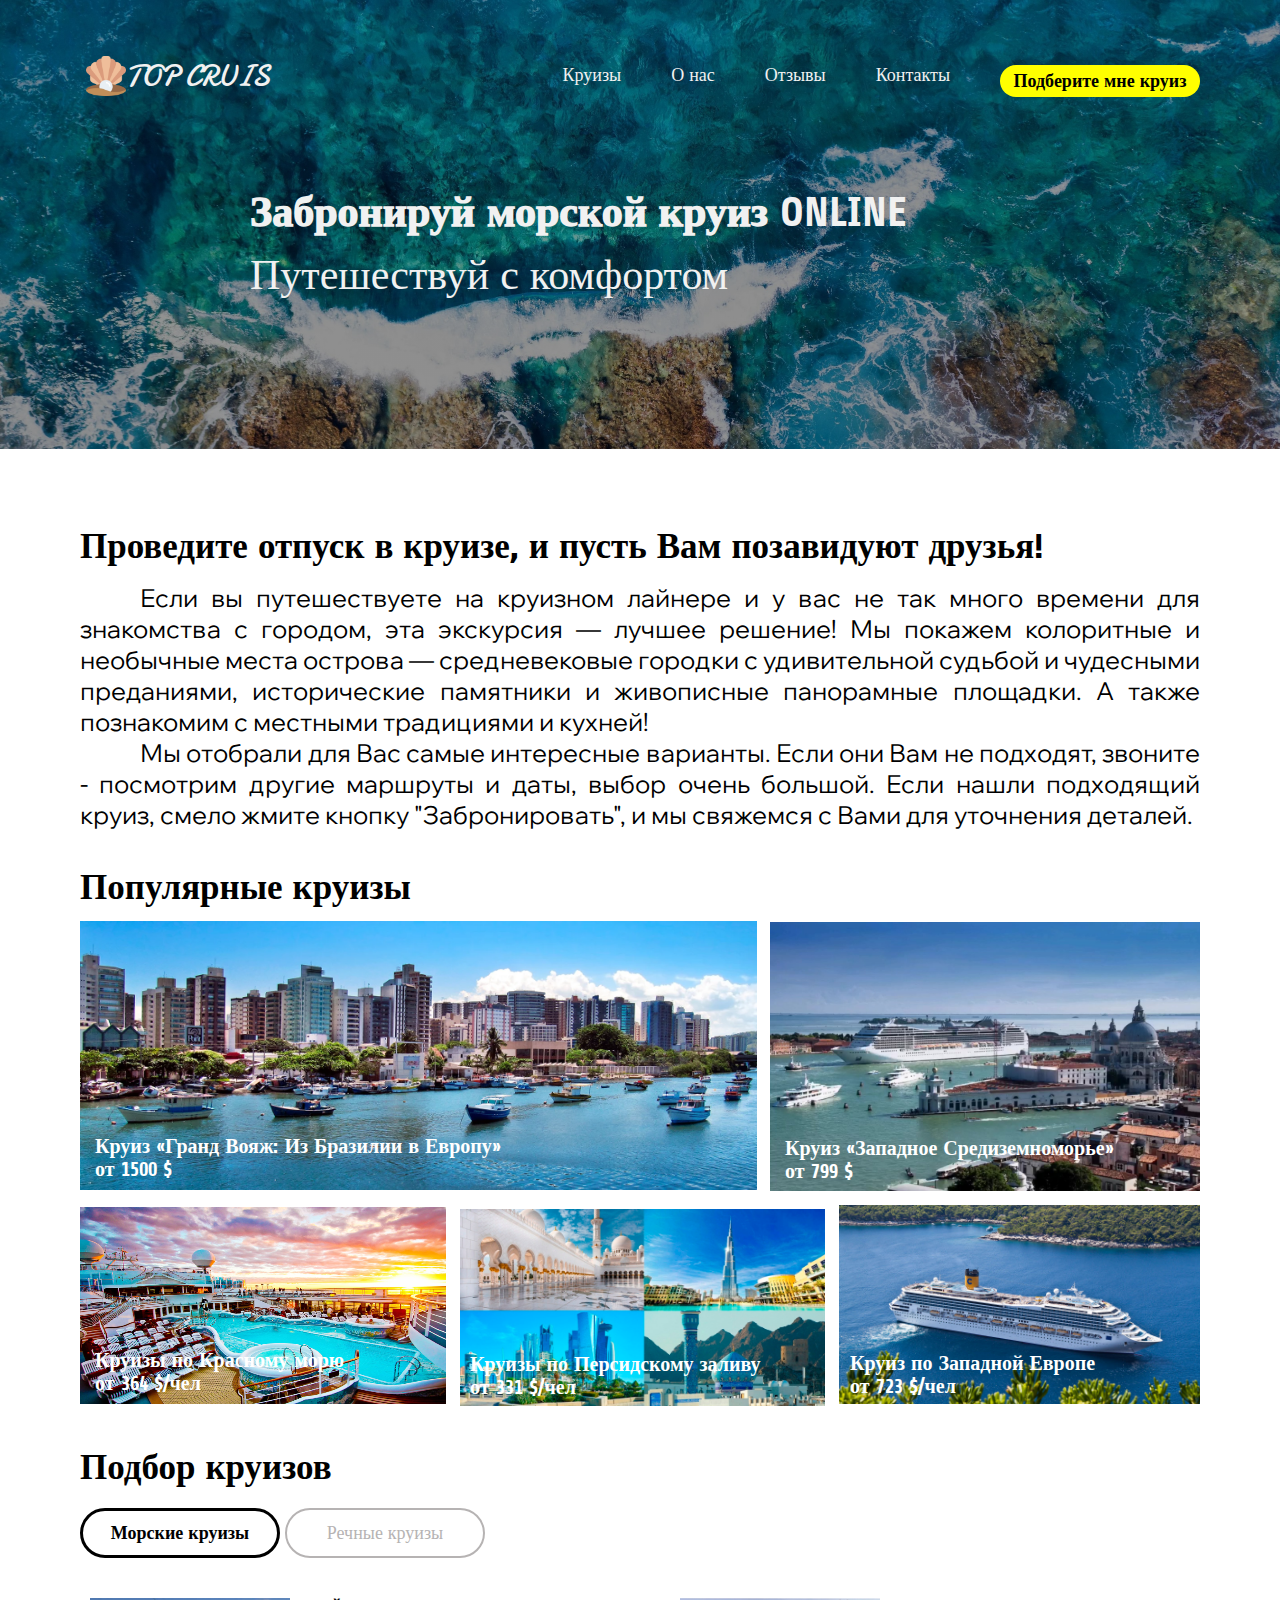
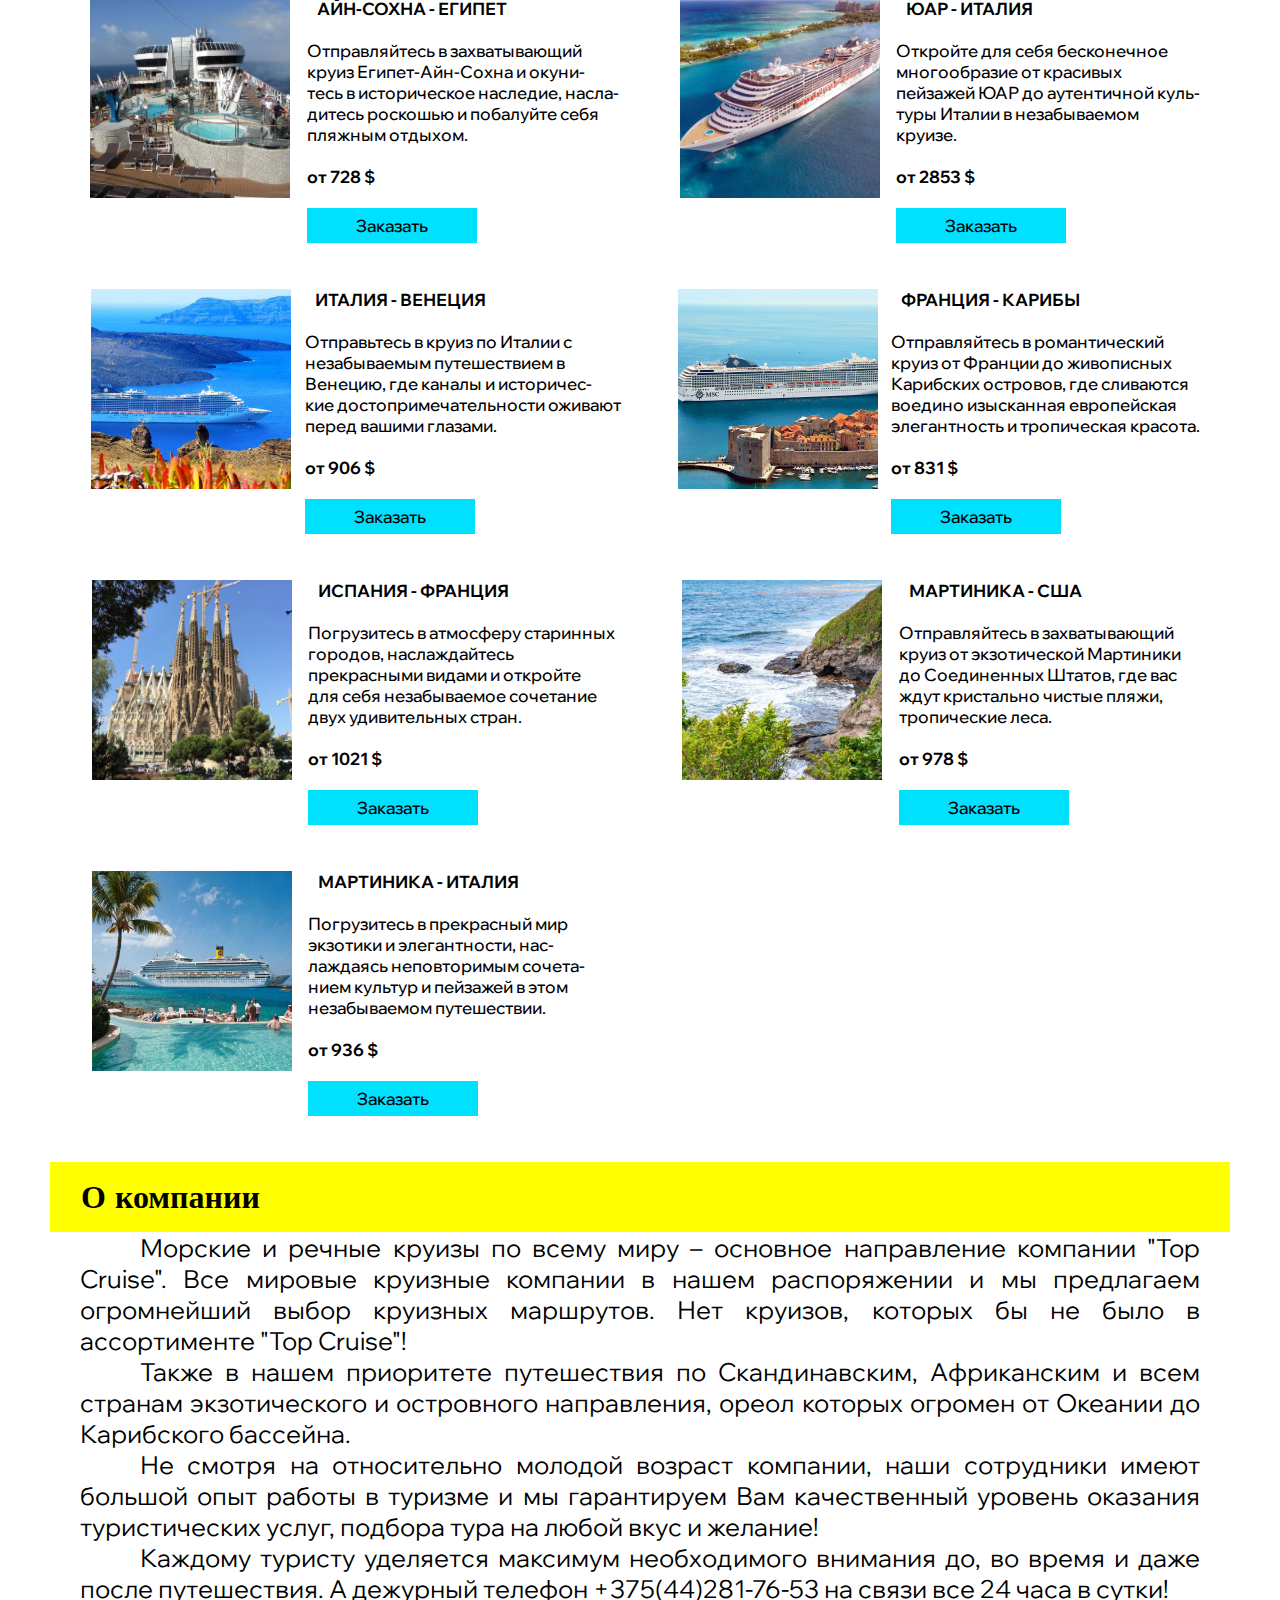
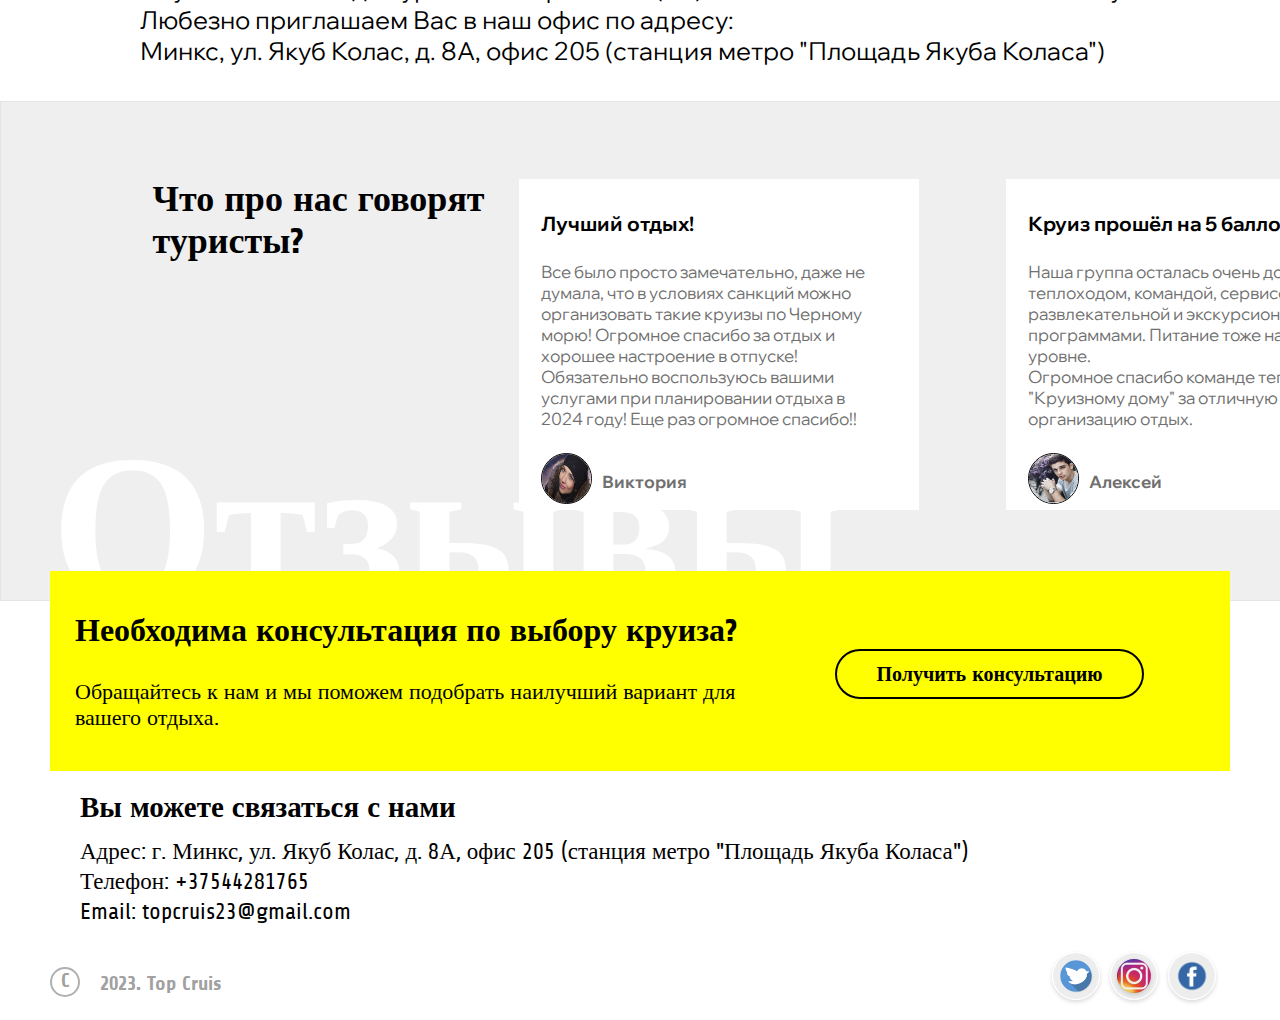
==== commit ad578a6a: "Update index.html" ====
--- a/index.html
+++ b/index.html
@@ -1,5 +1,4 @@
 <!DOCTYPE html>
-<meta name="viewport" content="width=device-width, initial-scale=1">
 <html lang="en">
     <head>
         <meta charset="UTF-8">
@@ -16,11 +15,11 @@
                     <div class="header-nav">
                         <a href="#!" class="logo"><img class="IMG-LOGO" src="./img/animal.png"/>TOP CRUIS</a>
                         <nav id="nav" class="nav">
-                        <ul class="nav-list">
-                            <li class="nav-item"><a href="#popular_cruis" class="nav-link">Круизы</a></li>
-                            <li class="nav-item"><a href="#about" class="nav-link">О нас</a></li>
-                            <li class="nav-item"><a href="#otz" class="nav-link">Отзывы</a></li>
-                            <li class="nav-item"><a href="#contact" class="nav-link">Контакты</a></li>
+                        <ul class="nav-list nav-list-mobile">
+                            <li class="nav-item"><a href="index_pop-cruis_R.html #popular-cruis" class="nav-link">Круизы</a></li>
+                            <li class="nav-item"><a href="index_about.html #about" class="nav-link">О нас</a></li>
+                            <li class="nav-item"><a href="index_otz.html #otz" class="nav-link">Отзывы</a></li>
+                            <li class="nav-item"><a href="index_contact.html #contact" class="nav-link">Контакты</a></li>
                             <div class="PMC">
                                 <style>button {color: rgb(0, 0, 0); border:2px; width: 200px;}</style>
                                 <li class="nav-item"><a href="#take_cruis" class="nav-link"><button type="button">Подберите мне круиз</button></a></li>
@@ -203,7 +202,7 @@
 
         <section class="cards1_M">
             <div class="cards__row" style="width: 100%;">
-                <div class="cards__column1_1">
+                <div class="cards__column1_1_M">
                     <div class="cards__item">
                         <div class="cards__image1">
                             <img src="img/11.jpg">
@@ -223,7 +222,7 @@
 
         <section class="cards2_M">
             <div class="cards__row" style="width: 100%;">
-                <div class="cards__column2_1">
+                <div class="cards__column2_1_M">
                     <div class="cards__item">
                         <div class="cards__image1">
                             <img src="img/22.jpg">
@@ -244,11 +243,13 @@
         <section class="cards3_M">
             <div class="cards__row" style="width: 100%;">
                 <div class="cards__column3_1">
+                    <div class="cards__column3_1_M">
                     <div class="cards__item">
                         <div class="cards__image3">
                             <img src="img/33.jpg">
                         </div>
                     </div>
+                    </div>
                 </div>
                 <div class="cards__body_M3">
                     <a>ИТАЛИЯ - ВЕНЕЦИЯ<br><br></a>
@@ -264,19 +265,23 @@
         <section class="cards4_M">
             <div class="cards__row" style="width: 100%;">
                 <div class="cards__column4_1">
+                    <div class="cards__column4_1_M">
                     <div class="cards__item">
                         <div class="cards__image4">
-                            <img src="img/44.jpg" alt="">
-                        </div>
+                            <img src="img/44.jpg" style="height: 120px; width: 120px;">
+                        </div>
+                    </div>
                     </div>
                 </div>
                 <div class="cards__body_M4">
+                    <div class="cards__body_M4_NEW">
                     <a>ФРАНЦИЯ - КАРИБЫ<br><br></a>
 
                     <p>Отправляйтесь в романтический <br>круиз от Франции до живописных <br>Карибских островов, где сливаются <br>воедино изысканная европейская <br>элегантность и тропическая красота.<br><br></p>
 
                     от 831 $<br><br>
                     <a href="#openModal"><button type="button" style="font-weight: 500;">Заказать</button></a>
+                    </div>
                 </div>
             </div>
         </section>
@@ -284,10 +289,12 @@
         <section class="cards5_M">
             <div class="cards__row" style="width: 100%;">
                 <div class="cards__column1">
+                    <div class="cards__column5_1_M">
                     <div class="cards__item">
                         <div class="cards__image5">
-                            <img src="img/55.jpg" alt="">
-                        </div>
+                            <img src="img/55.jpg" style="height: 120px; width: 120px;">
+                        </div>
+                    </div>
                     </div>
                 </div>
                 <div class="cards__body_M5">
@@ -304,11 +311,13 @@
         <section class="cards6_M">
             <div class="cards__row" style="width: 100%;">
                 <div class="cards__column2">
+                    <div class="cards__column6_1_M">
                     <div class="cards__item">
                         <div class="cards__image6">
-                            <img src="img/66.jpg" alt="">
-                        </div>
-                    </div></a>
+                            <img src="img/66.jpg" style="height: 120px; width: 120px;">
+                        </div>
+                    </div>
+                    </div>
                 </div>
                 <div class="cards__body_M6">
                     <a>МАРТИНИКА - США<br><br></a>
@@ -324,10 +333,12 @@
         <section class="cards7_M">
             <div class="cards__row" style="width: 100%;">
                 <div class="cards__column3">
+                    <div class="cards__column7_1_M">
                     <div class="cards__item">
                         <div class="cards__image7">
-                            <img src="img/77.jpg" alt="">
-                        </div>
+                            <img src="img/77.jpg" style="height: 120px; width: 120px;">
+                        </div>
+                    </div>
                     </div>
                 </div>
                 <div class="cards__body_M7">
@@ -417,12 +428,12 @@
                 <div class="otziv_cards">
                 <div class="otziv1 otziv1_text">
                     <h1>Лучший отдых!<br><br></h1>
-                    <p>Все было просто замечательно, даже не думала, что в условиях санкций можно организовать такие круизы по Черному морю! Огромное спасибо за отдых и хорошее настроение в отпуске! Обязательно воспользуюсь вашими услугами при планировании отдыха в 2024 году! Еще раз огромное спасибо!!<br><br><br></p>
+                    <p>Все было просто замечательно, даже не <br>думала, что в условиях санкций можно <br>организовать такие круизы по Черному <br>морю! Огромное спасибо за отдых и <br>хорошее настроение в отпуске! <br>Обязательно воспользуюсь вашими <br>услугами при планировании отдыха в <br>2024 году! Еще раз огромное спасибо!!<br><br><br></p>
                     <img class="otziv_foto" src="img/otz1.jpg"><a>Виктория</a>
                 </div>
                 <div class="otziv2 otziv2_text">
                     <h1>Круиз прошёл на 5 баллов!<br><br></h1>
-                    <p>Наша группа осталась очень довольна: теплоходом, командой, сервисом, развлекательной и экскурсионными программами. Питание тоже на высшем уровне.<br>Огромное спасибо команде теплохода и "Круизному дому" за отличную организацию отдых.<br><br><br></p>
+                    <p>Наша группа осталась очень довольна: <br>теплоходом, командой, сервисом, <br>развлекательной и экскурсионными <br>программами. Питание тоже на высшем <br>уровне.<br>Огромное спасибо команде теплохода и <br>"Круизному дому" за отличную <br>организацию отдых.<br><br><br></p>
                     <img class="otziv_foto" src="img/otz2.jpg"><a>Алексей</a>
                 </div>
             </div>
--- a/css/main.css
+++ b/css/main.css
@@ -1,5 +1,9 @@
 @import "./reset.css";
 @import url('https://fonts.googleapis.com/css2?family=Damion&family=Playfair+Display:wght@400;700&family=Share:wght@700&family=Wix+Madefor+Display&display=swap');
+html, body {
+    /* Убирает прокрутку по горизонтале, для мобильной версии */
+    overflow-x: hidden;
+}
 body{
     color: #000;
     font-family: 'Damion', cursive;
@@ -232,6 +236,17 @@
 .MCruis {
     font-size: 18px;
     margin-top: 20px;
+}
+
+
+.cards_R1_M {
+    display: none;
+}
+.cards_R2_M {
+    display: none;
+}
+.cards_R3_M {
+    display: none;
 }
 
 
--- a/css/media.css
+++ b/css/media.css
@@ -1,4 +1,4 @@
-@media (max-width: 1180px) {
+@media only screen and (max-width: 1180px) {
     .nav-list {
         display: none;
     }
@@ -44,17 +44,17 @@
     }
 }
 
-@media (max-height: 189px) {
+@media only screen and (max-height: 189px) {
     .LOGO {
         height: 100%;
     }
 }
 
-@media (max-width: 320px) {
+@media only screen and (max-width: 480px) {
     .header-nav .logo {
         font-size: 21px;
         margin-top: -40px;
-        margin-left: 120px;
+        margin-left: 75px;
     }
     .nav-button {
         width: 33px;
@@ -109,28 +109,29 @@
         margin-top: 15px;
     }
     .service-card-img1 {
-        font-size: 18px;
-        margin-top: -47px;
+        font-size: 14px;
+        margin-top: -40px;
+        margin-left: 10px;
     }
     .service-card-img2 {
-        font-size: 18px;
-        margin-top: -47px;
-        margin-left: 15px;
+        font-size: 14px;
+        margin-top: -40px;
+        margin-left: 10px;
     }
     .service-card-img3 {
-        font-size: 18px;
-        margin-top: -47px;
-        margin-left: 15px;
+        font-size: 14px;
+        margin-top: -40px;
+        margin-left: 10px;
     }
     .service-card-img4 {
-        font-size: 18px;
-        margin-top: -47px;
-        margin-left: 15px;
+        font-size: 14px;
+        margin-top: -40px;
+        margin-left: 10px;
     }
     .service-card-img5 {
-        font-size: 18px;
-        margin-top: -47px;
-        margin-left: 15px;
+        font-size: 14px;
+        margin-top: -40px;
+        margin-left: 10px;
     }
 
 
@@ -141,15 +142,32 @@
         font-size: 23px;
     }
     .MCruis {
-        font-size: 15px;
+        font-size: 14px;
     }
     .MCruis button {
-        width: 150px;
+        width: 130px;
         height: 30px;
-        margin-left: 30px;
-    }
-
-
+        margin-left: 10px;
+    }
+
+
+    .cards_R {
+        display: none;
+    }
+    .cards_R1 {
+        display: none;
+    }
+        
+    .cards_R1_M {
+        display: block;
+    }
+    .cards_R2_M {
+        display: block;
+    }
+    .cards_R3_M {
+        display: block;
+    }
+            
     .cards1 {
         display: none;
     }
@@ -197,16 +215,32 @@
         font-size: 9px;
         margin-top: -15px;
     }
-    .cards__image1 {
-        width: 150px;
-        height: 150px;
-        margin-left: 20px;
-    }
+
+
+    .cards__column1_1_R .cards__image1 {
+        width: 120px;
+        height: 120px;
+        margin-left: 80px;
+        margin-top: 20px;
+    }
+    .cards__column2_1_R .cards__image1 {
+        width: 120px;
+        height: 120px;
+        margin-left: 80px;
+        margin-top: 20px;
+    }
+    .cards__column3_1_R .cards__image3 {
+        width: 120px;
+        height: 120px;
+        margin-left: 80px;
+        margin-top: 20px;
+    }
+
     .cards__image2 {
-        width: 150px;
-        height: 150px;
-        margin-left: -400px;
-        margin-top: 220px;
+        width: 120px;
+        height: 120px;
+        margin-left: 80px;
+        margin-top: 5px;
     }
     .cards__image3 {
         width: 150px;
@@ -234,172 +268,239 @@
         margin-top: -361px;
         margin-left: 583px;
     }
+
+
+    .cards__body1_R_M {
+        font-size: 14px;
+        margin-left: -65px;
+        margin-top: 20px;
+    }
+    .cards__body1_R_M a {
+        margin-left: 30px;
+    }
+    .cards__body1_R_M p {
+        margin-top: -10px;
+    }
+    .cards__body1_R_M button {
+        width: 130px;
+        height: 25px;
+    }
+
+
     .cards__body1_R {
-        font-size: 15px;
-        margin-left: 40px;
-        margin-top: -4px;
-    }
-    .cards__body1_R a {
+        font-size: 14px;
+        margin-left: -190px;
+        margin-top: 130px;
+    }
+    .cards__body1_R b {
         margin-left: 10px;
     }
     .cards__body1_R button {
         width: 130px;
         height: 25px;
     }
+
     .cards__body2_R {
-        font-size: 15px;
+        font-size: 14px;
         margin-left: -250px;
-        margin-top: 220px;
+        margin-top: 150px;
     }
     .cards__body2_R a {
-        margin-left: 10px;
+        margin-left: 30px;
+    }
+    .cards__body2_R p {
+        margin-top: -10px;
     }
     .cards__body2_R button {
         width: 130px;
         height: 25px;
     }
+
     .cards__body_R {
-        font-size: 15px;
-        margin-left: 10px;
+        font-size: 14px;
+        margin-left: -250px;
+        margin-top: 150px;
+    }
+    .cards__body_R b {
+        font-weight: bold;
+    }
+    .cards__body_R a {
+        margin-left: 30px;
+    }
+    .cards__body_R p {
+        margin-top: -10px;
+    }
+    .cards__body_R button {
+        width: 130px;
+        height: 25px;
+    }
+
+
+    .cards__column1_1_M .cards__image1 {
+        width: 120px;
+        height: 120px;
+        margin-left: 80px;
+        margin-top: 5px;
+    }
+    .cards__column2_1_M .cards__image1 {
+        width: 120px;
+        height: 120px;
+        margin-left: 80px;
+        margin-top: 180px;
+    }
+    .cards__column3_1_M .cards__image3 {
+        width: 120px;
+        height: 120px;
+        margin-left: 80px;
+        margin-top: 180px;
+    }
+    .cards__column4_1_M .cards__image4 {
+        width: 120px;
+        height: 120px;
+        margin-left: 80px;
+        margin-top: 30px;
+    }
+    .cards__column5_1_M .cards__image5 {
+        width: 120px;
+        height: 120px;
+        margin-left: 80px;
+        margin-top: 15px;
+    }
+    .cards__column6_1_M .cards__image6 {
+        width: 120px;
+        height: 120px;
+        margin-left: 80px;
+        margin-top: 2px;
+    }
+    .cards__column7_1_M .cards__image7 {
+        width: 120px;
+        height: 120px;
+        margin-left: 80px;
+        margin-top: -18px;
+    }
+
+    .cards__body_M1 {
+        font-size: 14px;
+        margin-left: -170px;
+        margin-top: 130px;
+    }
+    .cards__body_M1 a {
+        margin-left: 30px;
+    }
+    .cards__body_M1 p {
+        margin-top: -10px;
+    }
+    .cards__body_M1 button {
+        width: 130px;
+        height: 25px;
+    }
+
+    .cards__body_M2 {
+        font-size: 14px;
+        margin-left: -170px;
+        margin-top: 305px;
+    }
+    .cards__body_M2 a {
+        margin-left: 30px;
+    }
+    .cards__body_M2 p {
+        margin-top: -10px;
+    }
+    .cards__body_M2 button {
+        width: 130px;
+        height: 25px;
+    }
+
+    .cards__body_M3 {
+        font-size: 14px;
+        margin-left: -170px;
+        margin-top: 305px;
+    }
+    .cards__body_M3 a {
+        margin-left: 30px;
+    }
+    .cards__body_M3 p {
+        margin-top: -10px;
+    }
+    .cards__body_M3 button {
+        width: 130px;
+        height: 25px;
+    }
+
+    .cards__body_M4 {
+        font-size: 14px;
+        margin-left: -150px;
+        margin-top: 155px;
+    }
+    .cards__body_M4 a {
+        margin-left: 30px;
+    }
+    .cards__body_M4 p {
+        margin-top: -10px;
+    }
+    .cards__body_M4 button {
+        width: 130px;
+        height: 25px;
+    }
+
+    .cards__body_M4_NEW {
+        font-size: 14px;
+        margin-left: -100px;
+        margin-top: 0px;
+    }
+    .cards__body_M4_NEW a {
+        margin-left: 30px;
+    }
+    .cards__body_M4_NEW p {
+        margin-top: -10px;
+    }
+    .cards__body_M4_NEW button {
+        width: 130px;
+        height: 25px;
+    }
+
+    .cards__body_M5 {
+        font-size: 14px;
+        margin-left: -250px;
+        margin-top: 140px;
+    }
+    .cards__body_M5 a {
+        margin-left: 30px;
+    }
+    .cards__body_M5 p {
+        margin-top: -10px;
+    }
+    .cards__body_M5 button {
+        width: 130px;
+        height: 25px;
+    }
+
+    .cards__body_M6 {
+        font-size: 14px;
+        margin-left: -255px;
+        margin-top: 125px;
+    }
+    .cards__body_M6 a {
+        margin-left: 30px;
+    }
+    .cards__body_M6 p {
+        margin-top: -10px;
+    }
+    .cards__body_M6 button {
+        width: 130px;
+        height: 25px;
+    }
+
+    .cards__body_M7 {
+        font-size: 14px;
+        margin-left: -255px;
         margin-top: 105px;
     }
-    .cards__body_R a {
-        margin-left: 10px;
-    }
-    .cards__body_R button {
-        width: 130px;
-        height: 25px;
-    }
-
-
-    .cards1_M .cards__image1 {
-        width: 150px;
-        height: 150px;
-        margin-left: 20px;
-        margin-top: 5px;
-    }
-    .cards2_M .cards__image1 {
-        width: 150px;
-        height: 150px;
-        margin-left: 20px;
-        margin-top: 20px;
-    }
-    .cards3_M .cards__image3 {
-        width: 150px;
-        height: 150px;
-        margin-left: 20px;
-        margin-top: 40px;
-    }
-    .cards4_M .cards__image4 {
-        width: 150px;
-        height: 150px;
-        margin-left: 15px;
-        margin-top: -100px;
-    }
-    .cards5_M .cards__image5 {
-        width: 150px;
-        height: 150px;
-        margin-left: 15px;
-        margin-top: -235px;
-    }
-    .cards6_M .cards__image6 {
-        width: 150px;
-        height: 150px;
-        margin-left: 15px;
-        margin-top: -370px;
-    }
-    .cards7_M .cards__image7 {
-        width: 150px;
-        height: 150px;
-        margin-left: 15px;
-        margin-top: -500px;
-    }
-
-    .cards__body_M1 {
-        font-size: 15px;
-        margin-left: -100px;
-        margin-top: 5px;
-    }
-    .cards__body_M1 a {
-        margin-left: 10px;
-    }
-    .cards__body_M1 button {
-        width: 130px;
-        height: 25px;
-    }
-
-    .cards__body_M2 {
-        font-size: 15px;
-        margin-left: -100px;
-        margin-top: 20px;
-    }
-    .cards__body_M2 a {
-        margin-left: 10px;
-    }
-    .cards__body_M2 button {
-        width: 130px;
-        height: 25px;
-    }
-
-    .cards__body_M3 {
-        font-size: 15px;
-        margin-left: 8px;
-        margin-top: 37px;
-    }
-    .cards__body_M3 a {
-        margin-left: 10px;
-    }
-    .cards__body_M3 button {
-        width: 130px;
-        height: 25px;
-    }
-
-    .cards__body_M4 {
-        font-size: 15px;
-        margin-left: -100px;
-        margin-top: -100px;
-    }
-    .cards__body_M4 a {
-        margin-left: 10px;
-    }
-    .cards__body_M4 button {
-        width: 130px;
-        height: 25px;
-    }
-
-    .cards__body_M5 {
-        font-size: 15px;
-        margin-left: -100px;
-        margin-top: -235px;
-    }
-    .cards__body_M5 a {
-        margin-left: 10px;
-    }
-    .cards__body_M5 button {
-        width: 130px;
-        height: 25px;
-    }
-
-    .cards__body_M6 {
-        font-size: 15px;
-        margin-left: -100px;
-        margin-top: -370px;
-    }
-    .cards__body_M6 a {
-        margin-left: 10px;
-    }
-    .cards__body_M6 button {
-        width: 130px;
-        height: 25px;
-    }
-
-    .cards__body_M7 {
-        font-size: 15px;
-        margin-left: -100px;
-        margin-top: -500px;
-    }
     .cards__body_M7 a {
-        margin-left: 10px;
+        margin-left: 30px;
+    }
+    .cards__body_M7 p {
+        margin-top: -10px;
     }
     .cards__body_M7 button {
         width: 130px;
@@ -410,10 +511,10 @@
 
 
     .company_M {
-        margin-top: -635px;
+        margin-top: -50px;
     }
     .company_R {
-        margin-top: -35px;
+        margin-top: 0px;
     }
     .about_company {
         width: 500px;
@@ -428,6 +529,18 @@
     }
 
 
+    .otziv {
+        overflow-x: scroll;
+        overflow-y: hidden;
+        white-space: nowrap;
+
+    .otziv1_text {
+        display: inline-block;
+    }
+    .otziv2_text {
+        display: inline-block;
+    }
+    }
     .otziv_font {
         width: 600px;
         height: 350px;
@@ -453,7 +566,7 @@
     }
     .otziv1_text h1 {
         font-size: 13px;
-        margin-top: 25px;
+        margin-top: 15px;
         margin-left: 15px;
     }
     .otziv1_text p {
@@ -478,7 +591,7 @@
     }
     .otziv2_text h1 {
         font-size: 13px;
-        margin-top: 25px;
+        margin-top: 15px;
         margin-left: 15px;
     }
     .otziv2_text p {
@@ -499,7 +612,7 @@
 
     .consult_take {
         width: 500px;
-        height: 140px;
+        height: 160px;
     }
     .consult_text h1 {
         display: none;
@@ -507,8 +620,9 @@
     .consult button {
         width: 160px;
         height: 30px;
-        margin-left: 300px;
+        margin-left: 0px;
         font-size: 12px;
+        margin-top: 60px;
     }
     .consult_text p {
         display: none;
@@ -521,7 +635,7 @@
     .consult_take a1 {
         display: block;
         font-size: 14px;
-        margin-top: -15px;
+        margin-top: -75px;
     }
 
 
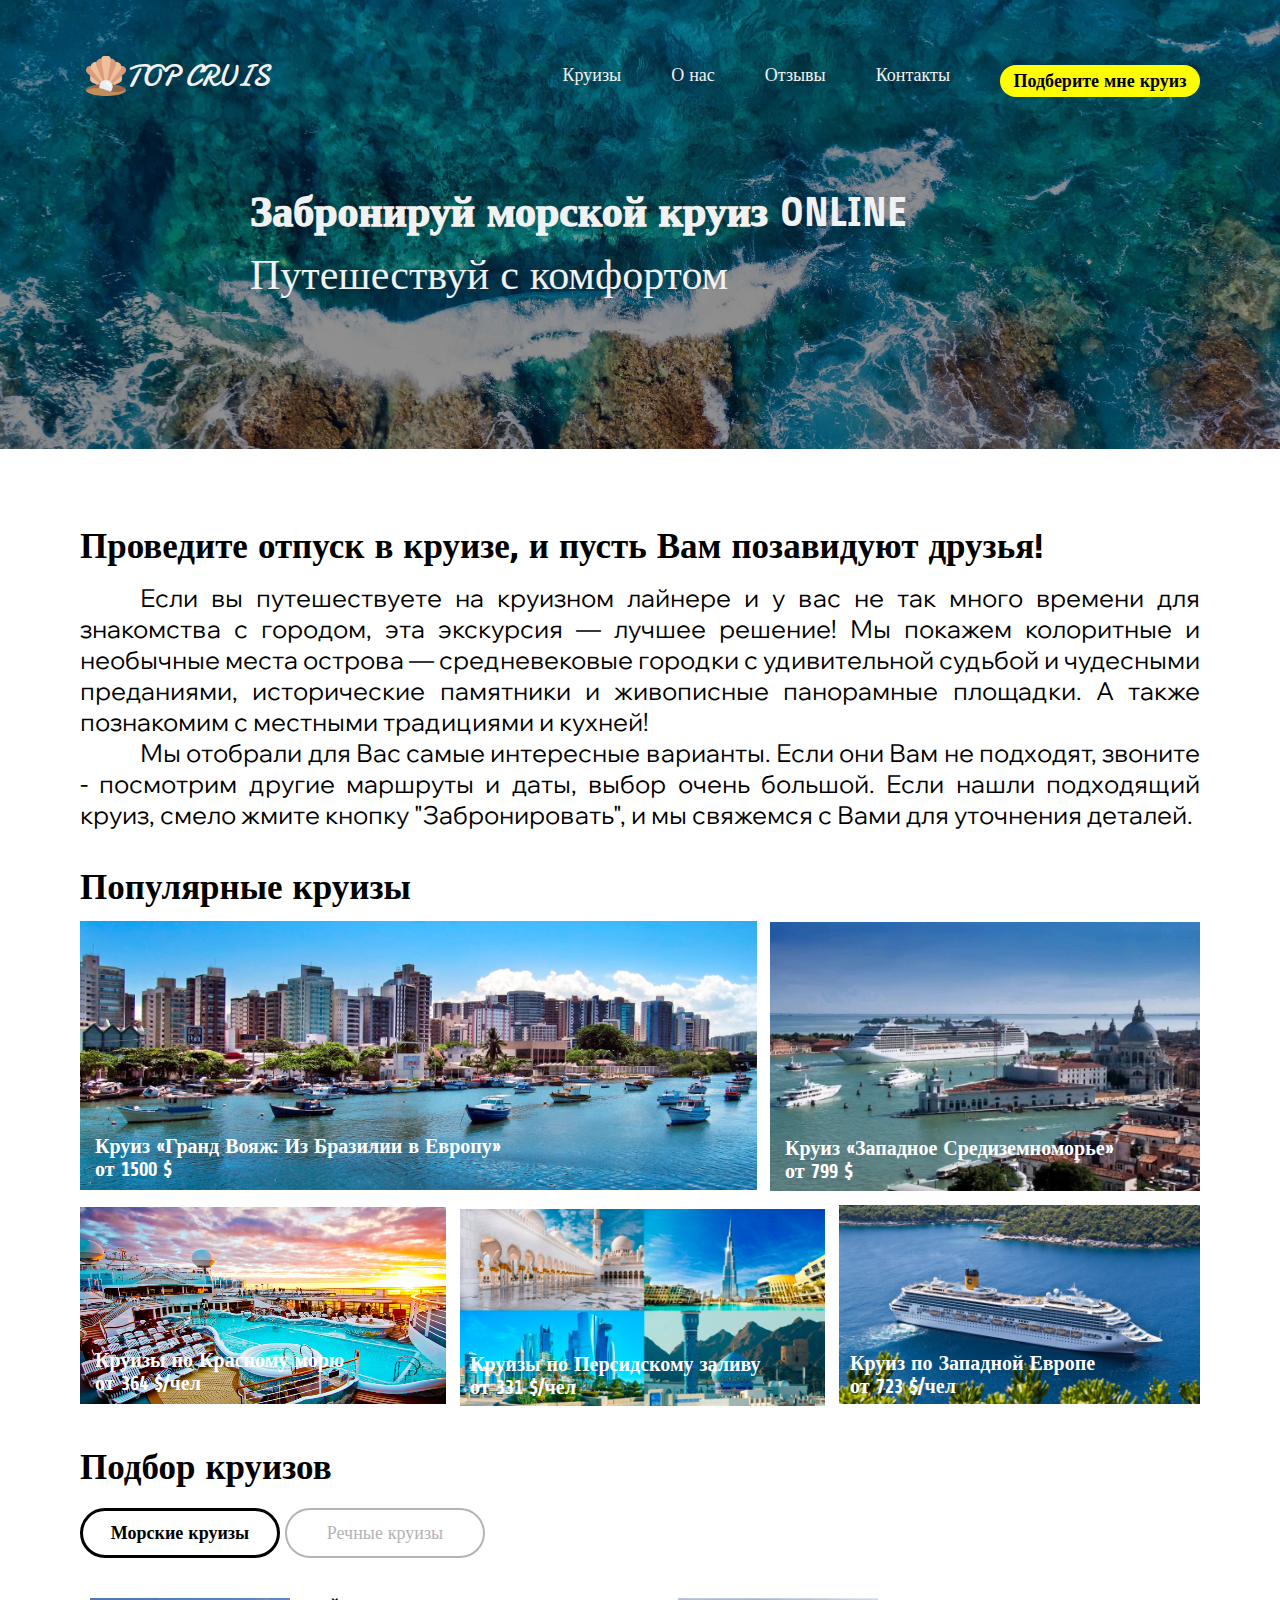
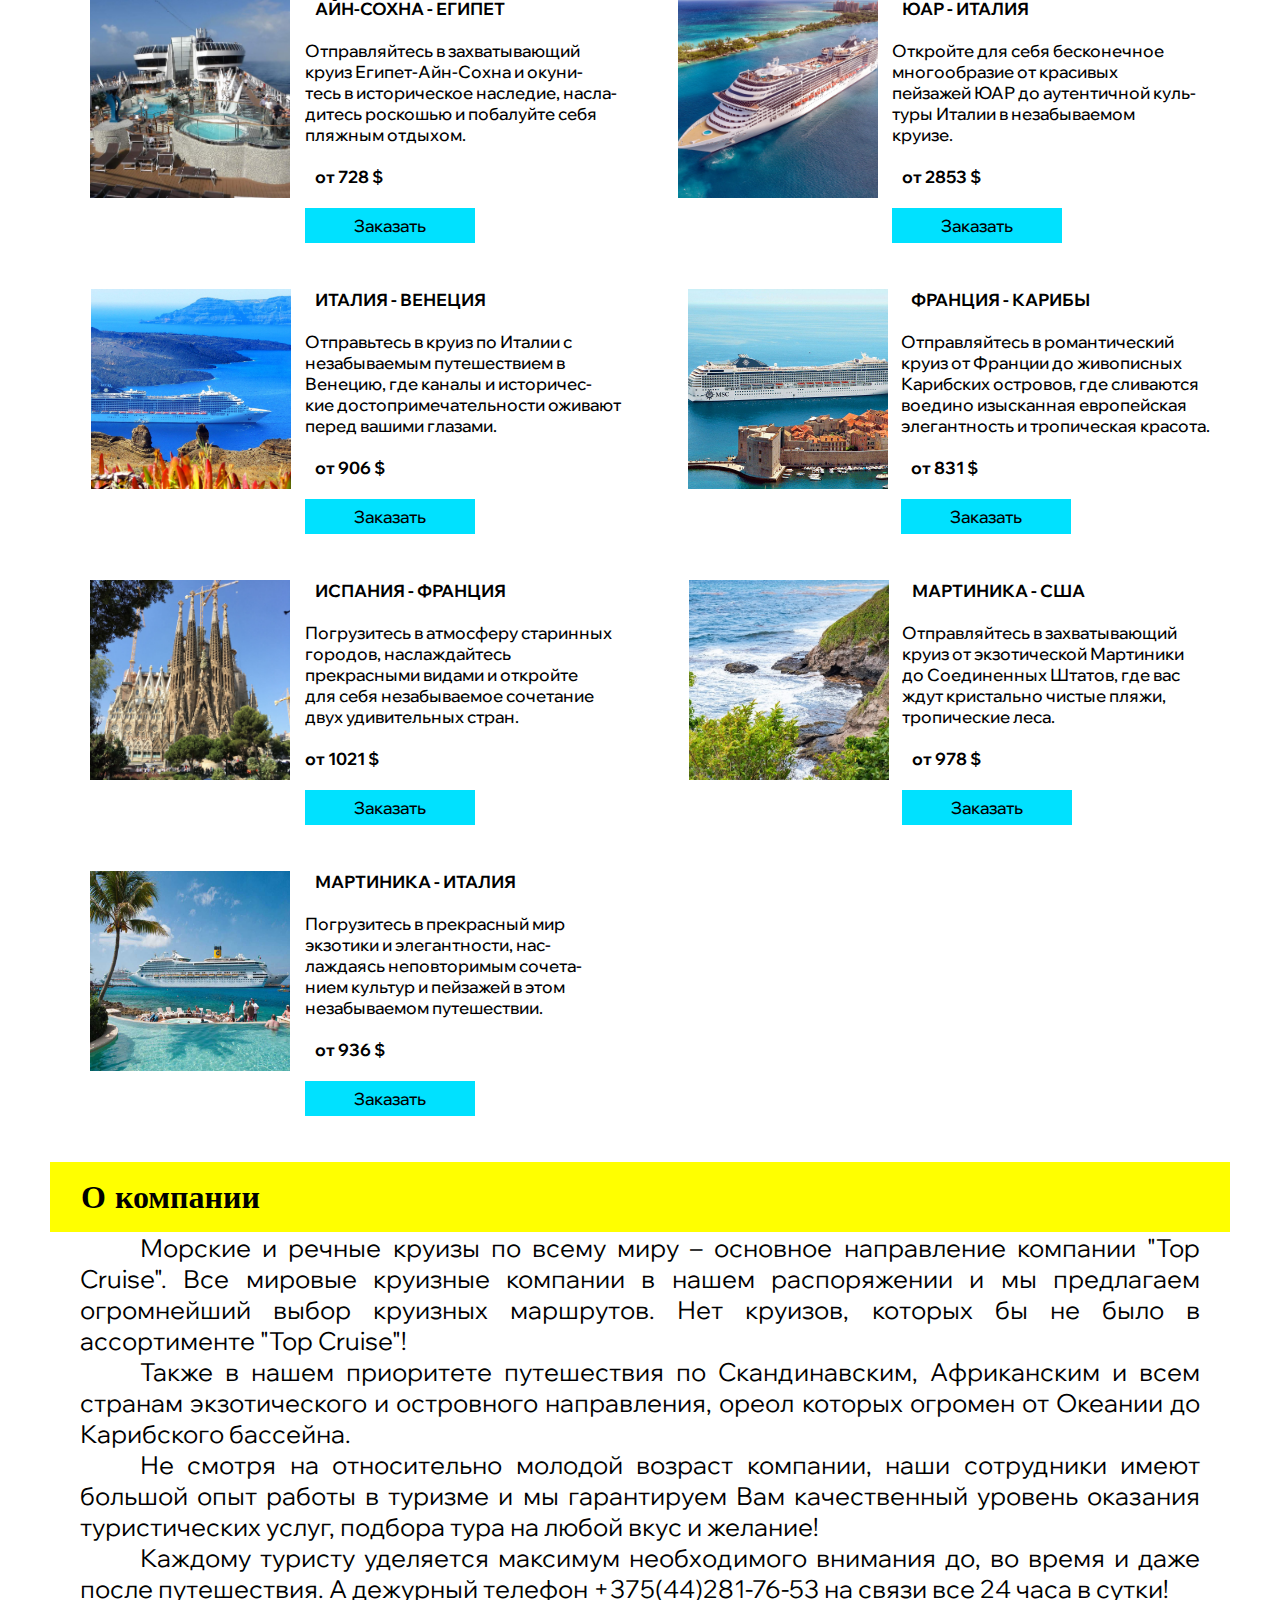
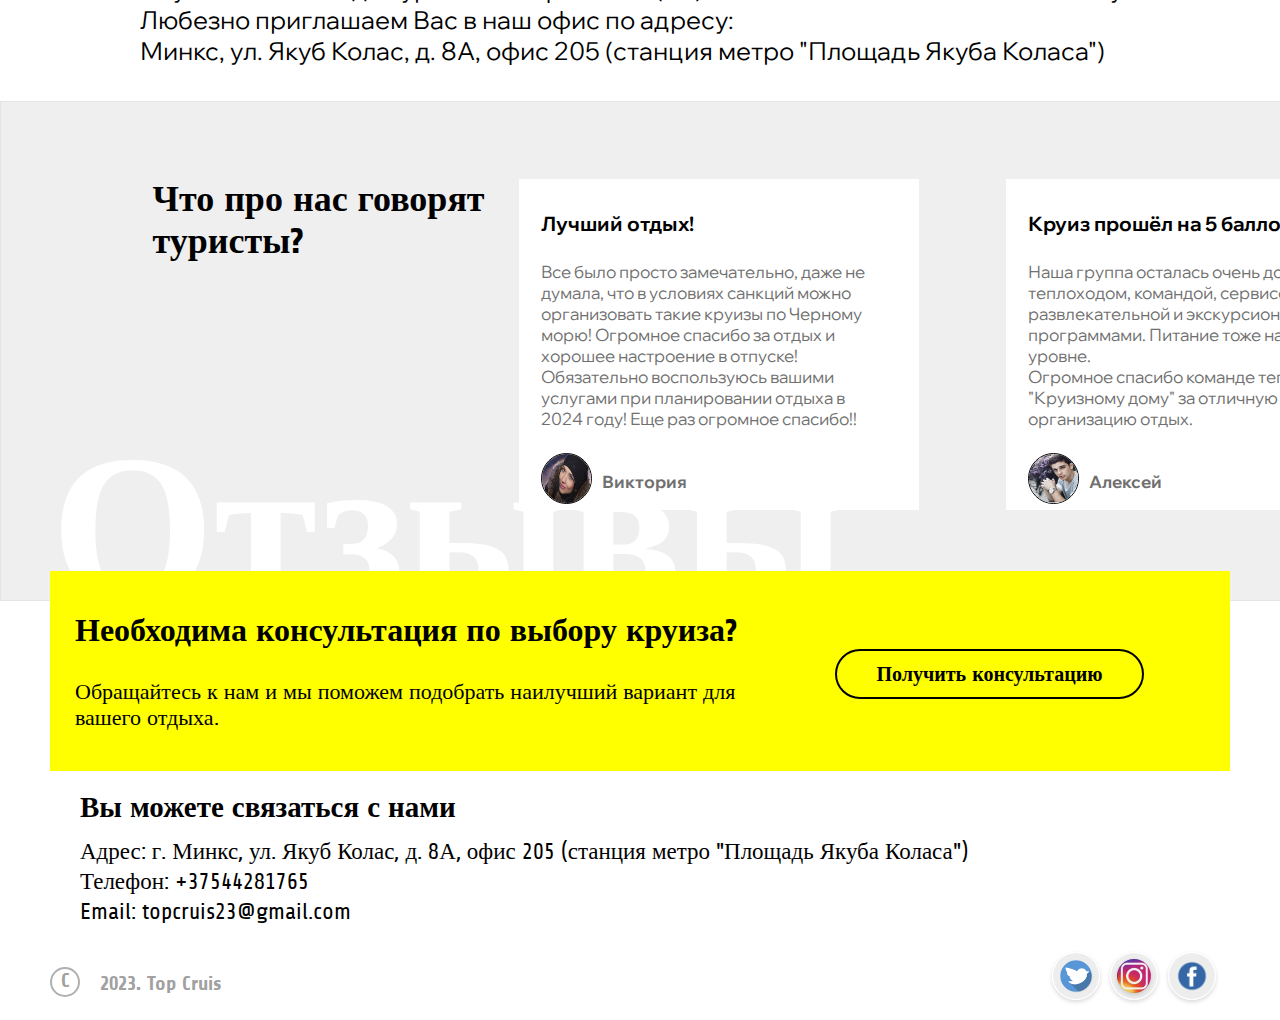
==== commit b0c36c45: "Update index.html" ====
--- a/index.html
+++ b/index.html
@@ -1,5 +1,5 @@
 <!DOCTYPE html>
-<html lang="en">
+<html lang="ru">
     <head>
         <meta charset="UTF-8">
         <meta http-equiv="X-UA-Compatible" content="IE=edge">
@@ -16,7 +16,7 @@
                         <a href="#!" class="logo"><img class="IMG-LOGO" src="./img/animal.png"/>TOP CRUIS</a>
                         <nav id="nav" class="nav">
                         <ul class="nav-list nav-list-mobile">
-                            <li class="nav-item"><a href="index_pop-cruis_R.html #popular-cruis" class="nav-link">Круизы</a></li>
+                            <li class="nav-item"><a href="index_pop-cruis.html #popular" class="nav-link">Круизы</a></li>
                             <li class="nav-item"><a href="index_about.html #about" class="nav-link">О нас</a></li>
                             <li class="nav-item"><a href="index_otz.html #otz" class="nav-link">Отзывы</a></li>
                             <li class="nav-item"><a href="index_contact.html #contact" class="nav-link">Контакты</a></li>
@@ -47,9 +47,9 @@
             <p>Мы отобрали для Вас самые интересные варианты. Если они Вам не подходят, звоните - посмотрим другие маршруты и даты, выбор очень большой. Если нашли подходящий круиз, смело жмите кнопку "Забронировать", и мы свяжемся с Вами для уточнения деталей.</p>
         </div>
 
-        <p><a name="popular_cruis"></a></p>
         <h1 class="popular-cruis">Популярные круизы</h1>
-        
+        <p><a name="popular"></a></p>
+
         <div class="IMG">
             <img class="img1" src="img/1 стр.webp">
             <h1 class="service-card-img1">Круиз «Гранд Вояж: Из Бразилии в Европу»<br>от 1500 $</h1>
@@ -74,131 +74,151 @@
                 <a href="index1.html"><button type="button" style="color: rgb(182, 179, 179); border: 2px solid rgb(182, 179, 179);">Речные круизы</button></a>  
             </div>
         </div>
-
-        <section class="cards1">
-            <div class="cards__row" style="width: 100%;">
-                <div class="cards__column1_1">
-                    <div class="cards__item">
-                        <div class="cards__image1">
-                            <img src="img/11.jpg">
-                        </div>
-                    </div>
-                </div>
-                <div class="cards__body_M1_new">
-                    <a>АЙН-СОХНА - ЕГИПЕТ<br><br></a>
-
-                    <p>Отправляйтесь в захватывающий <br>круиз Египет-Айн-Сохна и окуни-<br>тесь в историческое наследие, насла-<br>дитесь роскошью и побалуйте себя <br>пляжным отдыхом.<br><br></p>
-
-                    от 728 $<br><br>
-                    <a href="#openModal"><button type="button" style="font-weight: 500;">Заказать</button></a>
-                </div>
-                <div class="cards__column2_1">
-                    <div class="cards__item">
-                        <div class="cards__image2">
-                            <img src="img/22.jpg">
-                        </div>
-                    </div>
-                </div>
-                <div class="cards__body_M2_new">
-                    <a>ЮАР - ИТАЛИЯ<br><br></a>
-
-                    <p>Откройте для себя бесконечное <br>многообразие от красивых <br>пейзажей ЮАР до аутентичной куль-<br>туры Италии в незабываемом <br>круизе.<br><br></p>
-
-                    от 2853 $<br><br>
-                    <a href="#openModal"><button type="button" style="font-weight: 500;">Заказать</button></a>
+        
+        <div class="overlay" id="overlay"></div>
+
+        <section class="cards1" id="cardSection1">
+            <div class="cards__row" style="width: 100%;">
+                <div class="zoom" id="highlightedObject">
+                    <div class="cards__column1_1">
+                        <div class="cards__item">
+                            <div class="cards__image1">
+                                <img src="img/11.jpg">
+                            </div>
+                        </div>
+                    </div>
+                    <div class="cards__body_M1_new">
+                        <a>АЙН-СОХНА - ЕГИПЕТ<br><br></a>
+
+                        <p>Отправляйтесь в захватывающий <br>круиз Египет-Айн-Сохна и окуни-<br>тесь в историческое наследие, насла-<br>дитесь роскошью и побалуйте себя <br>пляжным отдыхом.<br><br></p>
+
+                        <a>от 728 $<br><br></a>
+                        <a href="#openModal"><button type="button" style="font-weight: 500;">Заказать</button></a>
+                    </div>
+                </div>
+                <div class="zoom" id="highlightedObject">
+                    <div class="cards__column2_1">
+                        <div class="cards__item">
+                            <div class="cards__image2">
+                                <img src="img/22.jpg">
+                            </div>
+                        </div>
+                    </div>
+                    <div class="cards__body_M2_new">
+                        <a>ЮАР - ИТАЛИЯ<br><br></a>
+
+                        <p>Откройте для себя бесконечное <br>многообразие от красивых <br>пейзажей ЮАР до аутентичной куль-<br>туры Италии в незабываемом <br>круизе.<br><br></p>
+
+                        <a>от 2853 $<br><br></a>
+                        <a href="#openModal"><button type="button" style="font-weight: 500;">Заказать</button></a>
+                    </div>
                 </div>
             </div>
         </section>  
 
-        <section class="cards2">
-            <div class="cards__row" style="width: 100%;">
-                <div class="cards__column3_1">
-                    <div class="cards__item">
-                        <div class="cards__image3">
-                            <img src="img/33.jpg">
-                        </div>
-                    </div>
-                </div>
-                <div class="cards__body_M">
-                    <a>ИТАЛИЯ - ВЕНЕЦИЯ<br><br></a>
-
-                    <p>Отправьтесь в круиз по Италии с <br>незабываемым путешествием в <br>Венецию, где каналы и историчес-<br>кие достопримечательности оживают <br>перед вашими глазами.<br><br></p>
-
-                    от 906 $<br><br>
-                    <a href="#openModal"><button type="button" style="font-weight: 500;">Заказать</button></a>
-                </div>
-                <div class="cards__column4_1">
-                    <div class="cards__item">
-                        <div class="cards__image4">
-                            <img src="img/44.jpg" alt="">
-                        </div>
-                    </div>
-                </div>
-                <div class="cards__body_M2">
-                    <a>ФРАНЦИЯ - КАРИБЫ<br><br></a>
-
-                    <p>Отправляйтесь в романтический <br>круиз от Франции до живописных <br>Карибских островов, где сливаются <br>воедино изысканная европейская <br>элегантность и тропическая красота.<br><br></p>
-
-                    от 831 $<br><br>
-                    <a href="#openModal"><button type="button" style="font-weight: 500;">Заказать</button></a>
+        <section class="cards2" id="cardSection2">
+            <div class="cards__row" style="width: 100%;">
+                <div class="zoom" id="highlightedObject">
+                    <div class="cards__column3_1">
+                        <div class="cards__item">
+                            <div class="cards__image3">
+                                <img src="img/33.jpg">
+                            </div>
+                        </div>
+                    </div>
+                    <div class="cards__body_M">
+                        <a>ИТАЛИЯ - ВЕНЕЦИЯ<br><br></a>
+
+                        <p>Отправьтесь в круиз по Италии с <br>незабываемым путешествием в <br>Венецию, где каналы и историчес-<br>кие достопримечательности оживают <br>перед вашими глазами.<br><br></p>
+
+                        <a>от 906 $<br><br></a>
+                        <a href="#openModal"><button type="button" style="font-weight: 500;">Заказать</button></a>
+                    </div>
+                </div>
+                <div class="zoom" id="highlightedObject">
+                    <div class="cards__column4_1">
+                        <div class="cards__item">
+                            <div class="cards__image4">
+                                <img src="img/44.jpg" alt="">
+                            </div>
+                        </div>
+                    </div>
+                    <div class="cards__body_M2">
+                        <a>ФРАНЦИЯ - КАРИБЫ<br><br></a>
+
+                        <p>Отправляйтесь в романтический <br>круиз от Франции до живописных <br>Карибских островов, где сливаются <br>воедино изысканная европейская <br>элегантность и тропическая красота.<br><br></p>
+
+                        <a>от 831 $<br><br></a>
+                        <a href="#openModal"><button type="button" style="font-weight: 500;">Заказать</button></a>
+                    </div>
                 </div>
             </div>
         </section>  
 
-        <section class="cards3">
+        <section class="cards3" id="cardSection3">
             <div class="cards__row1" style="width: 100%;">
-                <div class="cards__column1">
-                    <div class="cards__item">
-                        <div class="cards__image5">
-                            <img src="img/55.jpg" alt="">
-                        </div>
-                    </div>
-                </div>
-                <div class="cards__body_M3">
-                    <a>ИСПАНИЯ - ФРАНЦИЯ<br><br></a>
-
-                    <p>Погрузитесь в атмосферу старинных <br>городов, наслаждайтесь <br>прекрасными видами и откройте <br>для себя незабываемое сочетание <br>двух удивительных стран.<br></p>
-
-                    <br>от 1021 $<br><br>
-                    <a href="#openModal"><button type="button" style="font-weight: 500;">Заказать</button></a>
-                </div>
-                <div class="cards__column2">
-                    <div class="cards__item">
-                        <div class="cards__image6">
-                            <img src="img/66.jpg" alt="">
-                        </div>
-                    </div></a>
-                </div>
-                <div class="cards__body_M4">
-                    <a>МАРТИНИКА - США<br><br></a>
-
-                    <p>Отправляйтесь в захватывающий <br>круиз от экзотической Мартиники <br>до Соединенных Штатов, где вас <br>ждут кристально чистые пляжи, <br>тропические леса.<br><br></p>
-
-                    от 978 $<br><br>
-                    <a href="#openModal"><button type="button" style="font-weight: 500;">Заказать</button></a>
-                </div>
-            </div>
-        </section>
-
-        <section class="cards4">
+                <div class="zoom" id="highlightedObject">
+                    <div class="cards__column1">
+                        <div class="cards__item">
+                            <div class="cards__image5">
+                                <img src="img/55.jpg" alt="">
+                            </div>
+                        </div>
+                    </div>
+                    <div class="cards__body_M3">
+                        <a>ИСПАНИЯ - ФРАНЦИЯ<br><br></a>
+
+                        <p>Погрузитесь в атмосферу старинных <br>городов, наслаждайтесь <br>прекрасными видами и откройте <br>для себя незабываемое сочетание <br>двух удивительных стран.<br></p>
+
+                        <a><br>от 1021 $<br><br></a>
+                        <a href="#openModal"><button type="button" style="font-weight: 500;">Заказать</button></a>
+                    </div>
+                </div>
+                <div class="zoom" id="highlightedObject">
+                    <div class="cards__column2">
+                        <div class="cards__item">
+                            <div class="cards__image6">
+                                <img src="img/66.jpg" alt="">
+                            </div>
+                        </div></a>
+                    </div>
+                    <div class="cards__body_M4">
+                        <a>МАРТИНИКА - США<br><br></a>
+
+                        <p>Отправляйтесь в захватывающий <br>круиз от экзотической Мартиники <br>до Соединенных Штатов, где вас <br>ждут кристально чистые пляжи, <br>тропические леса.<br><br></p>
+
+                        <a>от 978 $<br><br></a>
+                        <a href="#openModal"><button type="button" style="font-weight: 500;">Заказать</button></a>
+                    </div>
+                </div>
+            </div>
+        </section>
+
+        <section class="cards4" id="cardSection4">
             <div class="cards__row1" style="width: 100%;">
-                <div class="cards__column3">
-                    <div class="cards__item">
-                        <div class="cards__image7">
-                            <img src="img/77.jpg" alt="">
-                        </div>
-                    </div>
-                </div>
-                <div class="cards__body_M3">
-                    <a>МАРТИНИКА - ИТАЛИЯ<br><br></a>
-
-                    <p>Погрузитесь в прекрасный мир <br>экзотики и элегантности, нас-<br>лаждаясь неповторимым сочета-<br>нием культур и пейзажей в этом <br>незабываемом путешествии.<br><br></p>
-
-                    от 936 $<br><br>
-                    <a href="#openModal"><button type="button" style="font-weight: 500;">Заказать</button></a>
-                </div>
-            </div>
-        </section>
+                <div class="zoom_dopol">
+                    <div class="zoom" id="highlightedObject">
+                        <div class="cards__column3">
+                            <div class="cards__item">
+                                <div class="cards__image7">
+                                    <img src="img/77.jpg" alt="">
+                                </div>
+                            </div>
+                        </div>
+                        <div class="cards__body_M7_new">
+                            <a>МАРТИНИКА - ИТАЛИЯ<br><br></a>
+
+                            <p>Погрузитесь в прекрасный мир <br>экзотики и элегантности, нас-<br>лаждаясь неповторимым сочета-<br>нием культур и пейзажей в этом <br>незабываемом путешествии.<br><br></p>
+
+                            <a>от 936 $<br><br></a>
+                            <a href="#openModal"><button type="button" style="font-weight: 500;">Заказать</button></a>
+                        </div>
+                    </div>
+                </div>
+            </div>
+        </section>
+
+        <script src="script.js"></script>
 
         <section class="cards1_M">
             <div class="cards__row" style="width: 100%;">
@@ -355,41 +375,41 @@
         <div id="openModal" class="modal">
             <div class="modal-dialog">
                 <div class="modal-content">
-                    <div class="modal-header">
-                        <a class="logo1"><img class="IMG-LOGO" src="./img/animal.png"/>TOP CRUIS</a>
-                        <a href="#close" title="Close" class="close">×</a>
-                    </div>
-                    <h3 class="modal-title">Заявка на бронь</h3>
+                        <div class="modal-header">
+                            <a class="logo1"><img class="IMG-LOGO" src="./img/animal.png"/>TOP CRUIS</a>
+                            <a href="#close" title="Close" class="close">×</a>
+                        </div>
+                        <h3 class="modal-title">Заявка на бронь</h3>
                         <div class="modal-body">    
-                            <ul>
-                                <p><b>Фамилия:</b><br>
-                                    <input type="text" style="border: 1px solid black;">
-                                </p>
-                                <p><b>Имя:</b><br>
-                                    <input type="text" style="border: 1px solid black;">
-                                </p>
-                                <p><b>Отчество:</b><br>
-                                    <input class="telefon" type="text" style="border: 1px solid black;">
-                                </p>
-                                <div class="tel_em">
-                                    <p><b>Телефон:</b><br>
-                                        <input type="text" style="border: 1px solid black;">
+                                <ul>
+                                    <p><b>Фамилия:</b><br>
+                                        <input type="text" name="surname" placeholder="Фамилия" style="border: 1px solid black;">
                                     </p>
-                                    <p><b>Email:</b><br>
-                                        <input type="email" style="border: 1px solid black;">
+                                    <p><b>Имя:</b><br>
+                                        <input type="text" name="name" placeholder="Имя" style="border: 1px solid black;">
                                     </p>
+                                    <p><b>Отчество:</b><br>
+                                        <input type="text" name="patronymic" placeholder="Отчество" style="border: 1px solid black;">
+                                    </p>
+                                    <div class="tel_em">
+                                        <p><b>Телефон:</b><br>
+                                            <input type="text" name="phone" placeholder="Телефон" style="border: 1px solid black;">
+                                        </p>
+                                        <p><b>Email:</b><br>
+                                            <input type="email" name="email" placeholder="Email" style="border: 1px solid black;">
+                                        </p>
+                                    </div>
+                                </ul>
+                                <div class="PMC_send">
+                                    <div class="PMC">
+                                        <a href="#send"><button type="submit" style="font-weight: bold;">Отправить</button></a>
+                                    </div>
                                 </div>
-                            </ul>
-                        </div>
-                        <div class="PMC_send">
-                            <div class="PMC">
-                                <a href="#send"><button type="button" style="font-weight: bold;">Отправить</button></a>
-                            </div>
-                        </div>
-                </div>
-            </div>
-        </div>
-
+                        </div>
+                </div>
+            </div>
+        </div>
+        
         <div id="send" class="modal">
             <div class="modal-dialog_send">
               <div class="modal-content">
--- a/css/main.css
+++ b/css/main.css
@@ -112,15 +112,7 @@
 
 
 
-.popular-cruis {
-    max-width: 1180px;
-    padding: 0 30px;
-    margin: 0 auto;
-    margin-top: 38px;
-    font-size: 35px;
-    font-family: Share;
-    font-weight: 600;
-}
+.popular-cruis,
 .popular-cruis_button {
     max-width: 1180px;
     padding: 0 30px;
@@ -170,7 +162,8 @@
     width: 361px;
     height: 199px;
 }
-.service-card-img1 {
+.service-card-img1,
+.service-card-img3 {
     color: rgb(255, 255, 255);
     font-size: 20px;
     font-family: Share;
@@ -186,15 +179,6 @@
     font-weight: 600;
     margin-top: -62px;
     margin-left: 705px;
-    white-space: nowrap;
-}
-.service-card-img3 {
-    color: rgb(255, 255, 255);
-    font-size: 20px;
-    font-family: Share;
-    font-weight: 600;
-    margin-top: -55px;
-    margin-left: 15px;
     white-space: nowrap;
 }
 .service-card-img4 {
@@ -239,37 +223,102 @@
 }
 
 
-.cards_R1_M {
+.overlay,
+.over {
     display: none;
-}
-.cards_R2_M {
-    display: none;
-}
-.cards_R3_M {
-    display: none;
-}
-
-
-.cards4_M {
-    display: none;
-}
-.cards5_M {
-    display: none;
-}
-.cards6_M {
-    display: none;
-}
+    position: fixed;
+    top: 0;
+    left: 0;
+    width: 100%;
+    height: 100%;
+    background: rgba(0, 0, 0, 0.7);
+    z-index: 999;
+}
+
+#highlightedObject:hover .cards__body_M1_new,
+#highlightedObject:hover .cards__body_M2_new,
+#highlightedObject:hover .cards__body_M,
+#highlightedObject:hover .cards__body_M2,
+#highlightedObject:hover .cards__body_M3,
+#highlightedObject:hover .cards__body_M4,
+#highlightedObject:hover .cards__body_M7_new,
+#highlightedObject:hover .cards__body1_R,
+#highlightedObject:hover .cards__body2_R,
+#highlightedObject:hover .cards__body_R {
+    color: white;
+}
+#highlightedObject:hover .cards__body_M1_new a,
+#highlightedObject:hover .cards__body_M2_new a,
+#highlightedObject:hover .cards__body_M a,
+#highlightedObject:hover .cards__body_M2 a,
+#highlightedObject:hover .cards__body_M3 a,
+#highlightedObject:hover .cards__body_M4 a,
+#highlightedObject:hover .cards__body_M7_new a,
+#highlightedObject:hover .cards__body1_R a,
+#highlightedObject:hover .cards__body2_R a,
+#highlightedObject:hover .cards__body_R a {
+    color: rgb(0, 225, 255);
+    font-weight: bold;
+}
+
+.zoom {
+    max-width: 1180px;
+    padding: 0 30px;
+    margin: 0 auto;
+    display: flex;
+    transition: transform .2s;
+}
+.zoom:hover {
+    transform: scale(1.2);
+}
+.zoom:hover .cards__body_M1_new a,
+.zoom:hover .cards__body_M2_new a,
+.zoom:hover .cards__body_M a,
+.zoom:hover .cards__body_M2 a,
+.zoom:hover .cards__body_M3,
+.zoom:hover .cards__body_M4,
+.zoom:hover .cards__body_M7_new,
+.zoom:hover .cards__body1_R,
+.zoom:hover .cards__body2_R,
+.zoom:hover .cards__body_R p {
+    color: white;
+}
+.zoom:hover .cards__body_M1_new a button,
+.zoom:hover .cards__body_M2_new a button,
+.zoom:hover .cards__body_M a button,
+.zoom:hover .cards__body_M2 a button,
+.zoom:hover .cards__body_M3 a button,
+.zoom:hover .cards__body_M4 a button,
+.zoom:hover .cards__body_M7_new a button,
+.zoom:hover .cards__body1_R a button,
+.zoom:hover .cards__body2_R a button,
+.zoom:hover .cards__body_R a button {
+    background-color: rgba(0, 0, 0, 0.5); 
+    color: white; 
+}
+.zoom_dopol {
+    position: relative;
+    z-index: 1000;
+}
+
+
+.cards_R1_M,
+.cards_R2_M,
+.cards_R3_M,
+.cards4_M,
+.cards5_M,
+.cards6_M,
 .cards7_M {
     display: none;
 }
 .cards1 {
     margin-top: 40px;
 }
-.cards2 {
-    margin-top: -70px;
-}
+.cards2,
 .cards3 {
     margin-top: -70px;
+    position: relative;
+    z-index: 1000;
 }
 .cards4 {
     margin-top: -70px;
@@ -281,262 +330,115 @@
     white-space: nowrap;
     margin-left: -50px;
 }
-.cards__body_M {
-    font-family: Wix Madefor Display;
-    font-size: 17px;
-    font-weight: bold;
-    white-space: nowrap;
-    margin-left: -40px;
-}
-.cards__body_M1_new {
+.cards__body_M,
+.cards__body_M1_new,
+.cards__body_M3,
+.cards__body_M7_new,
+.cards__body1_R {
+    font-family: Wix Madefor Display;
+    font-size: 17px;
+    font-weight: bold;
+    white-space: nowrap;
+    margin-left: -85px;
+}
+.cards__body_M1 {
     font-family: Wix Madefor Display;
     font-size: 17px;
     font-weight: bold;
     white-space: nowrap;
     margin-left: -35px;
 }
-.cards__body_M1 {
-    font-family: Wix Madefor Display;
-    font-size: 17px;
-    font-weight: bold;
-    white-space: nowrap;
-    margin-left: -35px;
-}
-.cards__body_M2_new {
-    font-family: Wix Madefor Display;
-    font-size: 17px;
-    font-weight: bold;
-    white-space: nowrap;
-    margin-left: 15px;
+.cards__body_M2_new,
+.cards__body2_R {
+    font-family: Wix Madefor Display;
+    font-size: 17px;
+    font-weight: bold;
+    white-space: nowrap;
+    margin-left: -65px;
 }
 .cards__body_M2 {
     font-family: Wix Madefor Display;
     font-size: 17px;
     font-weight: bold;
     white-space: nowrap;
-    margin-left: 5px;
-}
-.cards__body_M3 {
-    font-family: Wix Madefor Display;
-    font-size: 17px;
-    font-weight: bold;
-    white-space: nowrap;
-    margin-left: -52px;
+    margin-left: -60px;
 }
 .cards__body_M4 {
     font-family: Wix Madefor Display;
     font-size: 17px;
     font-weight: bold;
     white-space: nowrap;
-    margin-left: 4px;
-}
-.cards__body_M5 {
+    margin-left: -50px;
+}
+.cards__body_M5,
+.cards__body_M6 {
     font-family: Wix Madefor Display;
     font-size: 17px;
     font-weight: bold;
     white-space: nowrap;
     margin-left: -7px;
 }
-.cards__body_M6 {
-    font-family: Wix Madefor Display;
-    font-size: 17px;
-    font-weight: bold;
-    white-space: nowrap;
-    margin-left: -7px;
-}
 .cards__body_M7 {
     font-family: Wix Madefor Display;
     font-size: 17px;
     font-weight: bold;
     white-space: nowrap;
-    margin-left: -7px;
-}
-.cards__body_M p {
-    font-weight: 500;
-}
-.cards__body_M1_new p {
-    font-weight: 500;
-}
-.cards__body_M1 p {
-    font-weight: 500;
-}
-.cards__body_M2_new p {
-    font-weight: 500;
-}
-.cards__body_M2 p {
-    font-weight: 500;
-}
-.cards__body_M3 p {
-    font-weight: 500;
-}
-.cards__body_M4 p {
-    font-weight: 500;
-}
-.cards__body_M5 p {
-    font-weight: 500;
-}
-.cards__body_M6 p {
-    font-weight: 500;
-}
+    margin-left: -615px;
+}
+.cards__body_M p,
+.cards__body_M1_new p,
+.cards__body_M1 p,
+.cards__body_M2_new p,
+.cards__body_M2 p,
+.cards__body_M3 p,
+.cards__body_M4 p,
+.cards__body_M5 p,
+.cards__body_M6 p,
+.cards__body_M7_new p,
 .cards__body_M7 p {
     font-weight: 500;
 }
-.cards__body_M a {
-    margin-left: 10px;
-}
-.cards__body_M1_new a {
-    margin-left: 10px;
-}
-.cards__body_M1 a {
-    margin-left: 10px;
-}
-.cards__body_M2_new a {
-    margin-left: 10px;
-}
-.cards__body_M2 a {
-    margin-left: 10px;
-}
-.cards__body_M3 a {
-    margin-left: 10px;
-}
-.cards__body_M4 a {
-    margin-left: 10px;
-}
-.cards__body_M5 a {
-    margin-left: 10px;
-}
-.cards__body_M6 a {
-    margin-left: 10px;
-}
-.cards__body_M7 a {
+.cards__body_M a,
+.cards__body_M1_new a,
+.cards__body_M1 a,
+.cards__body_M2_new a,
+.cards__body_M2 a,
+.cards__body_M3 a,
+.cards__body_M4 a,
+.cards__body_M5 a,
+.cards__body_M6 a,
+.cards__body_M7_new a,
+.cards__body_M7 a,
+.cards__body1_R a,
+.cards__body2_R a {
     margin-left: 10px;
 }
 .cards__body_R a {
     margin-left: 10px;
     font-weight: bold;
 }
-.cards__body1_R a {
-    margin-left: 10px;
-}
-.cards__body2_R a {
-    margin-left: 10px;
-}
-.cards__body1_R {
-    font-family: Wix Madefor Display;
-    font-size: 17px;
-    font-weight: bold;
-    white-space: nowrap;
-    margin-left: -50px;
-}
-.cards__body1_R p {
-    font-weight: 500;
-}
-.cards__body2_R {
-    font-family: Wix Madefor Display;
-    font-size: 17px;
-    font-weight: bold;
-    white-space: nowrap;
-    margin-left: -3px;
-}
+.cards__body_R {
+    margin-left: 195px;
+    margin-top: -360px;
+}
+.cards__body1_R p,
+.cards__body2_R p,
 .cards__body2_R p {
     font-weight: 500;
 }
-.cards__body_R button {
-    border: 1px solid rgb(0, 225, 255);
-    background-color: rgb(0, 225, 255);
-    color: black;
-    max-width: 170px;
-    height: 35px;
-    margin-left: -10px;
-}
-.cards__body1_R button {
-    border: 1px solid rgb(0, 225, 255);
-    background-color: rgb(0, 225, 255);
-    color: black;
-    max-width: 170px;
-    height: 35px;
-    margin-left: -10px;
-}
-.cards__body2_R button {
-    border: 1px solid rgb(0, 225, 255);
-    background-color: rgb(0, 225, 255);
-    color: black;
-    max-width: 170px;
-    height: 35px;
-    margin-left: -10px;
-}
-.cards__body_M button {
-    border: 1px solid rgb(0, 225, 255);
-    background-color: rgb(0, 225, 255);
-    color: black;
-    max-width: 170px;
-    height: 35px;
-    margin-left: -10px;
-}
-.cards__body_M1_new button {
-    border: 1px solid rgb(0, 225, 255);
-    background-color: rgb(0, 225, 255);
-    color: black;
-    max-width: 170px;
-    height: 35px;
-    margin-left: -10px;
-}
-.cards__body_M1 button {
-    border: 1px solid rgb(0, 225, 255);
-    background-color: rgb(0, 225, 255);
-    color: black;
-    max-width: 170px;
-    height: 35px;
-    margin-left: -10px;
-}
-.cards__body_M2_new button {
-    border: 1px solid rgb(0, 225, 255);
-    background-color: rgb(0, 225, 255);
-    color: black;
-    max-width: 170px;
-    height: 35px;
-    margin-left: -10px;
-}
-.cards__body_M2 button {
-    border: 1px solid rgb(0, 225, 255);
-    background-color: rgb(0, 225, 255);
-    color: black;
-    max-width: 170px;
-    height: 35px;
-    margin-left: -10px;
-}
-.cards__body_M3 button {
-    border: 1px solid rgb(0, 225, 255);
-    background-color: rgb(0, 225, 255);
-    color: black;
-    max-width: 170px;
-    height: 35px;
-    margin-left: -10px;
-}
-.cards__body_M4 button {
-    border: 1px solid rgb(0, 225, 255);
-    background-color: rgb(0, 225, 255);
-    color: black;
-    max-width: 170px;
-    height: 35px;
-    margin-left: -10px;
-}
-.cards__body_M5 button {
-    border: 1px solid rgb(0, 225, 255);
-    background-color: rgb(0, 225, 255);
-    color: black;
-    max-width: 170px;
-    height: 35px;
-    margin-left: -10px;
-}
-.cards__body_M6 button {
-    border: 1px solid rgb(0, 225, 255);
-    background-color: rgb(0, 225, 255);
-    color: black;
-    max-width: 170px;
-    height: 35px;
-    margin-left: -10px;
-}
+.cards__body_R button,
+.cards__body1_R button,
+.cards__body2_R button,
+.cards__body_M button,
+.cards__body_M1_new button,
+.cards__body_M1 button,
+.cards__body_M2_new button,
+.cards__body_M2 button,
+.cards__body_M3 button,
+.cards__body_M4 button,
+.cards__body_M5 button,
+.cards__body_M6 button,
+.cards__body_M7_new button,
 .cards__body_M7 button {
     border: 1px solid rgb(0, 225, 255);
     background-color: rgb(0, 225, 255);
@@ -554,6 +456,8 @@
     padding: 0 30px;
     margin: 0 auto;
     display: flex;
+    position: relative;
+    z-index: 1000;
 }
 .cards__row1 {
     max-width: 1180px;
@@ -569,54 +473,21 @@
     width: 280px;
     height: 361px;
 }
-.cards__column2_1 {
-    width: 280px;
-    padding: 0 1px;
-    height: 361px;
-}
+.cards__column2_1,
 .cards__column3_1 {
     width: 280px;
     padding: 0 1px;
     height: 361px;
 }
-.cards__column4_1 {
-    width: 280px;
-    padding: 0 7px;
-    height: 361px;
-}
-.cards__column1 {
-    width: 280px;
-    padding: 0 7px;
-    height: 361px;
-}
-.cards__column2 {
-    width: 280px;
-    padding: 0 7px;
-    height: 361px;
-}
+.cards__column4_1,
+.cards__column1,
+.cards__column2,
 .cards__column3 {
     width: 280px;
     padding: 0 7px;
     height: 361px;
 }
-.cards__image1 {
-    width: 200px;
-    margin: 0px 0px 20px 0px;
-    padding: 0px 0px 58% 0px;
-    height: 200px;
-    overflow: hidden;
-    position: relative;
-    margin-left: 10px;
-}
-.cards__image2 {
-    width: 200px;
-    margin: 0px 0px 20px 0px;
-    padding: 0px 0px 58% 0px;
-    height: 200px;
-    overflow: hidden;
-    position: relative;
-    margin-left: 60px;
-}
+.cards__image1,
 .cards__image3 {
     width: 200px;
     margin: 0px 0px 20px 0px;
@@ -624,8 +495,9 @@
     height: 200px;
     overflow: hidden;
     position: relative;
-    margin-left: 10px;
-}
+    margin-left: -20px;
+}
+.cards__image2,
 .cards__image4 {
     width: 200px;
     margin: 0px 0px 20px 0px;
@@ -633,16 +505,21 @@
     height: 200px;
     overflow: hidden;
     position: relative;
-    margin-left: 50px;
-}
-.cards__image5 {
+    margin-left: 0px;
+}
+.c_i_R {
+    width: 200px;
+    height: 200px;
+}
+.cards__image5,
+.cards__image7 {
     width: 200px;
     margin: 0px 0px 20px 0px;
     padding: 0px 0px 58% 0px;
     height: 200px;
     overflow: hidden;
     position: relative;
-    margin-left: 5px;
+    margin-left: -27px;
 }
 .cards__image6 {
     width: 200px;
@@ -651,18 +528,15 @@
     height: 200px;
     overflow: hidden;
     position: relative;
-    margin-left: 60px;
-}
-.cards__image7 {
-    width: 200px;
-    margin: 0px 0px 20px 0px;
-    padding: 0px 0px 58% 0px;
-    height: 200px;
-    overflow: hidden;
-    position: relative;
-    margin-left: 5px;
-}
-.cards__image1 img{
+    margin-left: 10px;
+}
+.cards__image1 img,
+.cards__image2 img,
+.cards__image3 img,
+.cards__image4 img,
+.cards__image5 img,
+.cards__image6 img,
+.cards__image7 img {
     width: 100%;
     height: 100%;
     object-fit: cover;
@@ -670,59 +544,9 @@
     top: 0;
     left: 0;
 }
-.cards__image2 img{
-    width: 100%;
-    height: 100%;
-    object-fit: cover;
-    position: absolute;
-    top: 0;
-    left: 0;
-}
-.cards__image3 img{
-    width: 100%;
-    height: 100%;
-    object-fit: cover;
-    position: absolute;
-    top: 0;
-    left: 0;
-}
-.cards__image4 img{
-    width: 100%;
-    height: 100%;
-    object-fit: cover;
-    position: absolute;
-    top: 0;
-    left: 0;
-}
-.cards__image5 img{
-    width: 100%;
-    height: 100%;
-    object-fit: cover;
-    position: absolute;
-    top: 0;
-    left: 0;
-}
-.cards__image6 img{
-    width: 100%;
-    height: 100%;
-    object-fit: cover;
-    position: absolute;
-    top: 0;
-    left: 0;
-}
-.cards__image7 img{
-    width: 100%;
-    height: 100%;
-    object-fit: cover;
-    position: absolute;
-    top: 0;
-    left: 0;
-}
-
-
-.company_R {
-    margin-top: -70px;
-}
+
+
+.company_R,
 .company_M {
     margin-top: -70px;
 }
@@ -795,43 +619,7 @@
     color: white;
     margin-left: 50px;
 }
-.otziv1 {
-    width: 400px; 
-    height: 331px; 
-    border:1px solid #ffffff; 
-    margin:auto; 
-    background: #ffffff;
-    margin-top: -470px;
-}
-.otziv1_text {
-    font-size: 17px;
-    font-family: Wix Madefor Display;
-}
-.otziv1_text h1 {
-    font-weight: bold;
-    font-size: 20px;
-    margin-top: 31px;
-    margin-left: 21px;
-}
-.otziv1_text p {
-    font-size: 17px;
-    color: #707070;
-    margin-left: 21px;
-}
-.otziv1_text a {
-    font-weight: bold;
-    font-size: 17px;
-    color: #707070;
-    margin-left: 10px;
-}
-.otziv1_text img {
-    height: 51px;
-    width: 51px;
-    border-radius: 51px;
-    border: 1px solid black;
-    margin-left: 21px;
-    margin-top: -18px;
-}
+.otziv1,
 .otziv2 {
     width: 400px; 
     height: 331px; 
@@ -840,27 +628,33 @@
     background: #ffffff;
     margin-top: -470px;
 }
+.otziv1_text,
 .otziv2_text {
     font-size: 17px;
     font-family: Wix Madefor Display;
 }
+.otziv1_text h1,
 .otziv2_text h1 {
     font-weight: bold;
     font-size: 20px;
     margin-top: 31px;
     margin-left: 21px;
 }
+.otziv1_text p,
 .otziv2_text p {
+    font-weight: 100;
     font-size: 17px;
     color: #707070;
     margin-left: 21px;
 }
+.otziv1_text a,
 .otziv2_text a {
     font-weight: bold;
     font-size: 17px;
     color: #707070;
     margin-left: 10px;
 }
+.otziv1_text img,
 .otziv2_text img {
     height: 51px;
     width: 51px;
@@ -888,9 +682,7 @@
     margin: auto; 
     background: yellow;
 }
-.consult_take b {
-    display: none;
-}
+.consult_take b,
 .consult_take a1 {
     display: none;
 }
@@ -1004,28 +796,28 @@
 
 
 .modal {
-    position: fixed; /* фиксированное положение */
+    position: fixed; 
     top: 0;
     right: 0;
     bottom: 0;
     left: 0;
-    background: rgba(0,0,0,0.5); /* фон */
+    background: rgba(0,0,0,0.5); 
     z-index: 1050;
-    opacity: 0; /* по умолчанию модальное окно прозрачно */
+    opacity: 0; 
     -webkit-transition: opacity 200ms ease-in; 
     -moz-transition: opacity 200ms ease-in;
-    transition: opacity 200ms ease-in; /* анимация перехода */
-    pointer-events: none; /* элемент невидим для событий мыши */
+    transition: opacity 200ms ease-in; 
+    pointer-events: none; 
     margin: 0;
     padding: 0;
 }
-/* При отображении модального окно */
+
 .modal:target {
-    opacity: 1; /* делаем окно видимым */
-	  pointer-events: auto; /* элемент видим для событий мыши */
-    overflow-y: auto; /* добавляем прокрутку по y, когда элемент не помещается на страницу */
-}
-/* ширина модального окна и его отступы от экрана */
+    opacity: 1; 
+	pointer-events: auto; 
+    overflow-y: auto; 
+}
+
 .modal-dialog {
     position: relative;
     width: auto;
@@ -1034,10 +826,10 @@
 @media (min-width: 576px) {
   .modal-dialog {
       max-width: 500px;
-      margin: 30px auto; /* отображение окна по центру */
+      margin: 30px auto; 
   }
 }
-/* Стили для блока с контентом окна */ 
+
 .modal-content {
     position: relative;
     display: -webkit-box;
@@ -1062,7 +854,7 @@
       box-shadow: 0 5px 15px rgba(0,0,0,.5);
   }
 }
-/* Стили заголовка окна */
+
 .modal-header {
     display: -webkit-box;
     display: -webkit-flex;
@@ -1096,7 +888,7 @@
     font-family: Share;
     text-align: center;
 }
-/* Стили кнопки "х" ("Закрыть")  */
+
 .close {
     float: right;
     font-family: sans-serif;
@@ -1108,14 +900,14 @@
     opacity: .5;
     text-decoration: none;
 }
-/* Стили для закрывающей кнопки в фокусе или наведении */
+
 .close:focus, .close:hover {
     color: #000;
     text-decoration: none;
     cursor: pointer;
     opacity: .75;
 }
-/* Стили блока основного содержимого окна */
+
 .modal-body {
     position: relative;
     -webkit-box-flex: 1;
@@ -1159,7 +951,7 @@
 @media (min-width: 576px) {
     .modal-dialog_send {
         max-width: 300px;
-        margin: 30px auto; /* отображение окна по центру */
+        margin: 30px auto; 
     }
 }
 .PMC_send1 {
@@ -1185,12 +977,8 @@
 }
 
 
-.cards1_M {
-    display: none;
-}
-.cards2_M {
-    display: none;
-}
+.cards1_M,
+.cards2_M,
 .cards3_M {
     display: none;
 }
